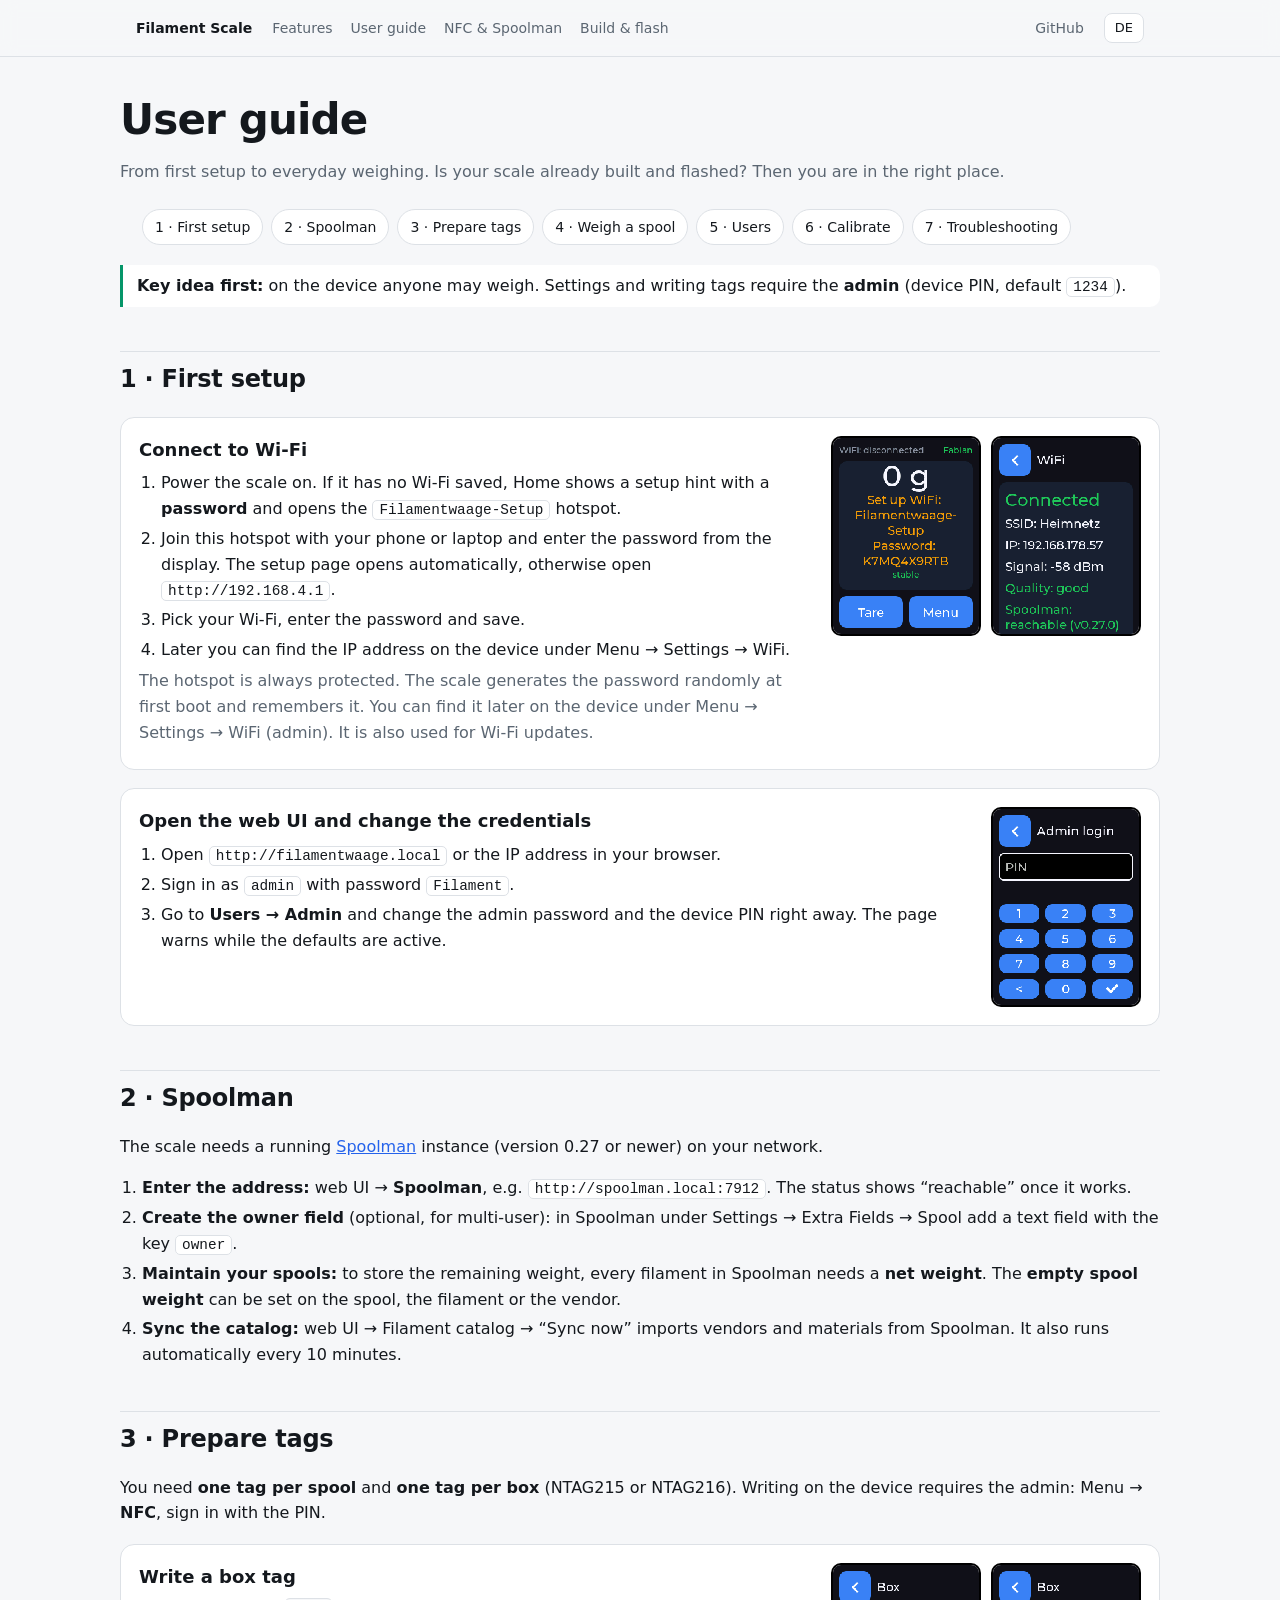
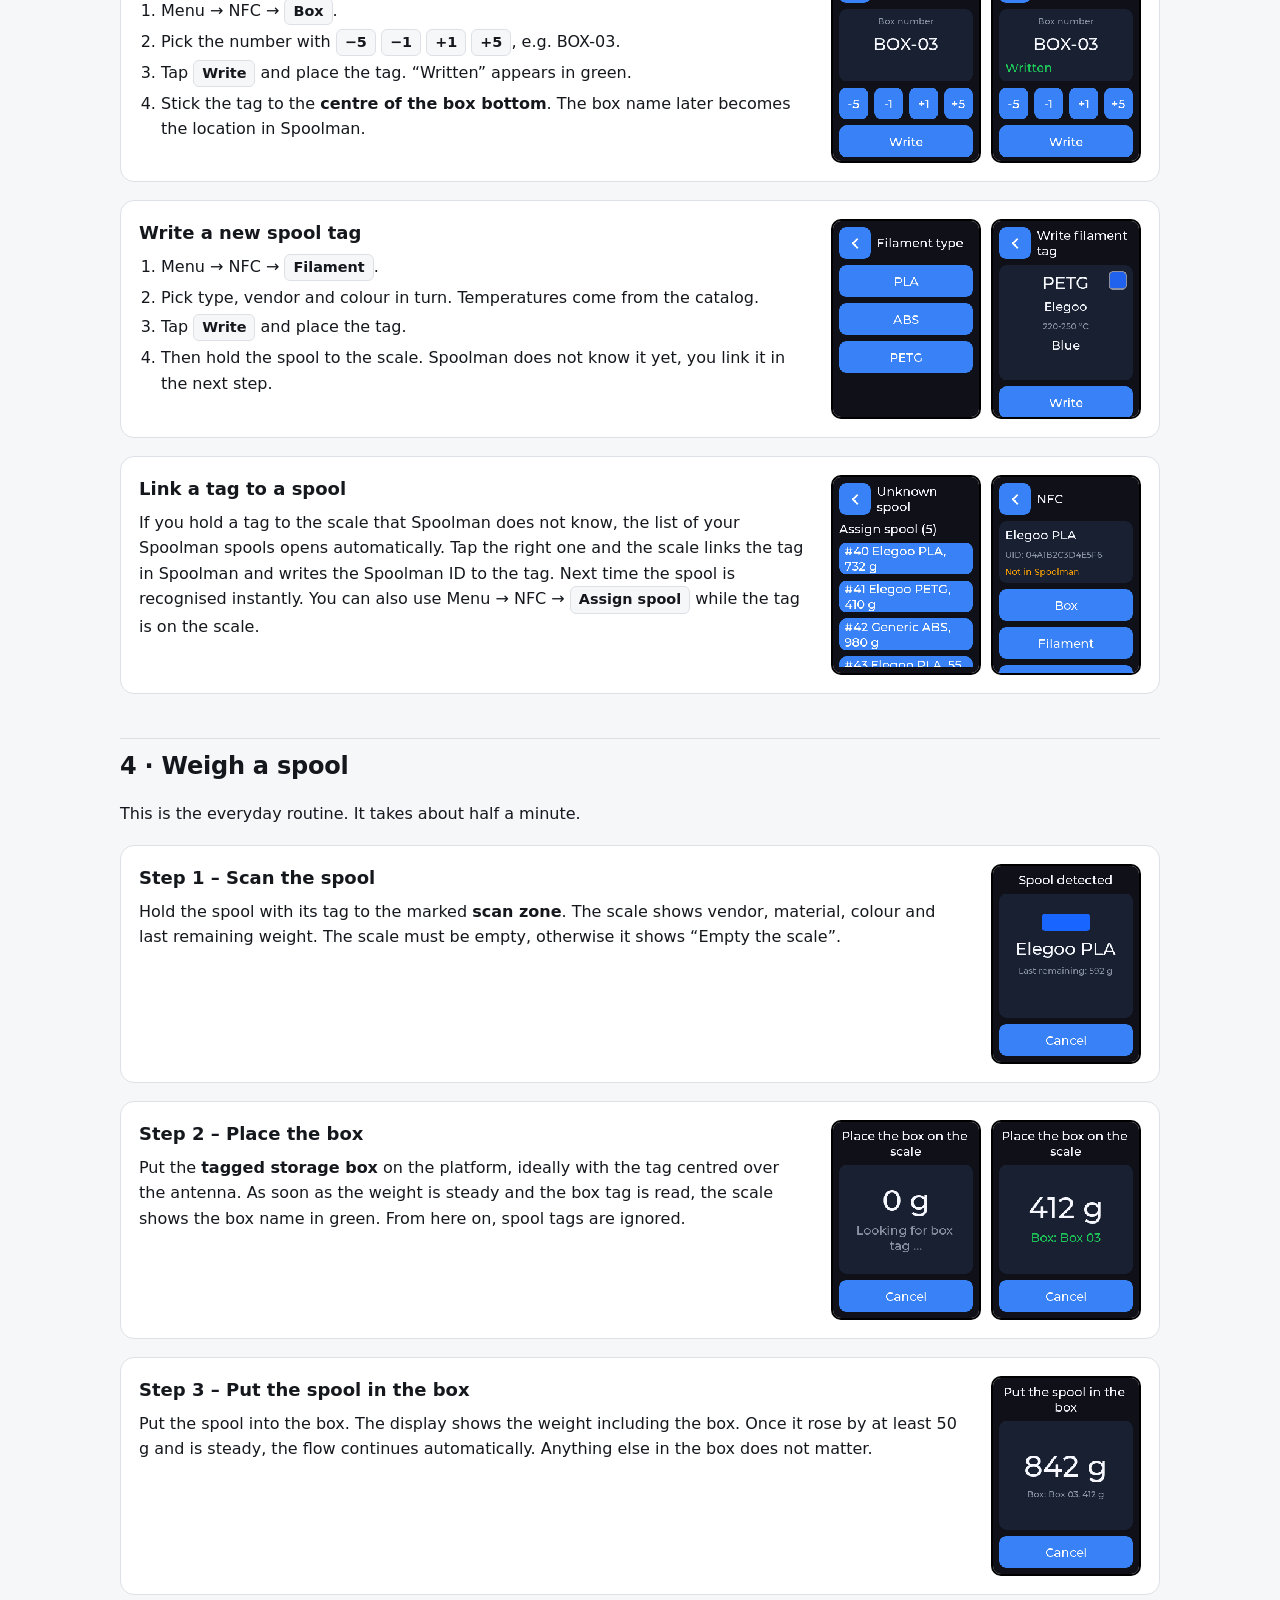
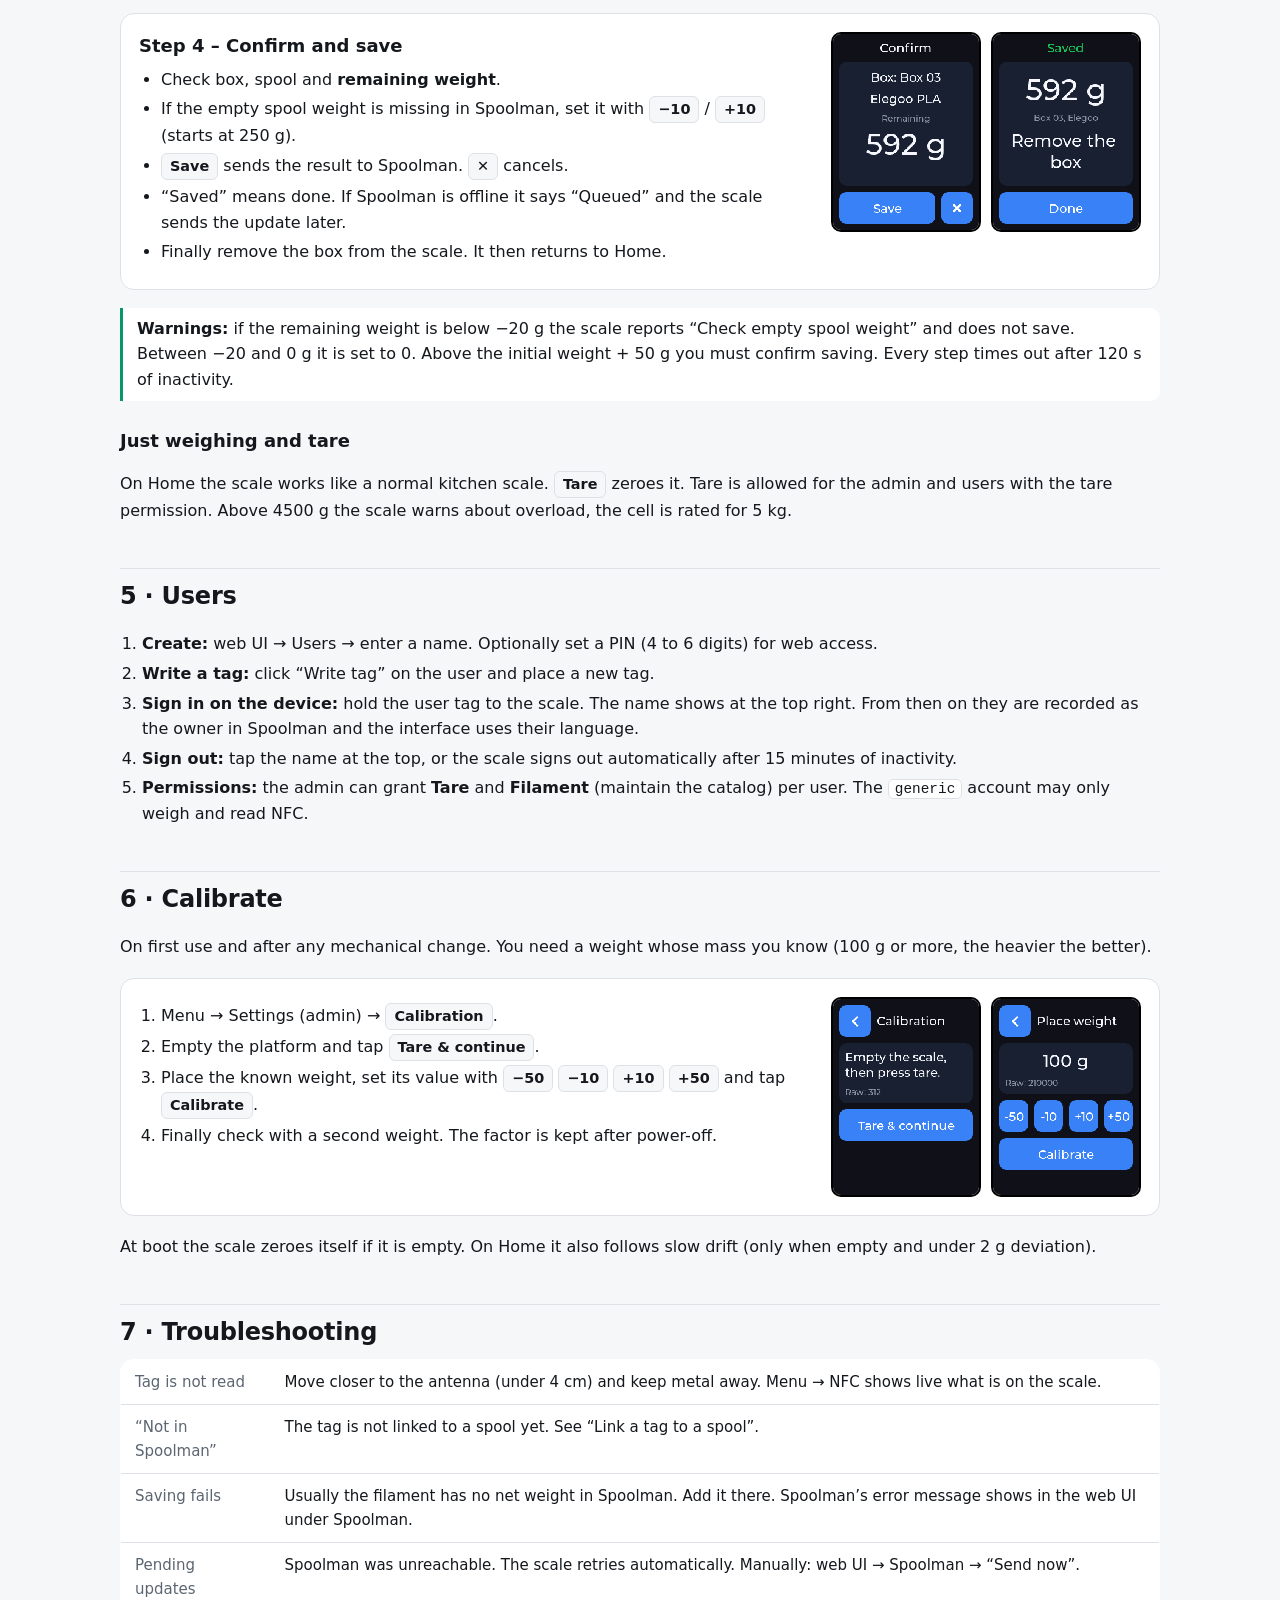
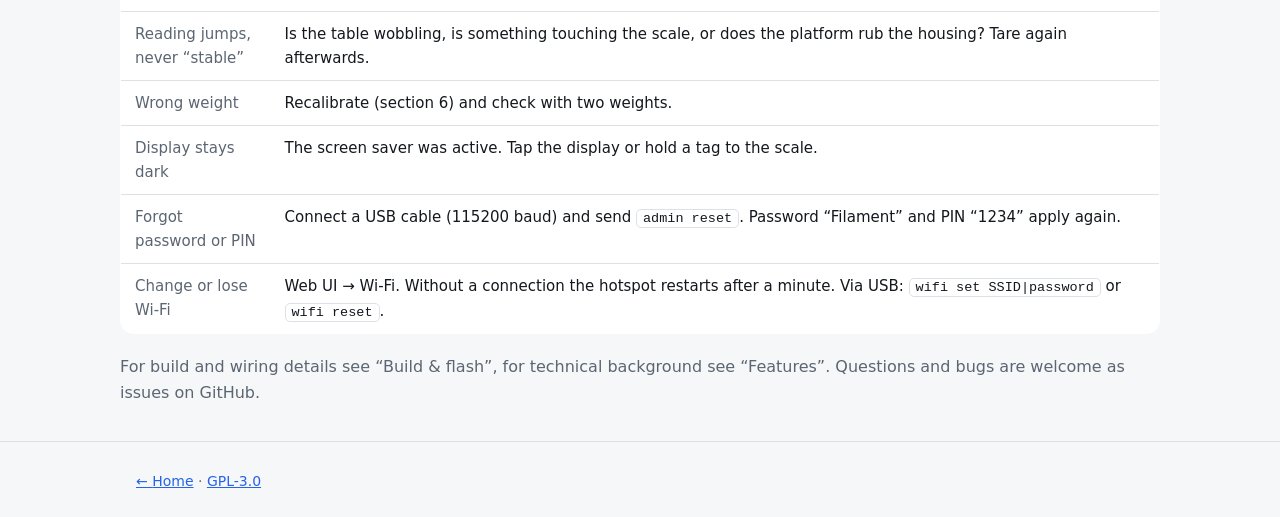
==== docs/anleitung.html @ ae7f68f1 "Web-Flasher und Geräte-Passwort - Geräte-Passwort wird beim ersten Start erzeugt (oder aus secrets.h" ====
<!doctype html>
<html lang="en">
<head>
<meta charset="utf-8">
<meta name="viewport" content="width=device-width, initial-scale=1">
<title>User Guide – Filament Scale</title>
<meta name="description" content="User guide for the Filament Scale: first setup, preparing tags, weighing a spool, users, calibration and troubleshooting.">
<link rel="stylesheet" href="style.css">
</head>
<body>
<nav><div class="wrap">
  <b><a href="index.html" style="color:inherit">Filament Scale</a></b>
  <div class="links">
    <a href="funktionen.html"><span data-l="de">Funktionen</span><span data-l="en">Features</span></a>
    <a href="anleitung.html"><span data-l="de">Anleitung</span><span data-l="en">User guide</span></a>
    <a href="nfc-spoolman.html">NFC &amp; Spoolman</a>
    <a href="bauen.html"><span data-l="de">Bauen &amp; Flashen</span><span data-l="en">Build &amp; flash</span></a>
  </div>
  <span class="sp"></span>
  <a href="https://github.com/Drache055/filament-scale" class="gh">GitHub</a>
  <button class="lang" id="lang" aria-label="Sprache / Language">DE</button>
</div></nav>

<main class="wrap page">
<h1><span data-l="de">Benutzeranleitung</span><span data-l="en">User guide</span></h1>
<p class="muted"><span data-l="de">Von der ersten Einrichtung bis zur täglichen Wägung. Die Waage ist schon gebaut und geflasht? Dann bist du hier richtig.</span><span data-l="en">From first setup to everyday weighing. Is your scale already built and flashed? Then you are in the right place.</span></p>
<ul class="toc">
  <li><a href="#setup"><span data-l="de">1 · Erste Einrichtung</span><span data-l="en">1 · First setup</span></a></li>
  <li><a href="#spoolman"><span data-l="de">2 · Spoolman</span><span data-l="en">2 · Spoolman</span></a></li>
  <li><a href="#tags"><span data-l="de">3 · Tags vorbereiten</span><span data-l="en">3 · Prepare tags</span></a></li>
  <li><a href="#weigh"><span data-l="de">4 · Spule wiegen</span><span data-l="en">4 · Weigh a spool</span></a></li>
  <li><a href="#users"><span data-l="de">5 · Benutzer</span><span data-l="en">5 · Users</span></a></li>
  <li><a href="#calibrate"><span data-l="de">6 · Kalibrieren</span><span data-l="en">6 · Calibrate</span></a></li>
  <li><a href="#help"><span data-l="de">7 · Hilfe</span><span data-l="en">7 · Troubleshooting</span></a></li>
</ul>

<p class="note"><span data-l="de"><b>Das Wichtigste vorweg:</b> Die Waage kennt zwei Rollen am Gerät. Wiegen darf jeder. Einstellungen und das Schreiben von Tags verlangen den <b>Admin</b> (Geräte-PIN, Standard <code>1234</code>).</span><span data-l="en"><b>Key idea first:</b> on the device anyone may weigh. Settings and writing tags require the <b>admin</b> (device PIN, default <code>1234</code>).</span></p>

<h2 id="setup"><span data-l="de">1 · Erste Einrichtung</span><span data-l="en">1 · First setup</span></h2>

<div class="gstep">
  <div>
    <h3><span data-l="de">WLAN verbinden</span><span data-l="en">Connect to Wi-Fi</span></h3>
    <ol>
      <li><span data-l="de">Schalte die Waage ein. Hat sie noch kein WLAN gespeichert, zeigt Home „WLAN einrichten“ mit einem <b>Passwort</b> und öffnet den Hotspot <code>Filamentwaage-Setup</code>.</span><span data-l="en">Power the scale on. If it has no Wi-Fi saved, Home shows a setup hint with a <b>password</b> and opens the <code>Filamentwaage-Setup</code> hotspot.</span></li>
      <li><span data-l="de">Verbinde dein Handy oder deinen Laptop mit diesem Hotspot und gib das Passwort vom Display ein. Die Einrichtungsseite öffnet sich automatisch, sonst rufe <code>http://192.168.4.1</code> auf.</span><span data-l="en">Join this hotspot with your phone or laptop and enter the password from the display. The setup page opens automatically, otherwise open <code>http://192.168.4.1</code>.</span></li>
      <li><span data-l="de">Wähle dein WLAN, gib das Passwort ein und speichere.</span><span data-l="en">Pick your Wi-Fi, enter the password and save.</span></li>
      <li><span data-l="de">Die IP-Adresse findest du später am Gerät unter Menü → Einstellungen → WiFi.</span><span data-l="en">Later you can find the IP address on the device under Menu → Settings → WiFi.</span></li>
    </ol>
    <p class="muted"><span data-l="de">Der Hotspot ist immer geschützt. Das Passwort erzeugt die Waage beim ersten Start zufällig und merkt es sich. Du findest es später am Gerät unter Menü → Einstellungen → WiFi (Admin). Es dient auch für WLAN-Updates.</span><span data-l="en">The hotspot is always protected. The scale generates the password randomly at first boot and remembers it. You can find it later on the device under Menu → Settings → WiFi (admin). It is also used for Wi-Fi updates.</span></p>
  </div>
  <div class="gimgs"><img src="img/68_home_hotspot.png" alt="Home screen with hotspot name and password"><img src="img/12_wlan.png" alt="WiFi status screen"></div>
</div>

<div class="gstep">
  <div>
    <h3><span data-l="de">Weboberfläche öffnen und Zugang ändern</span><span data-l="en">Open the web UI and change the credentials</span></h3>
    <ol>
      <li><span data-l="de">Öffne <code>http://filamentwaage.local</code> oder die IP-Adresse im Browser.</span><span data-l="en">Open <code>http://filamentwaage.local</code> or the IP address in your browser.</span></li>
      <li><span data-l="de">Melde dich an mit Name <code>admin</code> und Passwort <code>Filament</code>.</span><span data-l="en">Sign in as <code>admin</code> with password <code>Filament</code>.</span></li>
      <li><span data-l="de">Gehe zu <b>Benutzer → Admin</b> und ändere sofort das Admin-Passwort und die Geräte-PIN. Die Seite warnt, solange die Standardwerte aktiv sind.</span><span data-l="en">Go to <b>Users → Admin</b> and change the admin password and the device PIN right away. The page warns while the defaults are active.</span></li>
    </ol>
  </div>
  <div class="gimgs"><img src="img/09_admin_anmeldung.png" alt="Admin PIN pad"></div>
</div>

<h2 id="spoolman">2 · Spoolman</h2>
<p><span data-l="de">Die Waage braucht eine laufende <a href="https://github.com/Donkie/Spoolman">Spoolman</a>-Instanz (ab Version 0.27) in deinem Netzwerk.</span><span data-l="en">The scale needs a running <a href="https://github.com/Donkie/Spoolman">Spoolman</a> instance (version 0.27 or newer) on your network.</span></p>
<ol>
  <li><span data-l="de"><b>Adresse eintragen:</b> Weboberfläche → <b>Spoolman</b>, z. B. <code>http://spoolman.local:7912</code>. Der Status zeigt „erreichbar“, sobald es klappt.</span><span data-l="en"><b>Enter the address:</b> web UI → <b>Spoolman</b>, e.g. <code>http://spoolman.local:7912</code>. The status shows “reachable” once it works.</span></li>
  <li><span data-l="de"><b>Besitzer-Feld anlegen</b> (optional, für Mehrbenutzerbetrieb): In Spoolman unter Einstellungen → Extra Fields → Spool ein Textfeld mit dem Schlüssel <code>owner</code> anlegen.</span><span data-l="en"><b>Create the owner field</b> (optional, for multi-user): in Spoolman under Settings → Extra Fields → Spool add a text field with the key <code>owner</code>.</span></li>
  <li><span data-l="de"><b>Spulen pflegen:</b> Damit das Restgewicht gespeichert werden kann, braucht jedes Filament in Spoolman ein <b>Füllgewicht</b> (net weight). Das <b>Leerspulengewicht</b> kann an der Spule, am Filament oder am Hersteller stehen.</span><span data-l="en"><b>Maintain your spools:</b> to store the remaining weight, every filament in Spoolman needs a <b>net weight</b>. The <b>empty spool weight</b> can be set on the spool, the filament or the vendor.</span></li>
  <li><span data-l="de"><b>Katalog abgleichen:</b> Weboberfläche → Filament-Katalog → „Jetzt abgleichen“ übernimmt Hersteller und Materialien aus Spoolman. Das geschieht auch alle 10 Minuten automatisch.</span><span data-l="en"><b>Sync the catalog:</b> web UI → Filament catalog → “Sync now” imports vendors and materials from Spoolman. It also runs automatically every 10 minutes.</span></li>
</ol>

<h2 id="tags"><span data-l="de">3 · Tags vorbereiten</span><span data-l="en">3 · Prepare tags</span></h2>
<p><span data-l="de">Du brauchst <b>einen Tag pro Spule</b> und <b>einen Tag pro Box</b> (NTAG215 oder NTAG216). Schreiben geht am Gerät nur als Admin: Menü → <b>NFC</b>, Anmeldung mit PIN.</span><span data-l="en">You need <b>one tag per spool</b> and <b>one tag per box</b> (NTAG215 or NTAG216). Writing on the device requires the admin: Menu → <b>NFC</b>, sign in with the PIN.</span></p>

<div class="gstep">
  <div>
    <h3><span data-l="de">Box-Tag schreiben</span><span data-l="en">Write a box tag</span></h3>
    <ol>
      <li><span data-l="de">Menü → NFC → <span class="kbd">Box</span>.</span><span data-l="en">Menu → NFC → <span class="kbd">Box</span>.</span></li>
      <li><span data-l="de">Mit <span class="kbd">−5</span> <span class="kbd">−1</span> <span class="kbd">+1</span> <span class="kbd">+5</span> die Nummer wählen, z. B. BOX-03.</span><span data-l="en">Pick the number with <span class="kbd">−5</span> <span class="kbd">−1</span> <span class="kbd">+1</span> <span class="kbd">+5</span>, e.g. BOX-03.</span></li>
      <li><span data-l="de"><span class="kbd">Write</span> tippen und den Tag auflegen. „Written“ erscheint in Grün.</span><span data-l="en">Tap <span class="kbd">Write</span> and place the tag. “Written” appears in green.</span></li>
      <li><span data-l="de">Klebe den Tag <b>mittig auf den Boxboden</b>. Der Box-Name wird später zum Lagerort in Spoolman.</span><span data-l="en">Stick the tag to the <b>centre of the box bottom</b>. The box name later becomes the location in Spoolman.</span></li>
    </ol>
  </div>
  <div class="gimgs"><img src="img/22_box_tag_schreiben.png" alt="Write box tag"><img src="img/23_box_tag_ok.png" alt="Box tag written"></div>
</div>

<div class="gstep">
  <div>
    <h3><span data-l="de">Neuen Spulen-Tag schreiben</span><span data-l="en">Write a new spool tag</span></h3>
    <ol>
      <li><span data-l="de">Menü → NFC → <span class="kbd">Filament</span>.</span><span data-l="en">Menu → NFC → <span class="kbd">Filament</span>.</span></li>
      <li><span data-l="de">Nacheinander Typ, Hersteller und Farbe wählen. Temperaturen kommen aus dem Katalog.</span><span data-l="en">Pick type, vendor and colour in turn. Temperatures come from the catalog.</span></li>
      <li><span data-l="de"><span class="kbd">Write</span> tippen und den Tag auflegen.</span><span data-l="en">Tap <span class="kbd">Write</span> and place the tag.</span></li>
      <li><span data-l="de">Lege die Spule danach auf die Waage. Sie ist Spoolman noch unbekannt und wird im nächsten Schritt zugeordnet.</span><span data-l="en">Then hold the spool to the scale. Spoolman does not know it yet, you link it in the next step.</span></li>
    </ol>
  </div>
  <div class="gimgs"><img src="img/24_filament_typ.png" alt="Filament type list"><img src="img/27_filament_schreiben.png" alt="Write filament tag"></div>
</div>

<div class="gstep">
  <div>
    <h3><span data-l="de">Tag einer Spule zuordnen</span><span data-l="en">Link a tag to a spool</span></h3>
    <p><span data-l="de">Hältst du einen Tag an die Waage, den Spoolman nicht kennt, öffnet sich automatisch die Liste deiner Spoolman-Spulen. Tippe die richtige an, und die Waage verknüpft den Tag in Spoolman und schreibt die Spoolman-ID auf den Tag. Beim nächsten Mal wird die Spule sofort erkannt. Das geht auch über Menü → NFC → <span class="kbd">Assign spool</span>, solange der Tag aufliegt.</span><span data-l="en">If you hold a tag to the scale that Spoolman does not know, the list of your Spoolman spools opens automatically. Tap the right one and the scale links the tag in Spoolman and writes the Spoolman ID to the tag. Next time the spool is recognised instantly. You can also use Menu → NFC → <span class="kbd">Assign spool</span> while the tag is on the scale.</span></p>
  </div>
  <div class="gimgs"><img src="img/28_spule_zuordnen.png" alt="Assign spool list"><img src="img/21_nfc_spule_unbekannt.png" alt="Unknown spool in NFC screen"></div>
</div>

<h2 id="weigh"><span data-l="de">4 · Spule wiegen</span><span data-l="en">4 · Weigh a spool</span></h2>
<p><span data-l="de">So sieht der Alltag aus. Dauert etwa eine halbe Minute.</span><span data-l="en">This is the everyday routine. It takes about half a minute.</span></p>

<div class="gstep">
  <div>
    <h3><span data-l="de">Schritt 1 – Spule scannen</span><span data-l="en">Step 1 – Scan the spool</span></h3>
    <p><span data-l="de">Halte die Spule mit dem Tag an die markierte <b>Scan-Zone</b> der Waage. Die Waage zeigt Hersteller, Material, Farbe und das letzte Restgewicht. Die Waage muss dabei leer sein, sonst erscheint „Empty the scale“.</span><span data-l="en">Hold the spool with its tag to the marked <b>scan zone</b>. The scale shows vendor, material, colour and last remaining weight. The scale must be empty, otherwise it shows “Empty the scale”.</span></p>
  </div>
  <div class="gimgs"><img src="img/38_ablauf_1_spule_erkannt.png" alt="Spool detected"></div>
</div>

<div class="gstep">
  <div>
    <h3><span data-l="de">Schritt 2 – Box auflegen</span><span data-l="en">Step 2 – Place the box</span></h3>
    <p><span data-l="de">Stelle die <b>Lagerbox mit Tag</b> auf die Wiegeplatte, am besten so, dass der Tag mittig über der Antenne liegt. Sobald das Gewicht ruhig ist und der Box-Tag gelesen wurde, zeigt die Waage den Box-Namen in Grün. Ab hier werden Spulen-Tags ignoriert.</span><span data-l="en">Put the <b>tagged storage box</b> on the platform, ideally with the tag centred over the antenna. As soon as the weight is steady and the box tag is read, the scale shows the box name in green. From here on, spool tags are ignored.</span></p>
  </div>
  <div class="gimgs"><img src="img/39_ablauf_2_box_auflegen_leer.png" alt="Place the box"><img src="img/40_ablauf_3_box_erkannt.png" alt="Box detected"></div>
</div>

<div class="gstep">
  <div>
    <h3><span data-l="de">Schritt 3 – Spule in die Box stellen</span><span data-l="en">Step 3 – Put the spool in the box</span></h3>
    <p><span data-l="de">Stelle die Spule in die Box. Die Anzeige zeigt das Gewicht inklusive Box. Sobald es um mindestens 50 g gestiegen und ruhig ist, geht es automatisch weiter. Was sonst in der Box liegt, spielt keine Rolle.</span><span data-l="en">Put the spool into the box. The display shows the weight including the box. Once it rose by at least 50 g and is steady, the flow continues automatically. Anything else in the box does not matter.</span></p>
  </div>
  <div class="gimgs"><img src="img/42_ablauf_5_spule_einstellen_842g.png" alt="Put the spool in the box"></div>
</div>

<div class="gstep">
  <div>
    <h3><span data-l="de">Schritt 4 – Bestätigen und speichern</span><span data-l="en">Step 4 – Confirm and save</span></h3>
    <ul>
      <li><span data-l="de">Prüfe Box, Spule und <b>Restgewicht</b>.</span><span data-l="en">Check box, spool and <b>remaining weight</b>.</span></li>
      <li><span data-l="de">Fehlt das Leerspulengewicht in Spoolman, stellst du es mit <span class="kbd">−10</span> / <span class="kbd">+10</span> ein (Start 250 g).</span><span data-l="en">If the empty spool weight is missing in Spoolman, set it with <span class="kbd">−10</span> / <span class="kbd">+10</span> (starts at 250 g).</span></li>
      <li><span data-l="de"><span class="kbd">Save</span> sendet das Ergebnis an Spoolman. <span class="kbd">✕</span> bricht ab.</span><span data-l="en"><span class="kbd">Save</span> sends the result to Spoolman. <span class="kbd">✕</span> cancels.</span></li>
      <li><span data-l="de">Bei „Saved“ ist alles erledigt. Ist Spoolman offline, steht „Queued“ da und die Waage schickt das Update später nach.</span><span data-l="en">“Saved” means done. If Spoolman is offline it says “Queued” and the scale sends the update later.</span></li>
      <li><span data-l="de">Nimm zum Schluss die Box von der Waage. Dann geht sie zurück zu Home.</span><span data-l="en">Finally remove the box from the scale. It then returns to Home.</span></li>
    </ul>
  </div>
  <div class="gimgs"><img src="img/43_ablauf_6_bestaetigen.png" alt="Confirm screen"><img src="img/45_ablauf_8_gespeichert.png" alt="Saved screen"></div>
</div>

<p class="note"><span data-l="de"><b>Warnungen:</b> Ist das Restgewicht unter −20 g, meldet die Waage „Check empty spool weight“ und speichert nicht. Liegt es zwischen −20 und 0 g, wird auf 0 gesetzt. Ist es über dem Anfangsgewicht + 50 g, musst du das Speichern bestätigen. Jeder Schritt bricht nach 120 s ohne Aktion ab.</span><span data-l="en"><b>Warnings:</b> if the remaining weight is below −20 g the scale reports “Check empty spool weight” and does not save. Between −20 and 0 g it is set to 0. Above the initial weight + 50 g you must confirm saving. Every step times out after 120 s of inactivity.</span></p>

<h3><span data-l="de">Nur wiegen und Tara</span><span data-l="en">Just weighing and tare</span></h3>
<p><span data-l="de">Auf Home ist die Waage eine normale Küchenwaage. <span class="kbd">Tara</span> nullt sie. Tara dürfen der Admin und Benutzer mit Tara-Recht. Über 4500 g warnt die Waage vor Überlast, die Zelle verträgt 5 kg.</span><span data-l="en">On Home the scale works like a normal kitchen scale. <span class="kbd">Tare</span> zeroes it. Tare is allowed for the admin and users with the tare permission. Above 4500 g the scale warns about overload, the cell is rated for 5 kg.</span></p>

<h2 id="users"><span data-l="de">5 · Benutzer</span><span data-l="en">5 · Users</span></h2>
<ol>
  <li><span data-l="de"><b>Anlegen:</b> Weboberfläche → Benutzer → Name eintragen. Optional eine PIN (4 bis 6 Ziffern) für den Webzugang setzen.</span><span data-l="en"><b>Create:</b> web UI → Users → enter a name. Optionally set a PIN (4 to 6 digits) for web access.</span></li>
  <li><span data-l="de"><b>Tag schreiben:</b> Beim Benutzer auf „Tag schreiben“ klicken und einen neuen Tag auflegen.</span><span data-l="en"><b>Write a tag:</b> click “Write tag” on the user and place a new tag.</span></li>
  <li><span data-l="de"><b>Anmelden am Gerät:</b> Benutzer-Tag an die Waage halten. Der Name steht oben rechts. Danach wird er bei jeder Wägung als Besitzer in Spoolman eingetragen und die Oberfläche kommt in seiner Sprache.</span><span data-l="en"><b>Sign in on the device:</b> hold the user tag to the scale. The name shows at the top right. From then on they are recorded as the owner in Spoolman and the interface uses their language.</span></li>
  <li><span data-l="de"><b>Abmelden:</b> auf den Namen oben tippen, oder die Waage meldet nach 15 Minuten ohne Aktion automatisch ab.</span><span data-l="en"><b>Sign out:</b> tap the name at the top, or the scale signs out automatically after 15 minutes of inactivity.</span></li>
  <li><span data-l="de"><b>Rechte:</b> Der Admin kann pro Benutzer <b>Tara</b> und <b>Filament</b> (Katalog pflegen) freigeben. Das Konto <code>generic</code> darf nur wiegen und NFC lesen.</span><span data-l="en"><b>Permissions:</b> the admin can grant <b>Tare</b> and <b>Filament</b> (maintain the catalog) per user. The <code>generic</code> account may only weigh and read NFC.</span></li>
</ol>

<h2 id="calibrate"><span data-l="de">6 · Kalibrieren</span><span data-l="en">6 · Calibrate</span></h2>
<p><span data-l="de">Beim ersten Einsatz und nach jeder mechanischen Änderung. Du brauchst ein Gewicht, dessen Masse du kennst (100 g oder mehr, je schwerer, desto besser).</span><span data-l="en">On first use and after any mechanical change. You need a weight whose mass you know (100 g or more, the heavier the better).</span></p>
<div class="gstep">
  <div>
    <ol>
      <li><span data-l="de">Menü → Einstellungen (Admin) → <span class="kbd">Calibration</span>.</span><span data-l="en">Menu → Settings (admin) → <span class="kbd">Calibration</span>.</span></li>
      <li><span data-l="de">Wiegeplatte leeren und <span class="kbd">Tare &amp; continue</span> tippen.</span><span data-l="en">Empty the platform and tap <span class="kbd">Tare &amp; continue</span>.</span></li>
      <li><span data-l="de">Das bekannte Gewicht auflegen, den Wert mit <span class="kbd">−50</span> <span class="kbd">−10</span> <span class="kbd">+10</span> <span class="kbd">+50</span> einstellen und <span class="kbd">Calibrate</span> tippen.</span><span data-l="en">Place the known weight, set its value with <span class="kbd">−50</span> <span class="kbd">−10</span> <span class="kbd">+10</span> <span class="kbd">+50</span> and tap <span class="kbd">Calibrate</span>.</span></li>
      <li><span data-l="de">Prüfe zum Schluss mit einem zweiten Gewicht. Der Faktor bleibt auch nach dem Ausschalten gespeichert.</span><span data-l="en">Finally check with a second weight. The factor is kept after power-off.</span></li>
    </ol>
  </div>
  <div class="gimgs"><img src="img/17_kalibrierung_1_leer.png" alt="Calibration step 1"><img src="img/18_kalibrierung_2_gewicht.png" alt="Calibration step 2"></div>
</div>
<p><span data-l="de">Beim Start nullt sich die Waage automatisch, wenn sie leer ist. Auf Home folgt sie außerdem langsamer Drift (nur bei leerer Waage und unter 2 g Abweichung).</span><span data-l="en">At boot the scale zeroes itself if it is empty. On Home it also follows slow drift (only when empty and under 2 g deviation).</span></p>

<h2 id="help"><span data-l="de">7 · Hilfe bei Problemen</span><span data-l="en">7 · Troubleshooting</span></h2>
<table>
  <tr><th><span data-l="de">Tag wird nicht gelesen</span><span data-l="en">Tag is not read</span></th><td><span data-l="de">Näher an die Antenne (unter 4 cm), Metall in der Nähe vermeiden. In Menü → NFC siehst du live, was aufliegt.</span><span data-l="en">Move closer to the antenna (under 4 cm) and keep metal away. Menu → NFC shows live what is on the scale.</span></td></tr>
  <tr><th><span data-l="de">„Nicht in Spoolman“</span><span data-l="en">“Not in Spoolman”</span></th><td><span data-l="de">Der Tag ist noch keiner Spule zugeordnet. Siehe „Tag einer Spule zuordnen“.</span><span data-l="en">The tag is not linked to a spool yet. See “Link a tag to a spool”.</span></td></tr>
  <tr><th><span data-l="de">Speichern schlägt fehl</span><span data-l="en">Saving fails</span></th><td><span data-l="de">Meist hat das Filament in Spoolman kein Füllgewicht. Trage es dort ein. Die Fehlermeldung von Spoolman erscheint in der Weboberfläche unter Spoolman.</span><span data-l="en">Usually the filament has no net weight in Spoolman. Add it there. Spoolman’s error message shows in the web UI under Spoolman.</span></td></tr>
  <tr><th><span data-l="de">Ausstehende Updates</span><span data-l="en">Pending updates</span></th><td><span data-l="de">Spoolman war nicht erreichbar. Die Waage sendet automatisch nach. Manuell: Weboberfläche → Spoolman → „Jetzt senden“.</span><span data-l="en">Spoolman was unreachable. The scale retries automatically. Manually: web UI → Spoolman → “Send now”.</span></td></tr>
  <tr><th><span data-l="de">Wert springt, nie „stable“</span><span data-l="en">Reading jumps, never “stable”</span></th><td><span data-l="de">Wackelt der Tisch, steht etwas an der Waage an, oder berührt die Wiegeplatte das Gehäuse? Danach neu tarieren.</span><span data-l="en">Is the table wobbling, is something touching the scale, or does the platform rub the housing? Tare again afterwards.</span></td></tr>
  <tr><th><span data-l="de">Gewicht stimmt nicht</span><span data-l="en">Wrong weight</span></th><td><span data-l="de">Neu kalibrieren (Abschnitt 6) und mit zwei Gewichten prüfen.</span><span data-l="en">Recalibrate (section 6) and check with two weights.</span></td></tr>
  <tr><th><span data-l="de">Display bleibt dunkel</span><span data-l="en">Display stays dark</span></th><td><span data-l="de">Der Bildschirmschoner war aktiv. Tippe aufs Display oder halte einen Tag an die Waage.</span><span data-l="en">The screen saver was active. Tap the display or hold a tag to the scale.</span></td></tr>
  <tr><th><span data-l="de">Passwort oder PIN vergessen</span><span data-l="en">Forgot password or PIN</span></th><td><span data-l="de">Per USB-Kabel verbinden (115200 Baud) und <code>admin reset</code> senden. Danach gelten wieder „Filament“ und „1234“.</span><span data-l="en">Connect a USB cable (115200 baud) and send <code>admin reset</code>. Password “Filament” and PIN “1234” apply again.</span></td></tr>
  <tr><th><span data-l="de">WLAN ändern oder verloren</span><span data-l="en">Change or lose Wi-Fi</span></th><td><span data-l="de">Weboberfläche → WLAN. Ohne Verbindung startet nach einer Minute wieder der Hotspot. Per USB: <code>wifi set SSID|Passwort</code> oder <code>wifi reset</code>.</span><span data-l="en">Web UI → Wi-Fi. Without a connection the hotspot restarts after a minute. Via USB: <code>wifi set SSID|password</code> or <code>wifi reset</code>.</span></td></tr>
</table>
<p class="muted" style="margin-top:20px"><span data-l="de">Mehr Details zu Aufbau und Verdrahtung stehen unter „Bauen &amp; Flashen“, die technischen Hintergründe unter „Funktionen“. Fragen und Fehler gern als Issue auf GitHub.</span><span data-l="en">For build and wiring details see “Build &amp; flash”, for technical background see “Features”. Questions and bugs are welcome as issues on GitHub.</span></p>
</main>

<footer><div class="wrap">
  <a href="index.html">← <span data-l="de">Startseite</span><span data-l="en">Home</span></a> ·
  <a href="https://github.com/Drache055/filament-scale/blob/main/LICENSE">GPL-3.0</a>
</div></footer>
<script src="app.js"></script>
</body>
</html>
---- docs/style.css ----
:root{
  --bg:#0f1216;--panel:#171b21;--line:#262c35;--text:#e8ecf1;--muted:#9aa5b1;
  --accent:#4f8ef7;--accent2:#34d399;--radius:14px;
}
@media (prefers-color-scheme:light){
  :root{--bg:#f6f7f9;--panel:#fff;--line:#dde1e6;--text:#14181d;--muted:#5b6672;--accent:#2563eb;--accent2:#059669}
}
*{box-sizing:border-box}
html{scroll-behavior:smooth}
body{margin:0;background:var(--bg);color:var(--text);font:16px/1.6 system-ui,-apple-system,"Segoe UI",Roboto,sans-serif}
a{color:var(--accent)}
.wrap{max-width:1040px;margin:0 auto;padding:0 16px}
nav{position:sticky;top:0;z-index:10;background:color-mix(in srgb,var(--bg) 88%,transparent);backdrop-filter:blur(8px);border-bottom:1px solid var(--line)}
nav .wrap{display:flex;align-items:center;gap:20px;height:56px}
nav b{font-size:17px}
nav a{color:var(--muted);text-decoration:none;font-size:14px}
nav a:hover{color:var(--text)}
nav .sp{flex:1}
nav .links{display:flex;gap:18px}
@media(max-width:640px){nav .links{display:none}}
.lang{border:1px solid var(--line);background:var(--panel);color:var(--text);border-radius:8px;padding:4px 10px;font:inherit;font-size:13px;cursor:pointer}
.btn{display:inline-block;padding:12px 20px;border-radius:10px;background:var(--accent);color:#fff;text-decoration:none;font-weight:600}
.btn.ghost{background:transparent;border:1px solid var(--line);color:var(--text)}
.hero{padding:56px 0 40px;display:grid;grid-template-columns:1fr 1.15fr;gap:40px;align-items:center}
@media(max-width:820px){.hero{grid-template-columns:1fr}}
h1{font-size:clamp(34px,5vw,52px);line-height:1.1;margin:0 0 16px;letter-spacing:-.02em}
.lead{color:var(--muted);font-size:18px;margin:0 0 24px}
.cta{display:flex;gap:12px;flex-wrap:wrap}
.hero img{width:100%;height:auto;border-radius:var(--radius);border:1px solid var(--line);display:block}
section{padding:48px 0}
h2{font-size:28px;margin:0 0 8px;letter-spacing:-.01em}
.sub{color:var(--muted);margin:0 0 28px}
.grid{display:grid;gap:16px;grid-template-columns:repeat(auto-fit,minmax(240px,1fr))}
.card{background:var(--panel);border:1px solid var(--line);border-radius:var(--radius);padding:20px}
.card h3{margin:0 0 6px;font-size:17px}
.card p{margin:0;color:var(--muted);font-size:15px}
.step{counter-increment:s}
.step::before{content:counter(s);display:inline-grid;place-items:center;width:30px;height:30px;border-radius:50%;background:var(--accent);color:#fff;font-weight:700;margin-bottom:10px}
.steps{counter-reset:s}
.shots{display:flex;gap:16px;overflow-x:auto;padding-bottom:12px;scroll-snap-type:x proximity}
.shots figure{margin:0;flex:0 0 auto;scroll-snap-align:start;text-align:center}
.shots img{width:240px;height:320px;image-rendering:pixelated;border-radius:10px;border:1px solid var(--line);display:block;background:#000}
.shots figcaption{font-size:13px;color:var(--muted);margin-top:6px}
.two{display:grid;grid-template-columns:1fr 1fr;gap:16px}
@media(max-width:700px){.two{grid-template-columns:1fr}}
.two img{width:100%;border-radius:var(--radius);border:1px solid var(--line);display:block}
table{width:100%;border-collapse:collapse;background:var(--panel);border:1px solid var(--line);border-radius:var(--radius);overflow:hidden}
td,th{text-align:left;padding:10px 14px;border-bottom:1px solid var(--line);font-size:15px;vertical-align:top}
th{width:150px;color:var(--muted);font-weight:500}
tr:last-child td,tr:last-child th{border-bottom:0}
pre{background:var(--panel);border:1px solid var(--line);border-radius:var(--radius);padding:16px;overflow-x:auto;font-size:14px;line-height:1.5}
code{font-family:ui-monospace,SFMono-Regular,Menlo,monospace}
.note{border-left:3px solid var(--accent2);padding:8px 14px;color:var(--muted);background:var(--panel);border-radius:0 10px 10px 0}
footer{border-top:1px solid var(--line);padding:28px 0;color:var(--muted);font-size:14px}
[data-l]{display:none}
html[lang=de] [data-l=de],html[lang=en] [data-l=en]{display:revert}

/* Unterseiten */
.page{padding:40px 0 20px}
.page h1{font-size:clamp(30px,4.5vw,42px);margin:0 0 8px}
.page h2{margin-top:44px;padding-top:8px;border-top:1px solid var(--line);font-size:24px}
.page h3{margin:26px 0 6px;font-size:18px}
.page p,.page li{color:var(--text)}
.page .muted{color:var(--muted)}
.toc{display:flex;flex-wrap:wrap;gap:8px;margin:20px 0 0;padding:0;list-style:none}
.toc a{display:block;padding:6px 12px;border:1px solid var(--line);border-radius:999px;background:var(--panel);text-decoration:none;font-size:14px;color:var(--text)}
.toc a:hover{border-color:var(--accent)}
.page ul,.page ol{padding-left:22px}
.page li{margin:4px 0}
.page code{background:var(--panel);border:1px solid var(--line);border-radius:5px;padding:1px 6px;font-size:.9em}
.page pre code{background:none;border:0;padding:0}
.page .warn{border-left-color:#f59e0b}
.formula{font-family:ui-monospace,Menlo,monospace;background:var(--panel);border:1px solid var(--line);border-radius:var(--radius);padding:14px 18px;margin:14px 0;overflow-x:auto}
.flow{display:flex;flex-wrap:wrap;gap:8px;align-items:center;margin:14px 0}
.flow span.s{background:var(--panel);border:1px solid var(--line);border-radius:10px;padding:8px 12px;font-size:14px}
.flow span.a{color:var(--muted)}

/* Marketing-Startseite */
.mhero{position:relative;overflow:hidden;padding:64px 0 56px;background:radial-gradient(900px 420px at 80% -10%,color-mix(in srgb,var(--accent) 28%,transparent),transparent 70%),radial-gradient(700px 360px at -10% 110%,color-mix(in srgb,var(--accent2) 18%,transparent),transparent 70%)}
.mhero-in{display:grid;grid-template-columns:1.05fr 1fr;gap:44px;align-items:center}
@media(max-width:860px){.mhero-in{grid-template-columns:1fr}.mhero{padding-top:40px}}
.mhero h1{font-size:clamp(32px,5vw,54px);line-height:1.08;margin:16px 0;letter-spacing:-.025em}
.mhero h1 em{font-style:normal;background:linear-gradient(90deg,var(--accent),var(--accent2));-webkit-background-clip:text;background-clip:text;color:transparent}
.pill{display:inline-flex;align-items:center;gap:8px;padding:5px 12px;border:1px solid var(--line);border-radius:999px;background:var(--panel);font-size:13px;color:var(--muted)}
.pill i{width:8px;height:8px;border-radius:50%;background:var(--accent2);box-shadow:0 0 0 4px color-mix(in srgb,var(--accent2) 25%,transparent)}
.btn.big{padding:14px 26px;font-size:17px;border-radius:12px;box-shadow:0 8px 24px -10px var(--accent)}
.btn.ghost{box-shadow:none}
.ticks{list-style:none;display:flex;gap:18px;flex-wrap:wrap;padding:0;margin:22px 0 0;color:var(--muted);font-size:14px}
.ticks li::before{content:"✓ ";color:var(--accent2);font-weight:700}
.hero-art img{width:100%;height:auto;border-radius:20px;border:1px solid var(--line);box-shadow:0 30px 80px -30px rgba(0,0,0,.6);display:block;transform:perspective(1400px) rotateY(-4deg)}
@media(max-width:860px){.hero-art img{transform:none}}
.band{border-block:1px solid var(--line);background:var(--panel)}
.stats{display:grid;grid-template-columns:repeat(3,1fr);gap:16px;padding-block:26px}
@media(max-width:700px){.stats{grid-template-columns:1fr}}
.stats div{text-align:center}
.stats b{display:block;font-size:clamp(28px,4vw,40px);letter-spacing:-.02em;background:linear-gradient(90deg,var(--accent),var(--accent2));-webkit-background-clip:text;background-clip:text;color:transparent}
.stats span{color:var(--muted);font-size:14px}
.center{text-align:center}
.xl{font-size:clamp(26px,4vw,38px);letter-spacing:-.02em;line-height:1.15;margin:0 0 10px}
.sub.wide{max-width:680px;margin-inline:auto}
.kicker{display:inline-block;font-size:12px;font-weight:700;letter-spacing:.1em;text-transform:uppercase;color:var(--accent2);margin-bottom:6px}
.row{display:grid;grid-template-columns:1fr 1fr;gap:48px;align-items:center;padding:56px 0}
.row.rev .row-text{order:2}
@media(max-width:820px){.row{grid-template-columns:1fr;gap:24px;padding:36px 0}.row.rev .row-text{order:0}}
.row h2{font-size:clamp(24px,3.4vw,32px);margin:0 0 12px;letter-spacing:-.02em;line-height:1.2}
.row p{color:var(--muted)}
.row .formula{color:var(--text);font-size:15px}
.check{list-style:none;padding:0;margin:14px 0}
.check li{padding-left:26px;position:relative;margin:8px 0}
.check li::before{content:"✓";position:absolute;left:0;color:var(--accent2);font-weight:700}
.phones{display:flex;gap:16px;justify-content:center;padding:28px;border-radius:24px;border:1px solid var(--line);background:radial-gradient(circle at 50% 0,color-mix(in srgb,var(--accent) 16%,var(--panel)),var(--panel))}
.phones img{width:min(44%,230px);height:auto;aspect-ratio:3/4;image-rendering:pixelated;border-radius:14px;border:3px solid #000;box-shadow:0 18px 40px -16px rgba(0,0,0,.6)}

.vs{display:grid;grid-template-columns:1fr 1fr;gap:16px;margin-top:24px}
@media(max-width:700px){.vs{grid-template-columns:1fr}}
.vs-col{border:1px solid var(--line);border-radius:var(--radius);padding:22px;background:var(--panel)}
.vs-col h3{margin:0 0 10px}
.vs-col ul{list-style:none;padding:0;margin:0}
.vs-col li{padding:6px 0 6px 26px;position:relative;border-top:1px solid var(--line)}
.vs-col li:first-child{border-top:0}
.vs-col.bad li::before{content:"✕";position:absolute;left:0;color:#ef4444;font-weight:700}
.vs-col.good{border-color:color-mix(in srgb,var(--accent2) 55%,var(--line))}
.vs-col.good li::before{content:"✓";position:absolute;left:0;color:var(--accent2);font-weight:700}
.faq{max-width:760px;margin:24px auto 0}
.faq details{border:1px solid var(--line);border-radius:12px;background:var(--panel);margin:10px 0;padding:0 18px}
.faq summary{cursor:pointer;padding:14px 0;font-weight:600;list-style:none;display:flex;justify-content:space-between;gap:12px}
.faq summary::after{content:"+";color:var(--accent);font-size:20px;line-height:1}
.faq details[open] summary::after{content:"−"}
.faq details p{margin:0 0 16px;color:var(--muted)}
.final{text-align:center;margin:30px 0 20px;padding:56px 20px;border-radius:24px;border:1px solid var(--line);background:radial-gradient(600px 260px at 50% 0,color-mix(in srgb,var(--accent) 24%,var(--panel)),var(--panel))}

/* Benutzeranleitung */
.gstep{display:grid;grid-template-columns:1fr auto;gap:22px;align-items:start;margin:18px 0;padding:18px;border:1px solid var(--line);border-radius:var(--radius);background:var(--panel)}
@media(max-width:640px){.gstep{grid-template-columns:1fr}}
.gstep h3{margin:0 0 6px}
.gstep p,.gstep ol,.gstep ul{margin:6px 0}
.gimgs{display:flex;gap:10px}
.gimgs img{width:150px;height:200px;image-rendering:pixelated;border-radius:10px;border:2px solid #000;display:block}
.kbd{display:inline-block;padding:1px 8px;border-radius:6px;border:1px solid var(--line);background:var(--bg);font-size:.9em;font-weight:600}

.two.tall img{aspect-ratio:1920/1760;object-fit:cover;object-position:center}

.demo-video{display:block;width:100%;max-width:960px;margin:24px auto 0;border-radius:18px;border:1px solid var(--line);background:#000;box-shadow:0 30px 80px -30px rgba(0,0,0,.6)}

/* Web-Flasher */
.flashbox{margin:18px 0;padding:22px;border:1px solid var(--line);border-radius:var(--radius);background:var(--panel);text-align:center}
button.btn{border:0;cursor:pointer;font-family:inherit}
esp-web-install-button{--esp-tools-button-color:var(--accent)}
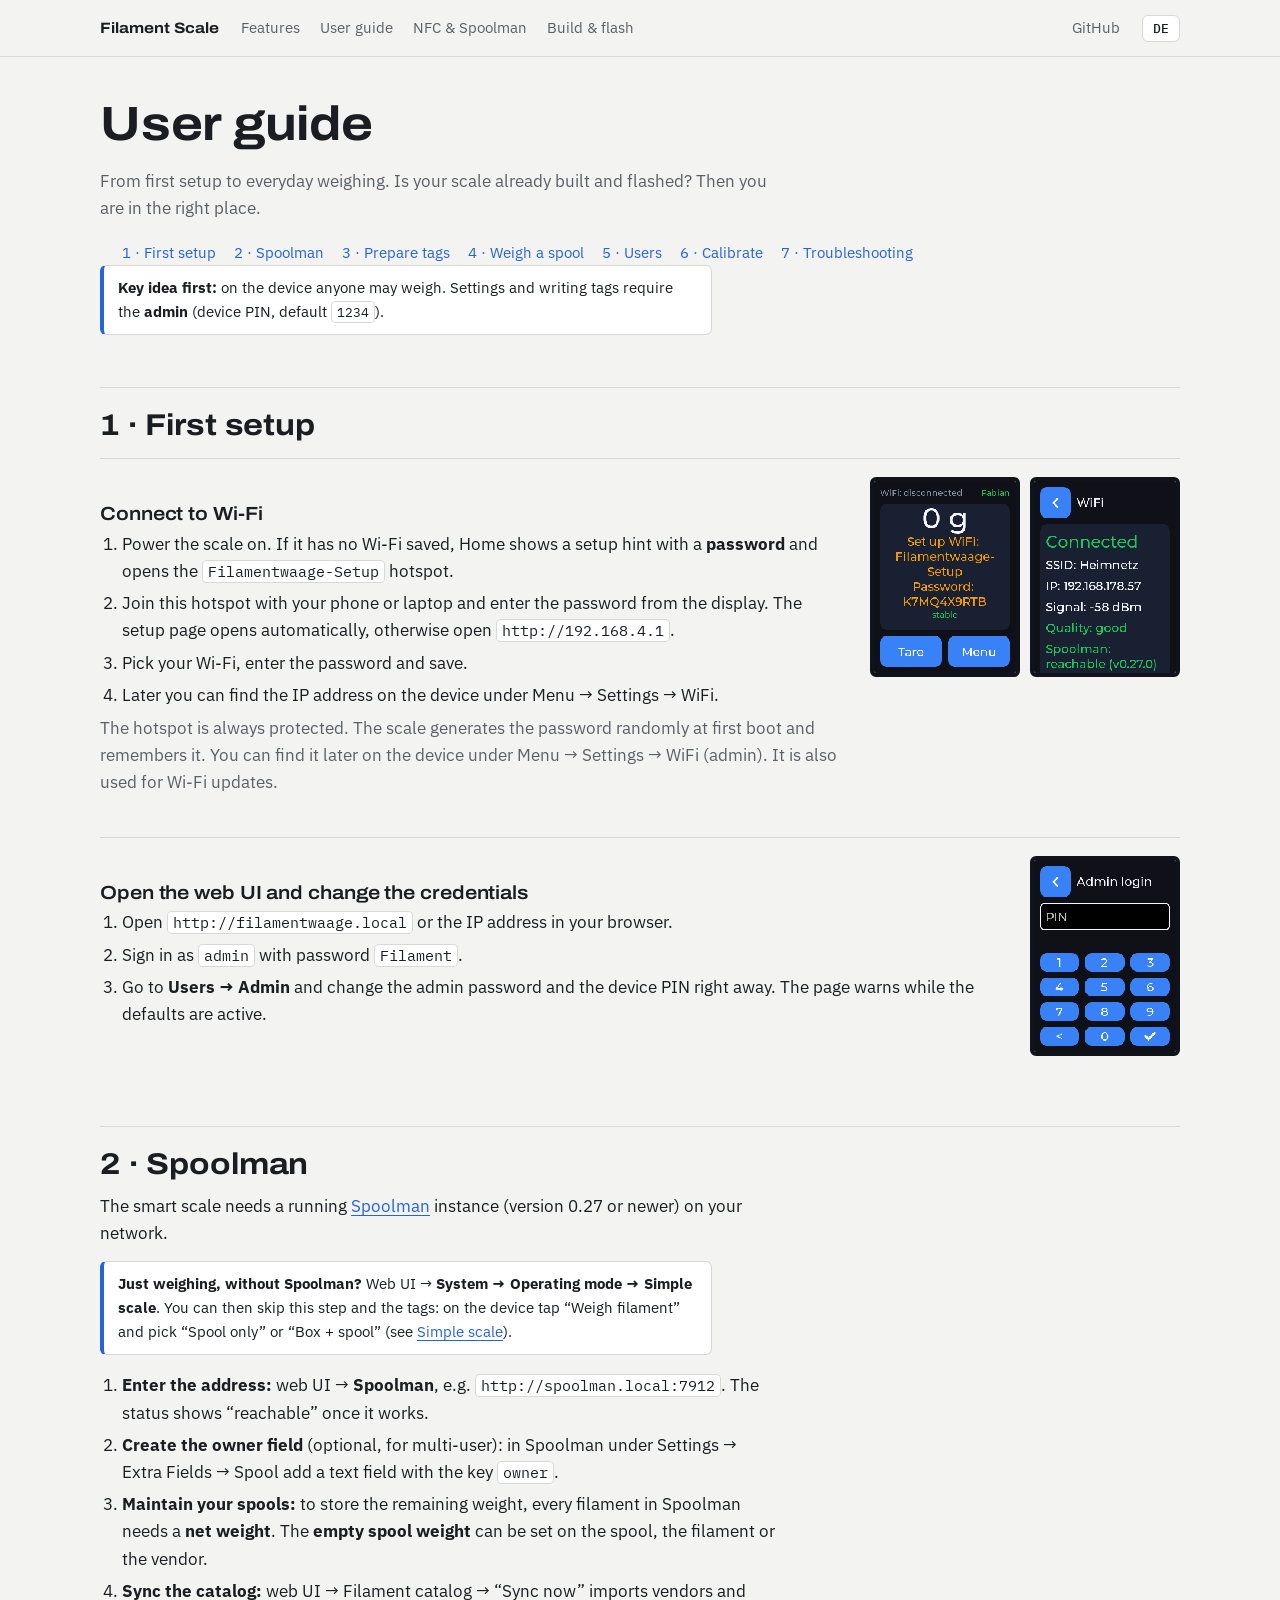
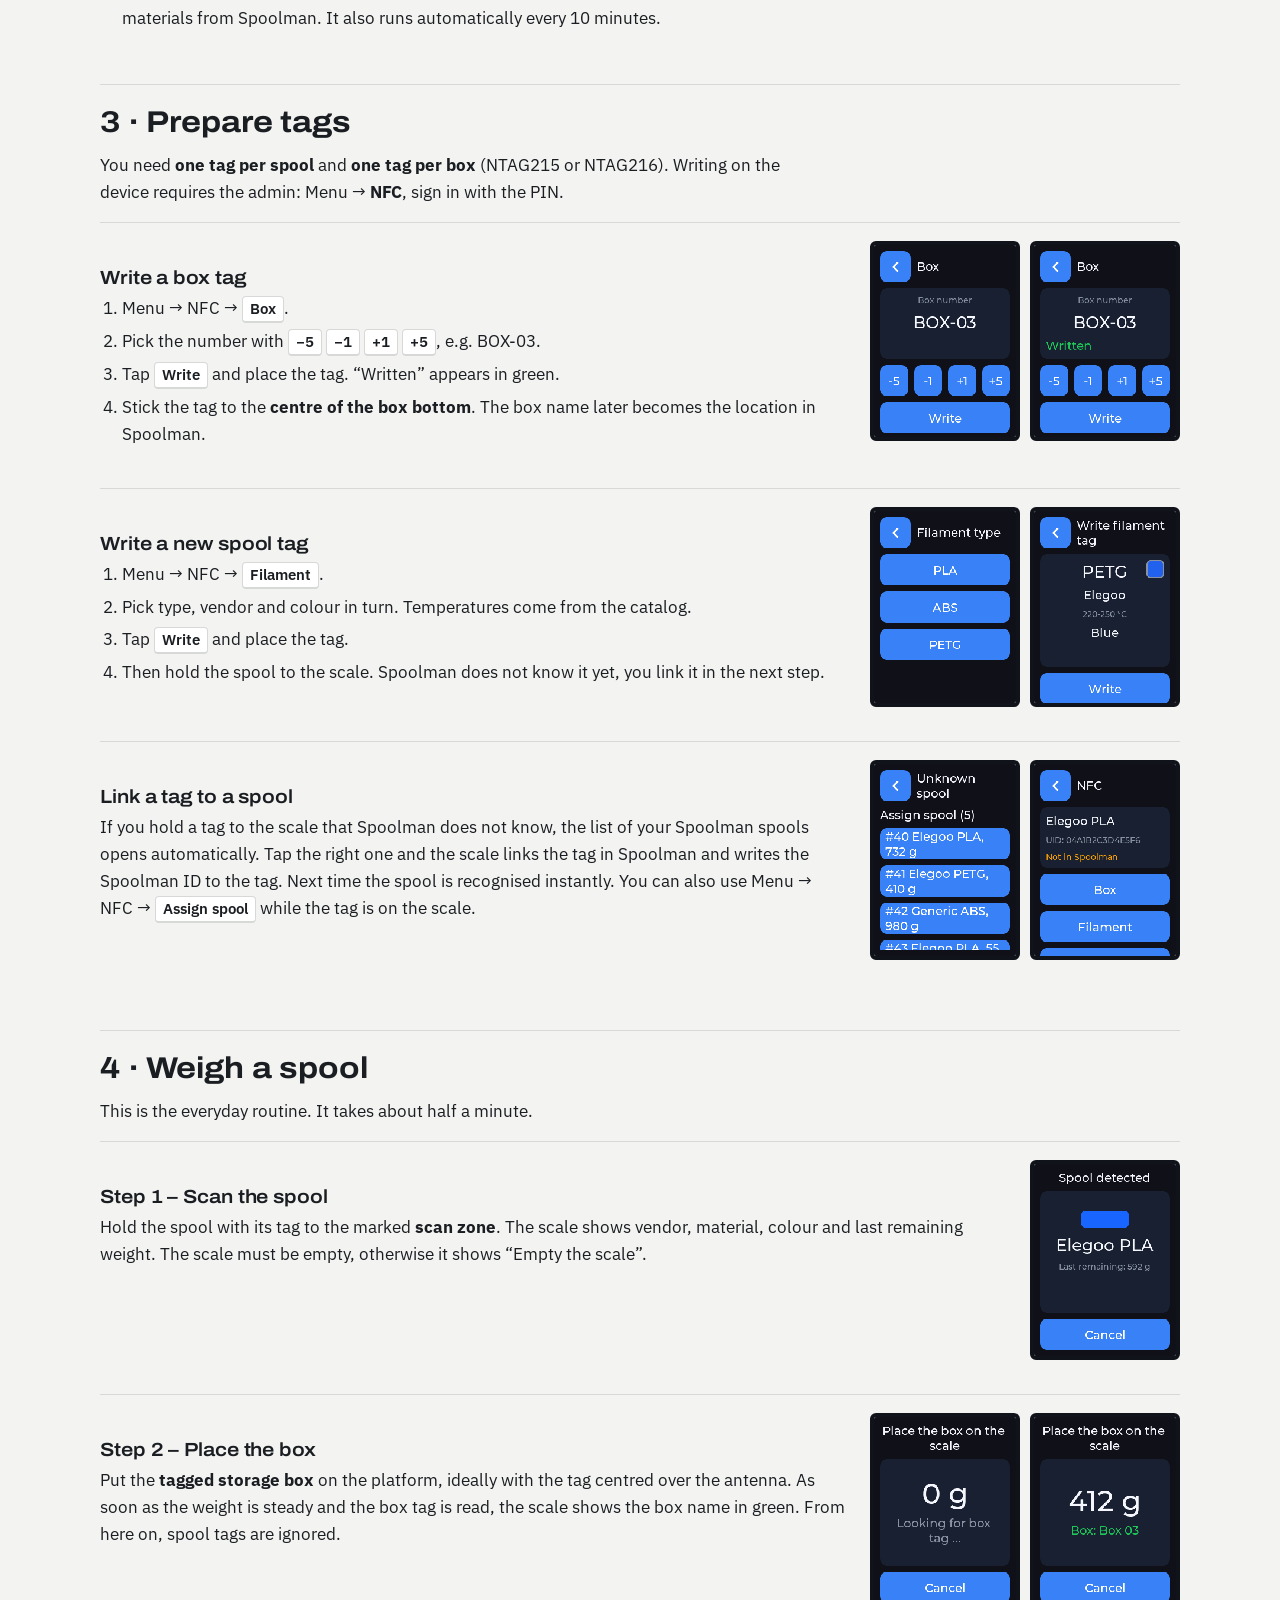
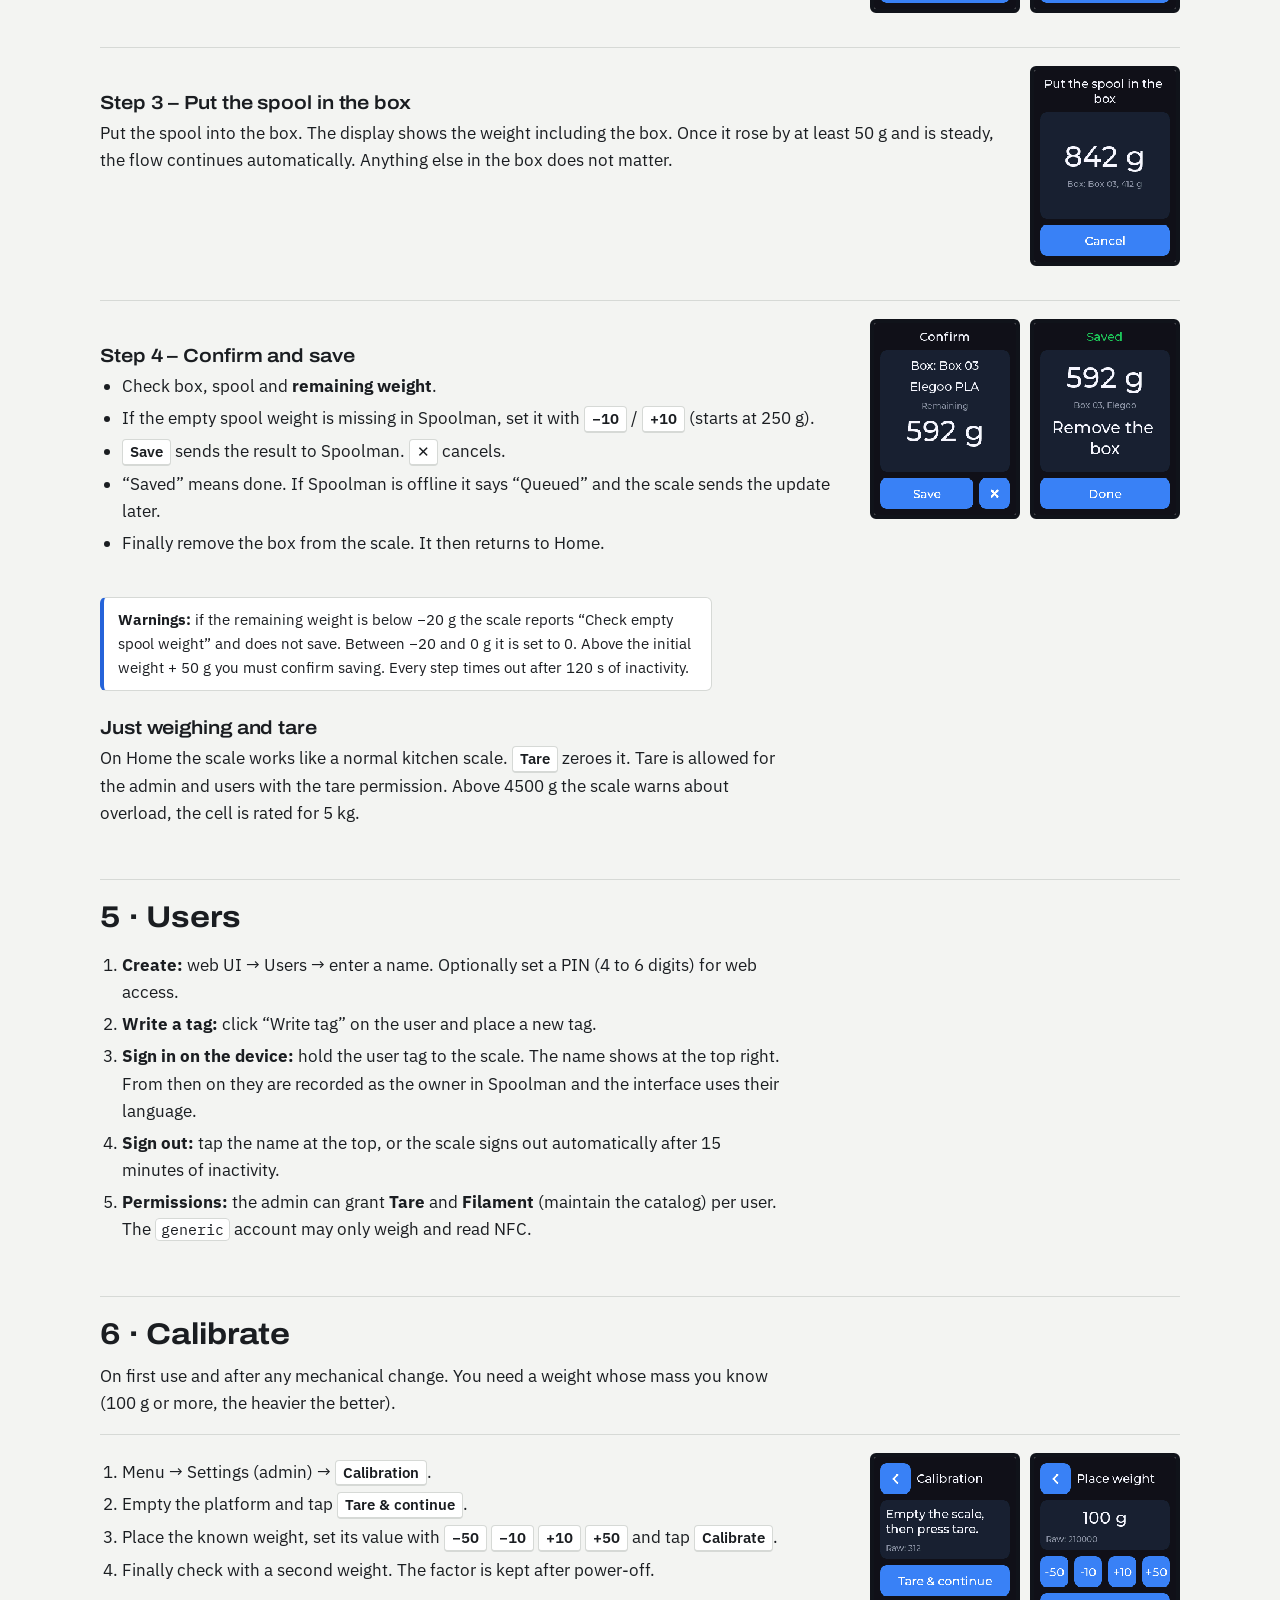
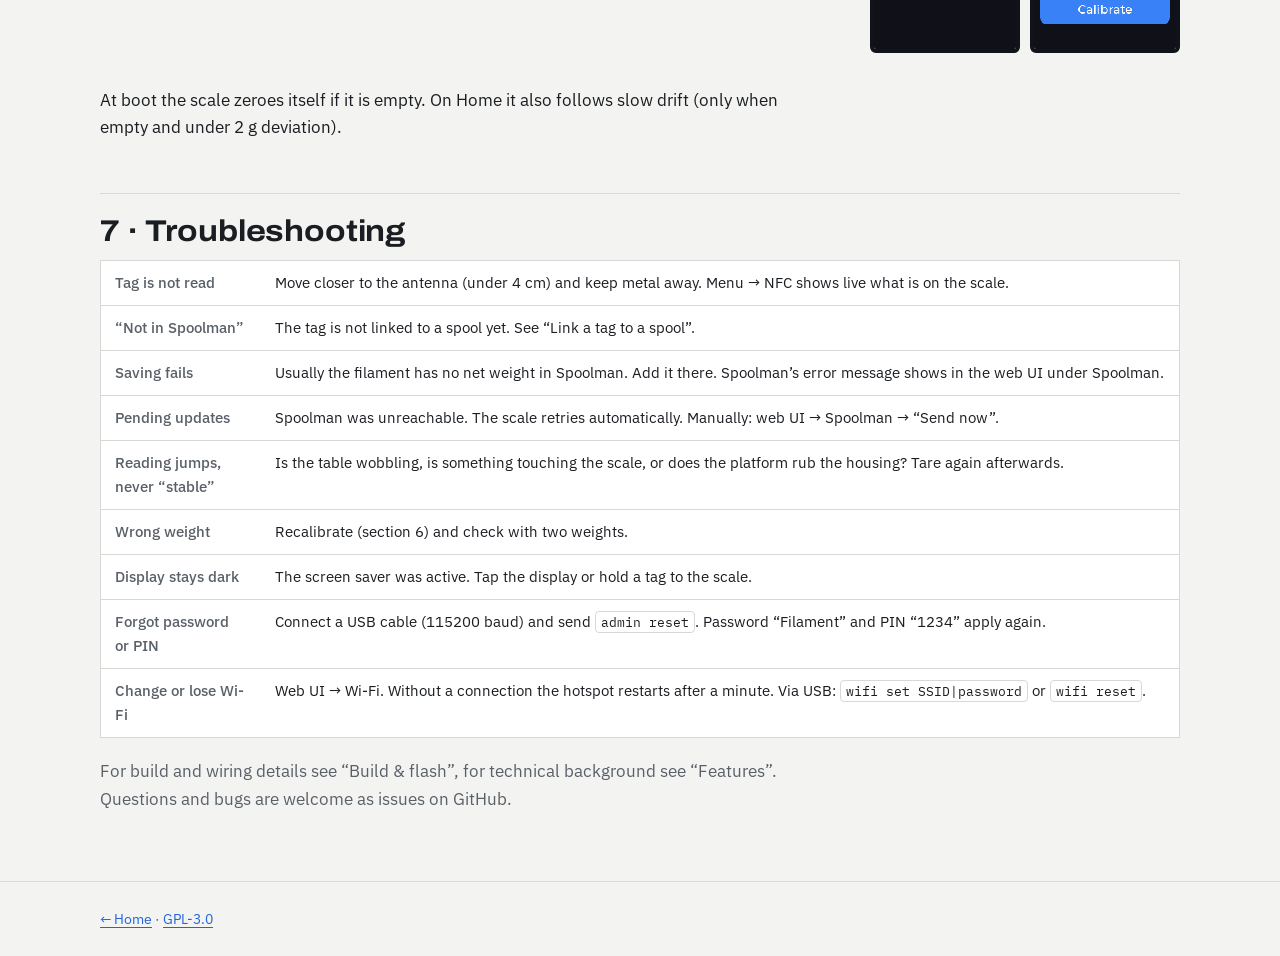
==== commit 59f661eb: "Add simple scale mode and weigh-only role - Device-wide operating mode (smart/simple), admin-only on" ====
--- a/docs/anleitung.html
+++ b/docs/anleitung.html
@@ -65,7 +65,8 @@
 </div>
 
 <h2 id="spoolman">2 · Spoolman</h2>
-<p><span data-l="de">Die Waage braucht eine laufende <a href="https://github.com/Donkie/Spoolman">Spoolman</a>-Instanz (ab Version 0.27) in deinem Netzwerk.</span><span data-l="en">The scale needs a running <a href="https://github.com/Donkie/Spoolman">Spoolman</a> instance (version 0.27 or newer) on your network.</span></p>
+<p><span data-l="de">Die smarte Waage braucht eine laufende <a href="https://github.com/Donkie/Spoolman">Spoolman</a>-Instanz (ab Version 0.27) in deinem Netzwerk.</span><span data-l="en">The smart scale needs a running <a href="https://github.com/Donkie/Spoolman">Spoolman</a> instance (version 0.27 or newer) on your network.</span></p>
+<p class="note"><span data-l="de"><b>Nur wiegen, ohne Spoolman?</b> Weboberfläche → <b>System → Betriebsart → Einfache Waage</b>. Dann entfallen dieser Schritt und die Tags: Am Gerät tippst du auf „Filament wiegen“ und wählst „Nur Spule“ oder „Box + Spule“ (siehe <a href="funktionen.html#einfach">Einfache Waage</a>).</span><span data-l="en"><b>Just weighing, without Spoolman?</b> Web UI → <b>System → Operating mode → Simple scale</b>. You can then skip this step and the tags: on the device tap “Weigh filament” and pick “Spool only” or “Box + spool” (see <a href="funktionen.html#einfach">Simple scale</a>).</span></p>
 <ol>
   <li><span data-l="de"><b>Adresse eintragen:</b> Weboberfläche → <b>Spoolman</b>, z. B. <code>http://spoolman.local:7912</code>. Der Status zeigt „erreichbar“, sobald es klappt.</span><span data-l="en"><b>Enter the address:</b> web UI → <b>Spoolman</b>, e.g. <code>http://spoolman.local:7912</code>. The status shows “reachable” once it works.</span></li>
   <li><span data-l="de"><b>Besitzer-Feld anlegen</b> (optional, für Mehrbenutzerbetrieb): In Spoolman unter Einstellungen → Extra Fields → Spool ein Textfeld mit dem Schlüssel <code>owner</code> anlegen.</span><span data-l="en"><b>Create the owner field</b> (optional, for multi-user): in Spoolman under Settings → Extra Fields → Spool add a text field with the key <code>owner</code>.</span></li>
--- a/docs/style.css
+++ b/docs/style.css
@@ -1,148 +1,185 @@
+/* Filament Scale – Projektseite
+   Layout: linksbündige Doku-Seite, eine Textspalte (~68ch), Bilder und Tabellen dürfen breiter sein.
+   Farben: helles Werkstatt-Grau, Akzent = Blau des Geräte-Themes (data/theme.json). */
+@import url("https://fonts.googleapis.com/css2?family=Archivo:wdth,wght@112,600;112,700&family=IBM+Plex+Sans:ital,wght@0,400;0,500;0,600;1,400&family=IBM+Plex+Mono:wght@400;500&display=swap");
+
 :root{
-  --bg:#0f1216;--panel:#171b21;--line:#262c35;--text:#e8ecf1;--muted:#9aa5b1;
-  --accent:#4f8ef7;--accent2:#34d399;--radius:14px;
+  --bg:#f3f4f2;
+  --surface:#ffffff;
+  --ink:#1a1d21;
+  --muted:#5a6068;
+  --line:#d6d9d6;
+  --accent:#2563d9;
+  --accent-ink:#ffffff;
+  --warn:#b45309;
+  --screen:#10131a;
+  --f-display:"Archivo","Helvetica Neue",Arial,sans-serif;
+  --f-body:"IBM Plex Sans",system-ui,-apple-system,"Segoe UI",sans-serif;
+  --f-mono:"IBM Plex Mono",ui-monospace,Menlo,Consolas,monospace;
+  --text:68ch;
+  --wide:1120px;
+  --r:6px;
 }
-@media (prefers-color-scheme:light){
-  :root{--bg:#f6f7f9;--panel:#fff;--line:#dde1e6;--text:#14181d;--muted:#5b6672;--accent:#2563eb;--accent2:#059669}
+@media (prefers-color-scheme:dark){
+  :root{
+    --bg:#14171b;--surface:#1b1f24;--ink:#e7e9ec;--muted:#9aa1aa;--line:#2c3239;
+    --accent:#6c9ff5;--accent-ink:#0e1420;--warn:#f0a43c;
+    color-scheme:dark;
+  }
 }
+
 *{box-sizing:border-box}
-html{scroll-behavior:smooth}
-body{margin:0;background:var(--bg);color:var(--text);font:16px/1.6 system-ui,-apple-system,"Segoe UI",Roboto,sans-serif}
-a{color:var(--accent)}
-.wrap{max-width:1040px;margin:0 auto;padding:0 16px}
-nav{position:sticky;top:0;z-index:10;background:color-mix(in srgb,var(--bg) 88%,transparent);backdrop-filter:blur(8px);border-bottom:1px solid var(--line)}
-nav .wrap{display:flex;align-items:center;gap:20px;height:56px}
-nav b{font-size:17px}
-nav a{color:var(--muted);text-decoration:none;font-size:14px}
-nav a:hover{color:var(--text)}
+html{scroll-behavior:smooth;-webkit-text-size-adjust:100%}
+@media (prefers-reduced-motion:reduce){html{scroll-behavior:auto}}
+body{margin:0;background:var(--bg);color:var(--ink);font:17px/1.6 var(--f-body)}
+img,video{max-width:100%}
+a{color:var(--accent);text-underline-offset:.18em;text-decoration-thickness:1px}
+a:hover{text-decoration-thickness:2px}
+:focus-visible{outline:2px solid var(--accent);outline-offset:2px}
+h1,h2,h3{font-family:var(--f-display);font-stretch:112%;font-weight:700;line-height:1.15;text-wrap:balance;letter-spacing:-.005em}
+h1{font-size:clamp(32px,4.6vw,48px);margin:0 0 16px}
+h2{font-size:clamp(23px,2.8vw,30px);margin:0 0 12px}
+h3{font-size:19px;font-weight:600;margin:0 0 6px}
+p{margin:0 0 14px}
+code,pre,kbd{font-family:var(--f-mono)}
+.num{font-family:var(--f-mono);font-variant-numeric:tabular-nums}
+
+.wrap{max-width:var(--wide);margin:0 auto;padding-left:max(20px,env(safe-area-inset-left,0px));padding-right:max(20px,env(safe-area-inset-right,0px))}
+
+/* Navigation */
+nav{position:sticky;top:0;z-index:10;background:var(--bg);border-bottom:1px solid var(--line)}
+nav .wrap{display:flex;align-items:center;gap:22px;min-height:56px}
+nav b{font-family:var(--f-display);font-stretch:112%;font-size:17px}
+nav b a{text-decoration:none}
+nav a{color:var(--muted);text-decoration:none;font-size:15px}
+nav a:hover{color:var(--ink)}
+nav a[aria-current]{color:var(--ink);font-weight:600}
+nav .links{display:flex;gap:20px}
 nav .sp{flex:1}
-nav .links{display:flex;gap:18px}
-@media(max-width:640px){nav .links{display:none}}
-.lang{border:1px solid var(--line);background:var(--panel);color:var(--text);border-radius:8px;padding:4px 10px;font:inherit;font-size:13px;cursor:pointer}
-.btn{display:inline-block;padding:12px 20px;border-radius:10px;background:var(--accent);color:#fff;text-decoration:none;font-weight:600}
-.btn.ghost{background:transparent;border:1px solid var(--line);color:var(--text)}
-.hero{padding:56px 0 40px;display:grid;grid-template-columns:1fr 1.15fr;gap:40px;align-items:center}
-@media(max-width:820px){.hero{grid-template-columns:1fr}}
-h1{font-size:clamp(34px,5vw,52px);line-height:1.1;margin:0 0 16px;letter-spacing:-.02em}
-.lead{color:var(--muted);font-size:18px;margin:0 0 24px}
-.cta{display:flex;gap:12px;flex-wrap:wrap}
-.hero img{width:100%;height:auto;border-radius:var(--radius);border:1px solid var(--line);display:block}
-section{padding:48px 0}
-h2{font-size:28px;margin:0 0 8px;letter-spacing:-.01em}
-.sub{color:var(--muted);margin:0 0 28px}
-.grid{display:grid;gap:16px;grid-template-columns:repeat(auto-fit,minmax(240px,1fr))}
-.card{background:var(--panel);border:1px solid var(--line);border-radius:var(--radius);padding:20px}
-.card h3{margin:0 0 6px;font-size:17px}
+@media (max-width:760px){nav .links{display:none}}
+.lang{border:1px solid var(--line);background:var(--surface);color:var(--ink);border-radius:var(--r);padding:4px 10px;font:500 13px var(--f-mono);cursor:pointer}
+
+/* Buttons */
+.btn{display:inline-block;padding:11px 18px;border-radius:var(--r);background:var(--accent);color:var(--accent-ink);text-decoration:none;font-weight:600;font-size:16px;border:1px solid var(--accent)}
+.btn:hover{filter:brightness(1.08)}
+.btn.ghost{background:transparent;color:var(--ink);border-color:var(--line)}
+.btn.big{padding:13px 22px}
+button.btn{cursor:pointer;font-family:inherit}
+.cta{display:flex;gap:10px;flex-wrap:wrap}
+
+/* Allgemeine Bausteine (auch Unterseiten) */
+section{padding-block:44px}
+.muted{color:var(--muted)}
+.sub{color:var(--muted)}
+.grid{display:grid;gap:14px;grid-template-columns:repeat(auto-fit,minmax(230px,1fr))}
+.card{background:var(--surface);border:1px solid var(--line);border-radius:var(--r);padding:16px 18px;min-width:0}
+.card h3{font-size:17px}
 .card p{margin:0;color:var(--muted);font-size:15px}
-.step{counter-increment:s}
-.step::before{content:counter(s);display:inline-grid;place-items:center;width:30px;height:30px;border-radius:50%;background:var(--accent);color:#fff;font-weight:700;margin-bottom:10px}
-.steps{counter-reset:s}
-.shots{display:flex;gap:16px;overflow-x:auto;padding-bottom:12px;scroll-snap-type:x proximity}
-.shots figure{margin:0;flex:0 0 auto;scroll-snap-align:start;text-align:center}
-.shots img{width:240px;height:320px;image-rendering:pixelated;border-radius:10px;border:1px solid var(--line);display:block;background:#000}
-.shots figcaption{font-size:13px;color:var(--muted);margin-top:6px}
-.two{display:grid;grid-template-columns:1fr 1fr;gap:16px}
-@media(max-width:700px){.two{grid-template-columns:1fr}}
-.two img{width:100%;border-radius:var(--radius);border:1px solid var(--line);display:block}
-table{width:100%;border-collapse:collapse;background:var(--panel);border:1px solid var(--line);border-radius:var(--radius);overflow:hidden}
+.two{display:grid;grid-template-columns:1fr 1fr;gap:14px}
+@media (max-width:700px){.two{grid-template-columns:1fr}}
+.two img{width:100%;height:auto;border-radius:var(--r);display:block}
+.two.tall img{aspect-ratio:16/9;object-fit:cover}
+.table-scroll{overflow-x:auto}
+table{width:100%;border-collapse:collapse;background:var(--surface);border:1px solid var(--line)}
 td,th{text-align:left;padding:10px 14px;border-bottom:1px solid var(--line);font-size:15px;vertical-align:top}
-th{width:150px;color:var(--muted);font-weight:500}
+th{width:160px;color:var(--muted);font-weight:500}
 tr:last-child td,tr:last-child th{border-bottom:0}
-pre{background:var(--panel);border:1px solid var(--line);border-radius:var(--radius);padding:16px;overflow-x:auto;font-size:14px;line-height:1.5}
-code{font-family:ui-monospace,SFMono-Regular,Menlo,monospace}
-.note{border-left:3px solid var(--accent2);padding:8px 14px;color:var(--muted);background:var(--panel);border-radius:0 10px 10px 0}
-footer{border-top:1px solid var(--line);padding:28px 0;color:var(--muted);font-size:14px}
+pre{background:var(--surface);border:1px solid var(--line);border-radius:var(--r);padding:14px 16px;overflow-x:auto;font-size:14px;line-height:1.5}
+.note{border:1px solid var(--line);border-left:4px solid var(--accent);padding:10px 14px;background:var(--surface);border-radius:var(--r);font-size:15px}
+.note.warn{border-left-color:var(--warn)}
+.formula{font-family:var(--f-mono);background:var(--surface);border:1px solid var(--line);border-radius:var(--r);padding:12px 16px;margin:14px 0;overflow-x:auto;font-size:15px}
+.flow{display:flex;flex-wrap:wrap;gap:6px 8px;align-items:center;margin:14px 0}
+.flow span.s{background:var(--surface);border:1px solid var(--line);border-radius:var(--r);padding:6px 10px;font-size:14px}
+.flow span.a{color:var(--muted)}
+.kbd{display:inline-block;padding:0 7px;border-radius:4px;border:1px solid var(--line);border-bottom-width:2px;background:var(--surface);font-size:.88em;font-weight:600}
+
+/* Display-Screenshots (240×320) */
+.shots{display:flex;gap:14px;overflow-x:auto;padding-bottom:10px;scroll-snap-type:x proximity}
+.shots figure{margin:0;flex:0 0 auto;scroll-snap-align:start}
+.shots img,.screen{width:200px;height:auto;aspect-ratio:3/4;image-rendering:pixelated;border-radius:8px;border:6px solid var(--screen);display:block;background:var(--screen)}
+.shots figcaption{font-size:13px;color:var(--muted);margin-top:6px;max-width:200px}
+
+/* Unterseiten */
+.page{padding-block:40px 24px}
+.page > *{max-width:var(--text)}
+.page > table,.page > .two,.page > .grid,.page > .shots,.page > .gstep,.page > pre,.page > .flashbox,.page > .toc{max-width:none}
+.page h2{margin-top:52px;padding-top:20px;border-top:1px solid var(--line)}
+.page h3{margin-top:26px}
+.page ul,.page ol{padding-left:22px}
+.page li{margin:5px 0}
+.page code{background:var(--surface);border:1px solid var(--line);border-radius:4px;padding:1px 5px;font-size:.88em}
+.page pre code{background:none;border:0;padding:0}
+.toc{display:flex;flex-wrap:wrap;gap:6px 18px;margin:18px 0 0;padding:0;list-style:none;font-size:15px}
+.toc li{margin:0}
+.toc a{text-decoration:none}
+.toc a:hover{text-decoration:underline}
+
+/* Benutzeranleitung */
+.gstep{display:grid;grid-template-columns:minmax(0,1fr) auto;gap:22px;align-items:start;margin:16px 0;padding:18px 0;border-top:1px solid var(--line)}
+@media (max-width:640px){.gstep{grid-template-columns:1fr}}
+.gstep p,.gstep ol,.gstep ul{margin:6px 0}
+.gimgs{display:flex;gap:10px;flex-wrap:wrap}
+.gimgs img{width:150px;height:auto;aspect-ratio:3/4;image-rendering:pixelated;border-radius:6px;border:4px solid var(--screen);display:block}
+
+/* Web-Flasher */
+.flashbox{margin:18px 0;padding:22px;border:1px solid var(--line);border-radius:var(--r);background:var(--surface)}
+.flashbox .cta{display:flex;flex-wrap:wrap;gap:12px;align-items:center;margin:0}
+.fwver select{font:inherit;padding:6px 8px;margin-left:6px;border-radius:var(--r);border:1px solid var(--line);background:var(--surface);color:var(--ink)}
+esp-web-install-button{--esp-tools-button-color:var(--accent)}
+
+/* Startseite */
+.hero{padding-block:48px 28px}
+.hero-text{max-width:var(--text)}
+.hero .lead{font-size:19px;color:var(--muted);margin-bottom:22px}
+.status{display:flex;gap:10px;align-items:baseline;margin-top:22px;font-size:14px;color:var(--muted)}
+.status b{font:500 12px var(--f-mono);text-transform:uppercase;letter-spacing:.08em;color:var(--warn);white-space:nowrap}
+.hero-img{margin:0}
+.hero-img img{display:block;width:100%;height:auto;border-radius:var(--r)}
+.hero-img figcaption{font-size:13px;color:var(--muted);margin-top:8px}
+
+.label{font:500 12px var(--f-mono);text-transform:uppercase;letter-spacing:.09em;color:var(--muted);margin:0 0 8px}
+.intro{max-width:var(--text)}
+
+.steps{list-style:none;margin:26px 0 0;padding:0;display:grid;gap:22px;grid-template-columns:repeat(4,minmax(0,1fr))}
+@media (max-width:900px){.steps{grid-template-columns:repeat(2,minmax(0,1fr))}}
+@media (max-width:480px){.steps{grid-template-columns:1fr}}
+.steps li{display:flex;flex-direction:column;gap:10px;min-width:0}
+.steps .screen{width:100%;max-width:220px}
+.steps .n{font:500 13px var(--f-mono);color:var(--accent)}
+.steps h3{margin:0}
+.steps p{margin:0;font-size:15px;color:var(--muted)}
+
+.calc{display:grid;grid-template-columns:minmax(0,1fr) minmax(0,1fr);gap:40px;align-items:start}
+@media (max-width:820px){.calc{grid-template-columns:1fr;gap:20px}}
+.calc table{font-family:var(--f-mono);font-variant-numeric:tabular-nums}
+.calc td{font-size:15px}
+.calc td:last-child{text-align:right;white-space:nowrap}
+.calc tr.sum td{font-weight:500;border-top:2px solid var(--ink);color:var(--ink)}
+.calc tr.sum td:last-child{color:var(--accent)}
+.calc .op{color:var(--muted);width:2ch;padding-right:0}
+
+.features{display:grid;grid-template-columns:repeat(2,minmax(0,1fr));gap:0 40px;margin:22px 0 0}
+@media (max-width:700px){.features{grid-template-columns:1fr}}
+.features div{padding:16px 0;border-top:1px solid var(--line);min-width:0}
+.features dt{font-weight:600;margin-bottom:4px}
+.features dd{margin:0;color:var(--muted);font-size:15px}
+
+.demo-video{display:block;width:100%;margin-top:22px;border-radius:var(--r);background:#000}
+
+.faq{max-width:var(--text);margin-top:14px}
+.faq details{border-top:1px solid var(--line)}
+.faq details:last-child{border-bottom:1px solid var(--line)}
+.faq summary{cursor:pointer;padding:14px 0;font-weight:600;list-style:none;display:flex;justify-content:space-between;gap:12px}
+.faq summary::-webkit-details-marker{display:none}
+.faq summary::after{content:"+";font-family:var(--f-mono);color:var(--muted)}
+.faq details[open] summary::after{content:"–"}
+.faq details p{margin:0 0 16px;color:var(--muted)}
+
+footer{border-top:1px solid var(--line);padding-block:26px;margin-top:30px;color:var(--muted);font-size:14px}
+
+/* Sprache */
 [data-l]{display:none}
 html[lang=de] [data-l=de],html[lang=en] [data-l=en]{display:revert}
-
-/* Unterseiten */
-.page{padding:40px 0 20px}
-.page h1{font-size:clamp(30px,4.5vw,42px);margin:0 0 8px}
-.page h2{margin-top:44px;padding-top:8px;border-top:1px solid var(--line);font-size:24px}
-.page h3{margin:26px 0 6px;font-size:18px}
-.page p,.page li{color:var(--text)}
-.page .muted{color:var(--muted)}
-.toc{display:flex;flex-wrap:wrap;gap:8px;margin:20px 0 0;padding:0;list-style:none}
-.toc a{display:block;padding:6px 12px;border:1px solid var(--line);border-radius:999px;background:var(--panel);text-decoration:none;font-size:14px;color:var(--text)}
-.toc a:hover{border-color:var(--accent)}
-.page ul,.page ol{padding-left:22px}
-.page li{margin:4px 0}
-.page code{background:var(--panel);border:1px solid var(--line);border-radius:5px;padding:1px 6px;font-size:.9em}
-.page pre code{background:none;border:0;padding:0}
-.page .warn{border-left-color:#f59e0b}
-.formula{font-family:ui-monospace,Menlo,monospace;background:var(--panel);border:1px solid var(--line);border-radius:var(--radius);padding:14px 18px;margin:14px 0;overflow-x:auto}
-.flow{display:flex;flex-wrap:wrap;gap:8px;align-items:center;margin:14px 0}
-.flow span.s{background:var(--panel);border:1px solid var(--line);border-radius:10px;padding:8px 12px;font-size:14px}
-.flow span.a{color:var(--muted)}
-
-/* Marketing-Startseite */
-.mhero{position:relative;overflow:hidden;padding:64px 0 56px;background:radial-gradient(900px 420px at 80% -10%,color-mix(in srgb,var(--accent) 28%,transparent),transparent 70%),radial-gradient(700px 360px at -10% 110%,color-mix(in srgb,var(--accent2) 18%,transparent),transparent 70%)}
-.mhero-in{display:grid;grid-template-columns:1.05fr 1fr;gap:44px;align-items:center}
-@media(max-width:860px){.mhero-in{grid-template-columns:1fr}.mhero{padding-top:40px}}
-.mhero h1{font-size:clamp(32px,5vw,54px);line-height:1.08;margin:16px 0;letter-spacing:-.025em}
-.mhero h1 em{font-style:normal;background:linear-gradient(90deg,var(--accent),var(--accent2));-webkit-background-clip:text;background-clip:text;color:transparent}
-.pill{display:inline-flex;align-items:center;gap:8px;padding:5px 12px;border:1px solid var(--line);border-radius:999px;background:var(--panel);font-size:13px;color:var(--muted)}
-.pill i{width:8px;height:8px;border-radius:50%;background:var(--accent2);box-shadow:0 0 0 4px color-mix(in srgb,var(--accent2) 25%,transparent)}
-.btn.big{padding:14px 26px;font-size:17px;border-radius:12px;box-shadow:0 8px 24px -10px var(--accent)}
-.btn.ghost{box-shadow:none}
-.ticks{list-style:none;display:flex;gap:18px;flex-wrap:wrap;padding:0;margin:22px 0 0;color:var(--muted);font-size:14px}
-.ticks li::before{content:"✓ ";color:var(--accent2);font-weight:700}
-.hero-art img{width:100%;height:auto;border-radius:20px;border:1px solid var(--line);box-shadow:0 30px 80px -30px rgba(0,0,0,.6);display:block;transform:perspective(1400px) rotateY(-4deg)}
-@media(max-width:860px){.hero-art img{transform:none}}
-.band{border-block:1px solid var(--line);background:var(--panel)}
-.stats{display:grid;grid-template-columns:repeat(3,1fr);gap:16px;padding-block:26px}
-@media(max-width:700px){.stats{grid-template-columns:1fr}}
-.stats div{text-align:center}
-.stats b{display:block;font-size:clamp(28px,4vw,40px);letter-spacing:-.02em;background:linear-gradient(90deg,var(--accent),var(--accent2));-webkit-background-clip:text;background-clip:text;color:transparent}
-.stats span{color:var(--muted);font-size:14px}
-.center{text-align:center}
-.xl{font-size:clamp(26px,4vw,38px);letter-spacing:-.02em;line-height:1.15;margin:0 0 10px}
-.sub.wide{max-width:680px;margin-inline:auto}
-.kicker{display:inline-block;font-size:12px;font-weight:700;letter-spacing:.1em;text-transform:uppercase;color:var(--accent2);margin-bottom:6px}
-.row{display:grid;grid-template-columns:1fr 1fr;gap:48px;align-items:center;padding:56px 0}
-.row.rev .row-text{order:2}
-@media(max-width:820px){.row{grid-template-columns:1fr;gap:24px;padding:36px 0}.row.rev .row-text{order:0}}
-.row h2{font-size:clamp(24px,3.4vw,32px);margin:0 0 12px;letter-spacing:-.02em;line-height:1.2}
-.row p{color:var(--muted)}
-.row .formula{color:var(--text);font-size:15px}
-.check{list-style:none;padding:0;margin:14px 0}
-.check li{padding-left:26px;position:relative;margin:8px 0}
-.check li::before{content:"✓";position:absolute;left:0;color:var(--accent2);font-weight:700}
-.phones{display:flex;gap:16px;justify-content:center;padding:28px;border-radius:24px;border:1px solid var(--line);background:radial-gradient(circle at 50% 0,color-mix(in srgb,var(--accent) 16%,var(--panel)),var(--panel))}
-.phones img{width:min(44%,230px);height:auto;aspect-ratio:3/4;image-rendering:pixelated;border-radius:14px;border:3px solid #000;box-shadow:0 18px 40px -16px rgba(0,0,0,.6)}
-
-.vs{display:grid;grid-template-columns:1fr 1fr;gap:16px;margin-top:24px}
-@media(max-width:700px){.vs{grid-template-columns:1fr}}
-.vs-col{border:1px solid var(--line);border-radius:var(--radius);padding:22px;background:var(--panel)}
-.vs-col h3{margin:0 0 10px}
-.vs-col ul{list-style:none;padding:0;margin:0}
-.vs-col li{padding:6px 0 6px 26px;position:relative;border-top:1px solid var(--line)}
-.vs-col li:first-child{border-top:0}
-.vs-col.bad li::before{content:"✕";position:absolute;left:0;color:#ef4444;font-weight:700}
-.vs-col.good{border-color:color-mix(in srgb,var(--accent2) 55%,var(--line))}
-.vs-col.good li::before{content:"✓";position:absolute;left:0;color:var(--accent2);font-weight:700}
-.faq{max-width:760px;margin:24px auto 0}
-.faq details{border:1px solid var(--line);border-radius:12px;background:var(--panel);margin:10px 0;padding:0 18px}
-.faq summary{cursor:pointer;padding:14px 0;font-weight:600;list-style:none;display:flex;justify-content:space-between;gap:12px}
-.faq summary::after{content:"+";color:var(--accent);font-size:20px;line-height:1}
-.faq details[open] summary::after{content:"−"}
-.faq details p{margin:0 0 16px;color:var(--muted)}
-.final{text-align:center;margin:30px 0 20px;padding:56px 20px;border-radius:24px;border:1px solid var(--line);background:radial-gradient(600px 260px at 50% 0,color-mix(in srgb,var(--accent) 24%,var(--panel)),var(--panel))}
-
-/* Benutzeranleitung */
-.gstep{display:grid;grid-template-columns:1fr auto;gap:22px;align-items:start;margin:18px 0;padding:18px;border:1px solid var(--line);border-radius:var(--radius);background:var(--panel)}
-@media(max-width:640px){.gstep{grid-template-columns:1fr}}
-.gstep h3{margin:0 0 6px}
-.gstep p,.gstep ol,.gstep ul{margin:6px 0}
-.gimgs{display:flex;gap:10px}
-.gimgs img{width:150px;height:200px;image-rendering:pixelated;border-radius:10px;border:2px solid #000;display:block}
-.kbd{display:inline-block;padding:1px 8px;border-radius:6px;border:1px solid var(--line);background:var(--bg);font-size:.9em;font-weight:600}
-
-.two.tall img{aspect-ratio:1920/1760;object-fit:cover;object-position:center}
-
-.demo-video{display:block;width:100%;max-width:960px;margin:24px auto 0;border-radius:18px;border:1px solid var(--line);background:#000;box-shadow:0 30px 80px -30px rgba(0,0,0,.6)}
-
-/* Web-Flasher */
-.flashbox{margin:18px 0;padding:22px;border:1px solid var(--line);border-radius:var(--radius);background:var(--panel);text-align:center}
-button.btn{border:0;cursor:pointer;font-family:inherit}
-esp-web-install-button{--esp-tools-button-color:var(--accent)}
+.wiring{margin:16px 0 20px}
+.wiring img{display:block;width:100%;height:auto;border:1px solid var(--line);border-radius:var(--r)}
+.wiring figcaption{font-size:13px;color:var(--muted);margin-top:6px}
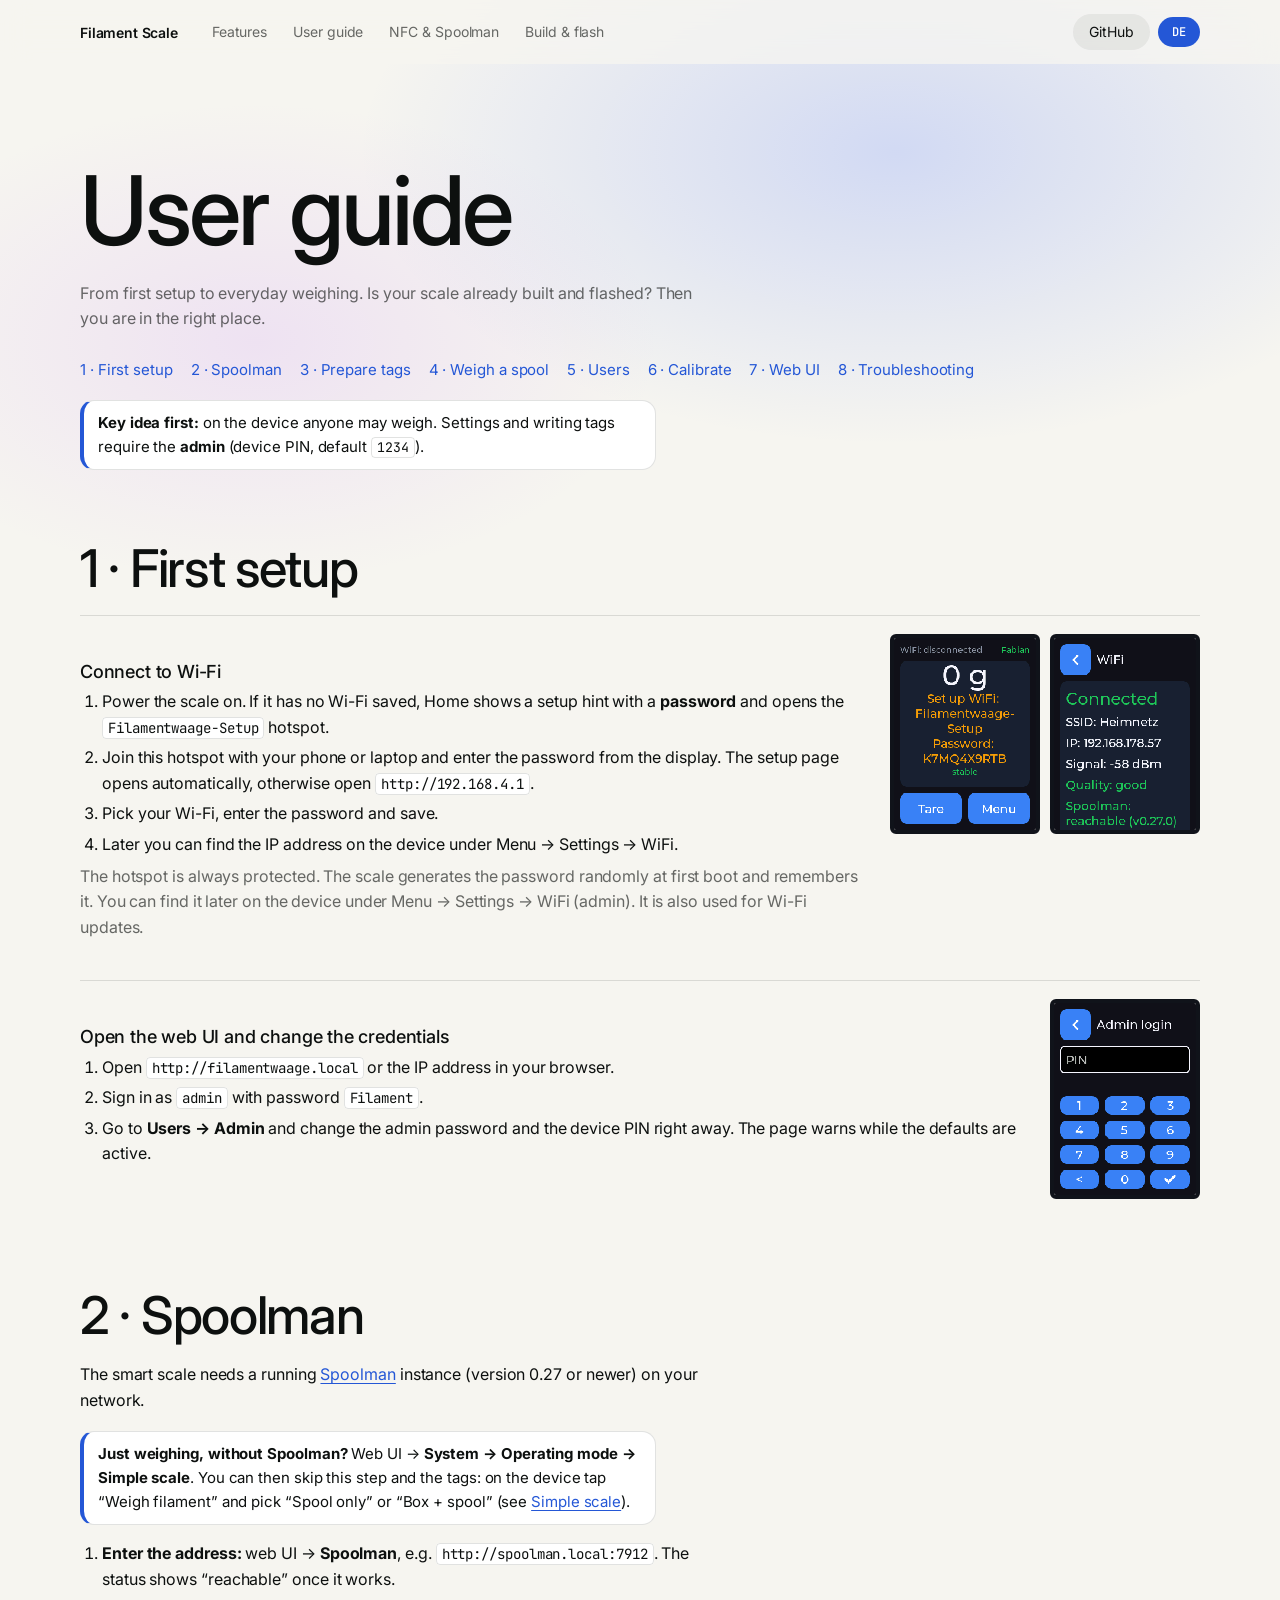
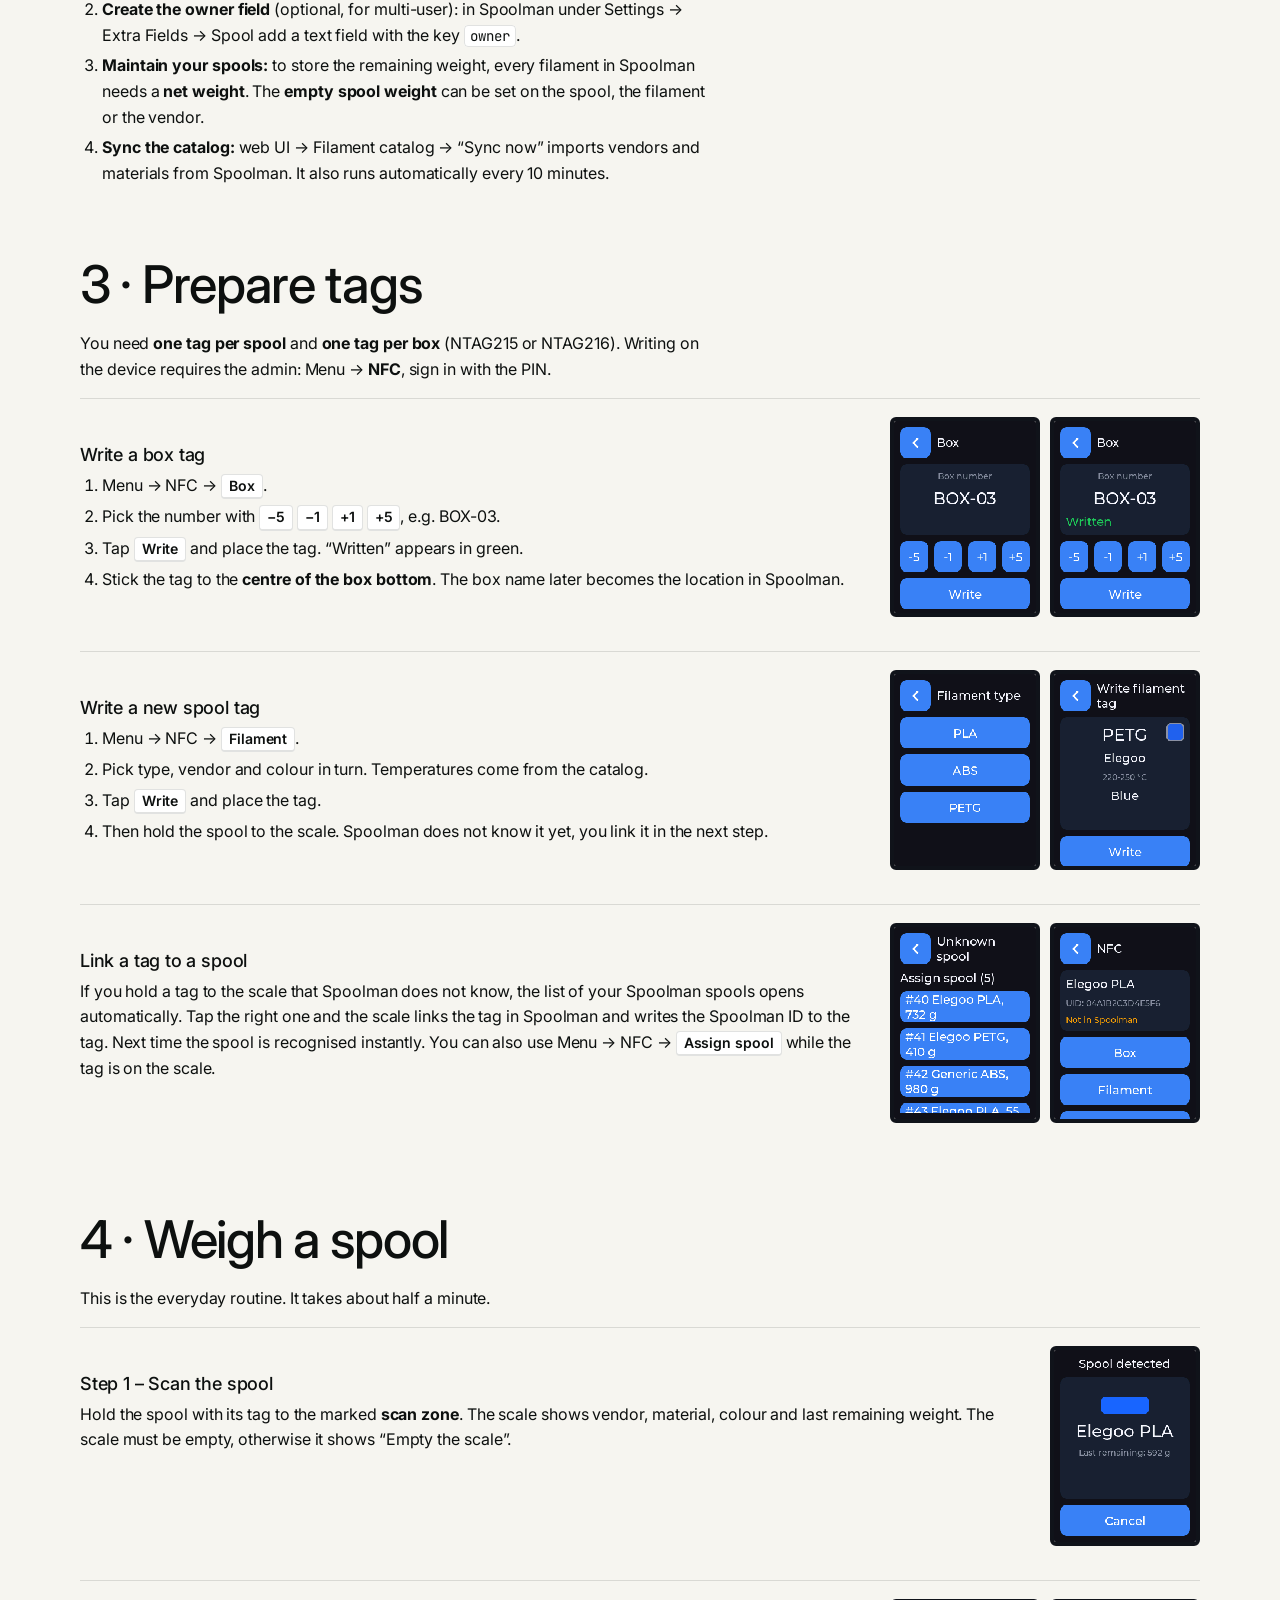
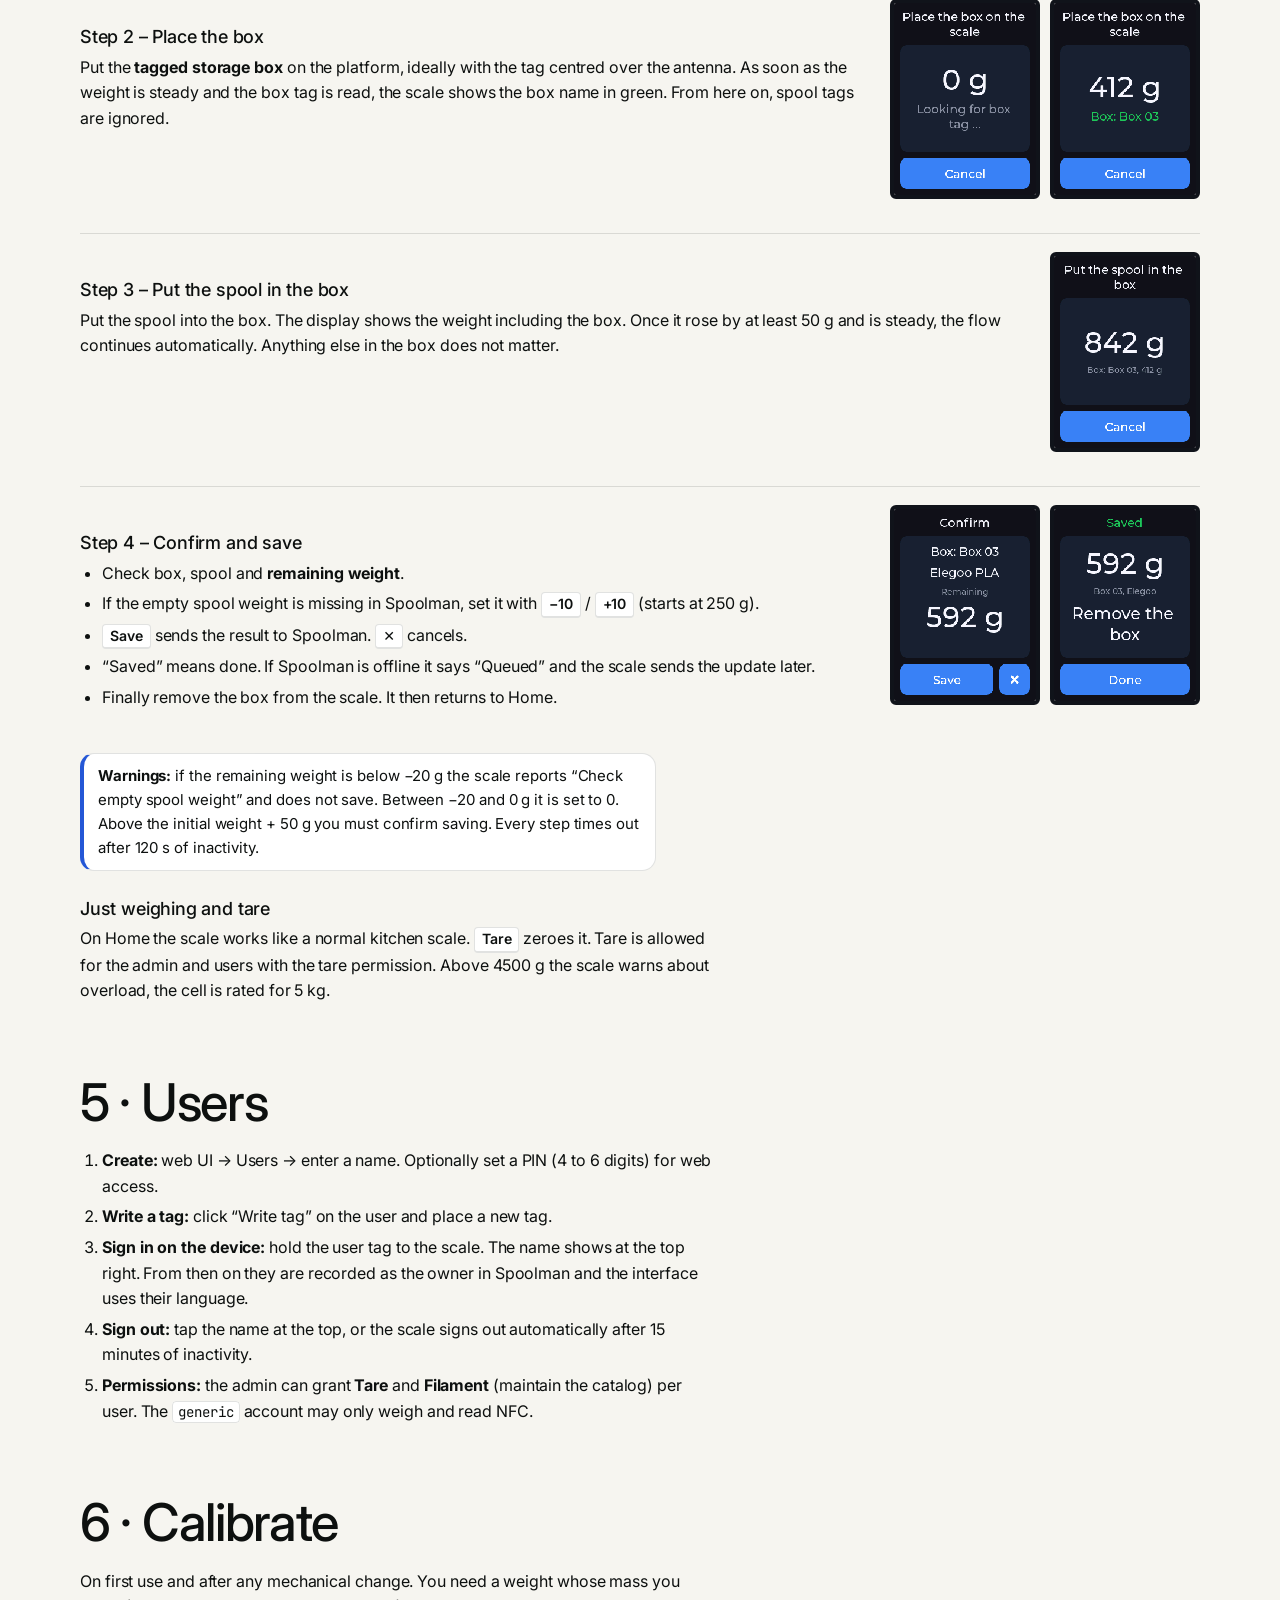
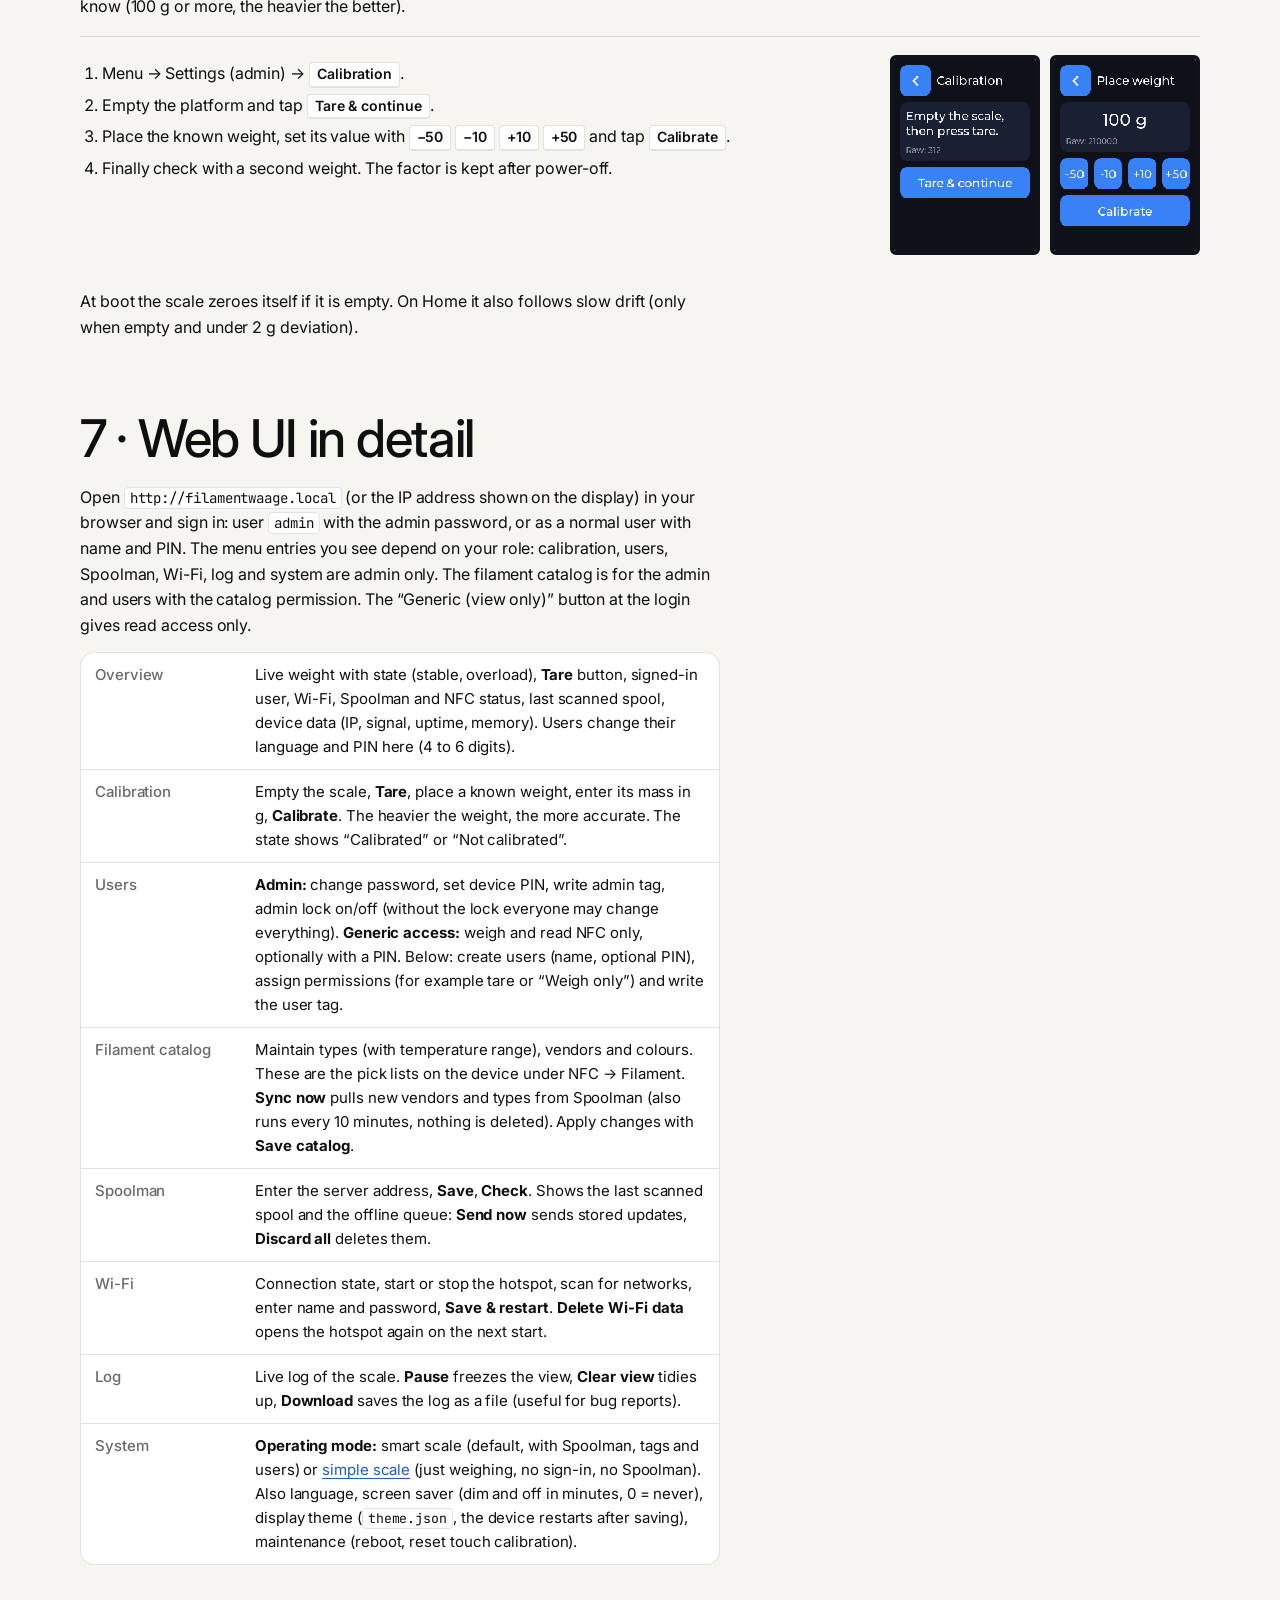
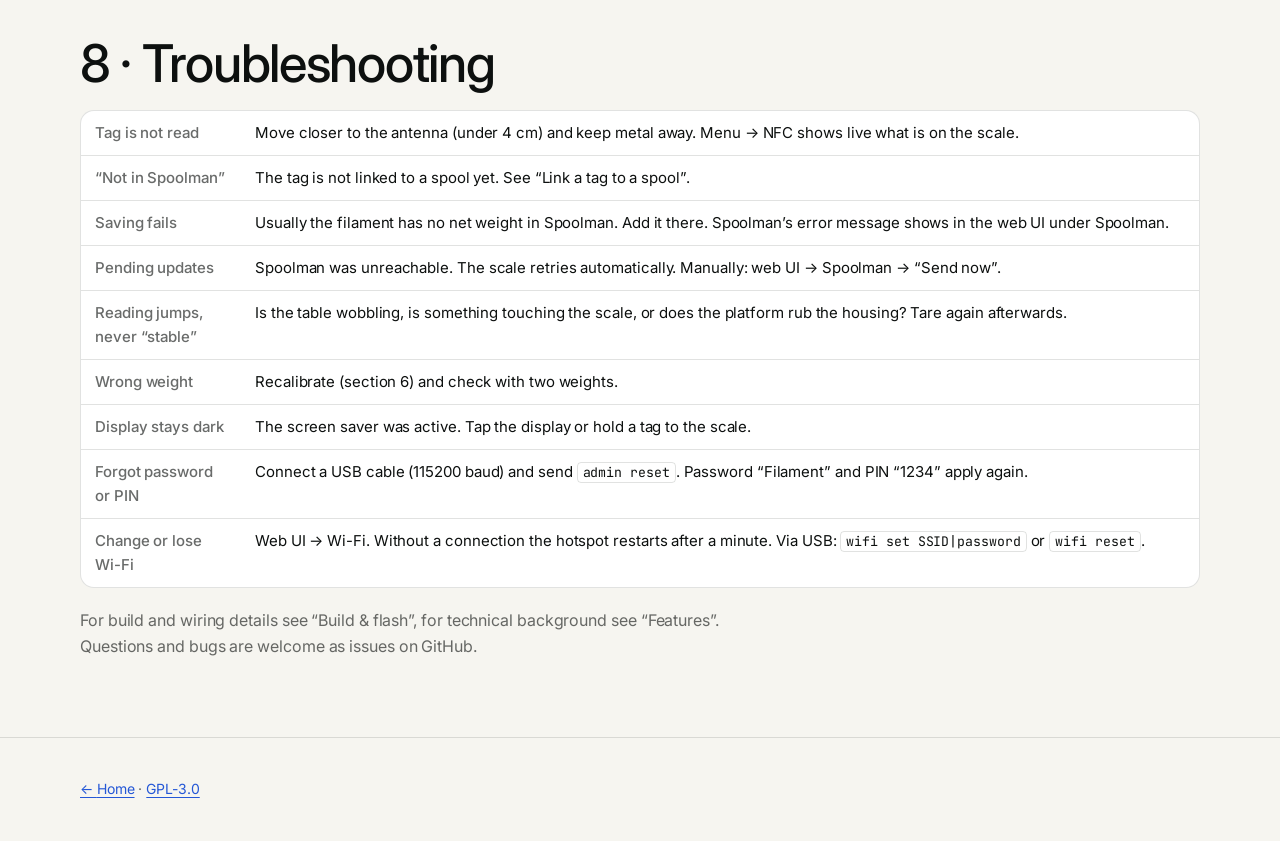
==== commit a13bf471: "Add detailed web UI guide to the user guide Describes every page of the device web interface (overvi" ====
--- a/docs/anleitung.html
+++ b/docs/anleitung.html
@@ -31,7 +31,8 @@
   <li><a href="#weigh"><span data-l="de">4 · Spule wiegen</span><span data-l="en">4 · Weigh a spool</span></a></li>
   <li><a href="#users"><span data-l="de">5 · Benutzer</span><span data-l="en">5 · Users</span></a></li>
   <li><a href="#calibrate"><span data-l="de">6 · Kalibrieren</span><span data-l="en">6 · Calibrate</span></a></li>
-  <li><a href="#help"><span data-l="de">7 · Hilfe</span><span data-l="en">7 · Troubleshooting</span></a></li>
+  <li><a href="#webui"><span data-l="de">7 · Weboberfläche</span><span data-l="en">7 · Web UI</span></a></li>
+  <li><a href="#help"><span data-l="de">8 · Hilfe</span><span data-l="en">8 · Troubleshooting</span></a></li>
 </ul>
 
 <p class="note"><span data-l="de"><b>Das Wichtigste vorweg:</b> Die Waage kennt zwei Rollen am Gerät. Wiegen darf jeder. Einstellungen und das Schreiben von Tags verlangen den <b>Admin</b> (Geräte-PIN, Standard <code>1234</code>).</span><span data-l="en"><b>Key idea first:</b> on the device anyone may weigh. Settings and writing tags require the <b>admin</b> (device PIN, default <code>1234</code>).</span></p>
@@ -181,7 +182,20 @@
 </div>
 <p><span data-l="de">Beim Start nullt sich die Waage automatisch, wenn sie leer ist. Auf Home folgt sie außerdem langsamer Drift (nur bei leerer Waage und unter 2 g Abweichung).</span><span data-l="en">At boot the scale zeroes itself if it is empty. On Home it also follows slow drift (only when empty and under 2 g deviation).</span></p>
 
-<h2 id="help"><span data-l="de">7 · Hilfe bei Problemen</span><span data-l="en">7 · Troubleshooting</span></h2>
+<h2 id="webui"><span data-l="de">7 · Weboberfläche im Detail</span><span data-l="en">7 · Web UI in detail</span></h2>
+<p><span data-l="de">Öffne <code>http://filamentwaage.local</code> (oder die IP-Adresse vom Display) im Browser und melde dich an: Benutzer <code>admin</code> mit dem Admin-Passwort, oder als normaler Benutzer mit Name und PIN. Welche Menüpunkte du siehst, hängt von deiner Rolle ab: Kalibrierung, Benutzer, Spoolman, WLAN, Log und System sieht nur der Admin. Der Filament-Katalog ist für den Admin und Benutzer mit Katalog-Recht. Der Knopf „Generic (nur ansehen)“ am Login gibt nur Lesezugriff.</span><span data-l="en">Open <code>http://filamentwaage.local</code> (or the IP address shown on the display) in your browser and sign in: user <code>admin</code> with the admin password, or as a normal user with name and PIN. The menu entries you see depend on your role: calibration, users, Spoolman, Wi-Fi, log and system are admin only. The filament catalog is for the admin and users with the catalog permission. The “Generic (view only)” button at the login gives read access only.</span></p>
+<div class="table-scroll"><table>
+  <tr><th><span data-l="de">Übersicht</span><span data-l="en">Overview</span></th><td><span data-l="de">Live-Gewicht mit Status (stabil, Überlast), Knopf <b>Tara</b>, angemeldeter Benutzer, WLAN-, Spoolman- und NFC-Status, zuletzt gescannte Spule, Gerätedaten (IP, Signal, Laufzeit, Speicher). Benutzer ändern hier ihre Sprache und PIN (4 bis 6 Ziffern).</span><span data-l="en">Live weight with state (stable, overload), <b>Tare</b> button, signed-in user, Wi-Fi, Spoolman and NFC status, last scanned spool, device data (IP, signal, uptime, memory). Users change their language and PIN here (4 to 6 digits).</span></td></tr>
+  <tr><th><span data-l="de">Kalibrierung</span><span data-l="en">Calibration</span></th><td><span data-l="de">Waage leeren, <b>Tara</b>, Gewicht mit bekannter Masse auflegen, Masse in g eintragen, <b>Kalibrieren</b>. Je schwerer das Gewicht, desto genauer. Der Status zeigt „Kalibriert“ oder „Nicht kalibriert“.</span><span data-l="en">Empty the scale, <b>Tare</b>, place a known weight, enter its mass in g, <b>Calibrate</b>. The heavier the weight, the more accurate. The state shows “Calibrated” or “Not calibrated”.</span></td></tr>
+  <tr><th><span data-l="de">Benutzer</span><span data-l="en">Users</span></th><td><span data-l="de"><b>Admin:</b> Passwort ändern, Geräte-PIN setzen, Admin-Tag schreiben, Admin-Sperre ein/aus (ohne Sperre darf jeder alles ändern). <b>Generic-Zugang:</b> nur wiegen und NFC lesen, optional mit PIN. Darunter Benutzer anlegen (Name, optional PIN), Rechte vergeben (zum Beispiel Tara oder „Nur wiegen“) und den Benutzer-Tag schreiben.</span><span data-l="en"><b>Admin:</b> change password, set device PIN, write admin tag, admin lock on/off (without the lock everyone may change everything). <b>Generic access:</b> weigh and read NFC only, optionally with a PIN. Below: create users (name, optional PIN), assign permissions (for example tare or “Weigh only”) and write the user tag.</span></td></tr>
+  <tr><th><span data-l="de">Filament-Katalog</span><span data-l="en">Filament catalog</span></th><td><span data-l="de">Typen (mit Temperaturbereich), Hersteller und Farben pflegen. Das sind die Auswahllisten am Gerät unter NFC → Filament. <b>Jetzt abgleichen</b> holt neue Hersteller und Typen aus Spoolman (läuft auch alle 10 Minuten, es wird nichts gelöscht). Änderungen erst mit <b>Katalog speichern</b> übernehmen.</span><span data-l="en">Maintain types (with temperature range), vendors and colours. These are the pick lists on the device under NFC → Filament. <b>Sync now</b> pulls new vendors and types from Spoolman (also runs every 10 minutes, nothing is deleted). Apply changes with <b>Save catalog</b>.</span></td></tr>
+  <tr><th><span data-l="de">Spoolman</span><span data-l="en">Spoolman</span></th><td><span data-l="de">Server-Adresse eintragen, <b>Speichern</b>, <b>Prüfen</b>. Zeigt die zuletzt gescannte Spule und die Offline-Warteschlange: <b>Jetzt senden</b> schickt gespeicherte Updates, <b>Alle verwerfen</b> löscht sie.</span><span data-l="en">Enter the server address, <b>Save</b>, <b>Check</b>. Shows the last scanned spool and the offline queue: <b>Send now</b> sends stored updates, <b>Discard all</b> deletes them.</span></td></tr>
+  <tr><th><span data-l="de">WLAN</span><span data-l="en">Wi-Fi</span></th><td><span data-l="de">Verbindungsstatus, Hotspot starten oder beenden, Netzwerke suchen, Name und Passwort eintragen, <b>Speichern &amp; neu starten</b>. <b>WLAN-Daten löschen</b> öffnet beim nächsten Start wieder den Hotspot.</span><span data-l="en">Connection state, start or stop the hotspot, scan for networks, enter name and password, <b>Save &amp; restart</b>. <b>Delete Wi-Fi data</b> opens the hotspot again on the next start.</span></td></tr>
+  <tr><th><span data-l="de">Log</span><span data-l="en">Log</span></th><td><span data-l="de">Live-Log der Waage. <b>Pause</b> hält die Anzeige an, <b>Anzeige leeren</b> räumt auf, <b>Herunterladen</b> speichert das Log als Datei (hilfreich für Fehlermeldungen).</span><span data-l="en">Live log of the scale. <b>Pause</b> freezes the view, <b>Clear view</b> tidies up, <b>Download</b> saves the log as a file (useful for bug reports).</span></td></tr>
+  <tr><th><span data-l="de">System</span><span data-l="en">System</span></th><td><span data-l="de"><b>Betriebsart:</b> Smarte Waage (Standard, mit Spoolman, Tags und Benutzern) oder <a href="funktionen.html#einfach">Einfache Waage</a> (nur wiegen, ohne Anmeldung und ohne Spoolman). Dazu Sprache, Bildschirmschoner (Dimmen und Aus in Minuten, 0 = nie), Theme der Anzeige (<code>theme.json</code>, Gerät startet nach dem Speichern neu), Wartung (Neustart, Touch-Kalibrierung zurücksetzen).</span><span data-l="en"><b>Operating mode:</b> smart scale (default, with Spoolman, tags and users) or <a href="funktionen.html#einfach">simple scale</a> (just weighing, no sign-in, no Spoolman). Also language, screen saver (dim and off in minutes, 0 = never), display theme (<code>theme.json</code>, the device restarts after saving), maintenance (reboot, reset touch calibration).</span></td></tr>
+</table></div>
+
+<h2 id="help"><span data-l="de">8 · Hilfe bei Problemen</span><span data-l="en">8 · Troubleshooting</span></h2>
 <table>
   <tr><th><span data-l="de">Tag wird nicht gelesen</span><span data-l="en">Tag is not read</span></th><td><span data-l="de">Näher an die Antenne (unter 4 cm), Metall in der Nähe vermeiden. In Menü → NFC siehst du live, was aufliegt.</span><span data-l="en">Move closer to the antenna (under 4 cm) and keep metal away. Menu → NFC shows live what is on the scale.</span></td></tr>
   <tr><th><span data-l="de">„Nicht in Spoolman“</span><span data-l="en">“Not in Spoolman”</span></th><td><span data-l="de">Der Tag ist noch keiner Spule zugeordnet. Siehe „Tag einer Spule zuordnen“.</span><span data-l="en">The tag is not linked to a spool yet. See “Link a tag to a spool”.</span></td></tr>
--- a/docs/style.css
+++ b/docs/style.css
@@ -1,30 +1,37 @@
 /* Filament Scale – Projektseite
-   Layout: linksbündige Doku-Seite, eine Textspalte (~68ch), Bilder und Tabellen dürfen breiter sein.
-   Farben: helles Werkstatt-Grau, Akzent = Blau des Geräte-Themes (data/theme.json). */
-@import url("https://fonts.googleapis.com/css2?family=Archivo:wdth,wght@112,600;112,700&family=IBM+Plex+Sans:ital,wght@0,400;0,500;0,600;1,400&family=IBM+Plex+Mono:wght@400;500&display=swap");
+   Designsprache angelehnt an moderne dunkle Produktseiten: fast schwarzer Grund, riesige eng gesetzte Headlines,
+   Pill-Buttons, großzügige Abstände, weiche Farbverläufe, Einblend-Animationen.
+   Akzent = Blau des Geräte-Themes (data/theme.json). */
+@import url("https://fonts.googleapis.com/css2?family=Inter:wght@400;500;600&family=JetBrains+Mono:wght@400;500&display=swap");
 
 :root{
-  --bg:#f3f4f2;
-  --surface:#ffffff;
-  --ink:#1a1d21;
-  --muted:#5a6068;
-  --line:#d6d9d6;
-  --accent:#2563d9;
-  --accent-ink:#ffffff;
-  --warn:#b45309;
-  --screen:#10131a;
-  --f-display:"Archivo","Helvetica Neue",Arial,sans-serif;
-  --f-body:"IBM Plex Sans",system-ui,-apple-system,"Segoe UI",sans-serif;
-  --f-mono:"IBM Plex Mono",ui-monospace,Menlo,Consolas,monospace;
-  --text:68ch;
-  --wide:1120px;
-  --r:6px;
+  --bg:#0d100f;
+  --surface:rgba(255,255,255,.04);
+  --surface-solid:#161a19;
+  --ink:#f6f6f6;
+  --muted:rgba(246,246,246,.62);
+  --line:rgba(255,255,255,.12);
+  --accent:#7aa7ff;
+  --accent-ink:#0b1220;
+  --pill:rgba(255,255,255,.08);
+  --warn:#f0a43c;
+  --screen:#05070b;
+  --glow1:rgba(80,120,255,.28);
+  --glow2:rgba(190,110,255,.18);
+  --f-display:"Inter","Helvetica Neue",Arial,sans-serif;
+  --f-body:"Inter",system-ui,-apple-system,"Segoe UI",sans-serif;
+  --f-mono:"JetBrains Mono",ui-monospace,Menlo,Consolas,monospace;
+  --text:64ch;
+  --wide:1160px;
+  --r:14px;
+  color-scheme:dark;
 }
-@media (prefers-color-scheme:dark){
+@media (prefers-color-scheme:light){
   :root{
-    --bg:#14171b;--surface:#1b1f24;--ink:#e7e9ec;--muted:#9aa1aa;--line:#2c3239;
-    --accent:#6c9ff5;--accent-ink:#0e1420;--warn:#f0a43c;
-    color-scheme:dark;
+    --bg:#f6f5f0;--surface:#ffffff;--surface-solid:#ffffff;--ink:#0d100f;--muted:rgba(13,16,15,.62);--line:rgba(13,16,15,.12);
+    --accent:#2457d6;--accent-ink:#ffffff;--pill:rgba(13,16,15,.06);--warn:#b45309;--screen:#10131a;
+    --glow1:rgba(80,120,255,.22);--glow2:rgba(190,110,255,.14);
+    color-scheme:light;
   }
 }
 
@@ -183,3 +190,86 @@
 .wiring{margin:16px 0 20px}
 .wiring img{display:block;width:100%;height:auto;border:1px solid var(--line);border-radius:var(--r)}
 .wiring figcaption{font-size:13px;color:var(--muted);margin-top:6px}
+
+/* ===== Designsprache: dunkle Produktseite ===== */
+body{font:16px/1.6 var(--f-body);letter-spacing:-.005em;-webkit-font-smoothing:antialiased}
+h1,h2,h3{font-family:var(--f-display);font-stretch:100%;font-weight:500;line-height:1.05}
+h1{font-size:clamp(40px,8vw,96px);letter-spacing:-.03em;margin:0 0 24px}
+h2{font-size:clamp(30px,4.6vw,52px);letter-spacing:-.025em;margin:0 0 18px}
+h3{font-size:18px;font-weight:500;letter-spacing:-.01em;line-height:1.3}
+.label{display:inline-block;font:500 12px var(--f-mono);letter-spacing:.1em;padding:5px 12px;border-radius:999px;background:var(--pill);color:var(--muted);margin:0 0 20px}
+a{text-underline-offset:.2em}
+section{padding-block:clamp(56px,9vw,112px)}
+
+/* Navigation: Pill-Leiste, durchscheinend */
+nav{position:sticky;top:0;z-index:20;border-bottom:0;background:color-mix(in srgb,var(--bg) 78%,transparent);backdrop-filter:saturate(1.4) blur(14px);-webkit-backdrop-filter:saturate(1.4) blur(14px)}
+nav .wrap{min-height:64px;gap:8px}
+nav b{font:600 16px var(--f-display);letter-spacing:-.01em;margin-right:14px}
+nav a{font-size:14px;padding:6px 12px;border-radius:999px;transition:background .2s,color .2s}
+nav b a{padding:0}
+nav a:hover{background:var(--pill)}
+nav a[aria-current]{background:var(--pill)}
+nav .links{gap:2px}
+nav a.gh{background:var(--pill);color:var(--ink);padding:7px 16px}
+nav a.gh:hover{background:var(--line)}
+.lang{border:0;background:var(--accent);color:var(--accent-ink);border-radius:999px;padding:7px 14px;font:500 12px var(--f-mono);transition:filter .2s}
+.lang:hover{filter:brightness(1.1)}
+
+/* Buttons: Pills */
+.btn{padding:12px 22px;border-radius:999px;font-weight:500;font-size:15px;border:0;transition:transform .2s,filter .2s,background .2s}
+.btn:hover{filter:brightness(1.1);transform:translateY(-1px)}
+.btn.ghost{background:var(--pill);color:var(--ink);border:0}
+.btn.ghost:hover{background:var(--line);filter:none}
+.btn.big{padding:15px 28px;font-size:16px}
+
+/* Karten, Tabellen, Code */
+.card,.flashbox,table,pre,.formula,.note,.flow span.s,.page code,.wiring img,.faq details{background:var(--surface)}
+.card,.flashbox{border-radius:20px}
+.flashbox{padding:28px}
+table{border-radius:var(--r);overflow:hidden;border-collapse:separate;border-spacing:0}
+tr:last-child td,tr:last-child th{border-bottom:0}
+.note{border-radius:var(--r)}
+.two img,.hero-img img,.wiring img,.demo-video{border-radius:20px}
+.page h2{border-top:0;padding-top:0;margin-top:72px}
+
+/* Startseite: Hero */
+.hero{position:relative;padding-block:clamp(72px,12vw,150px) clamp(36px,5vw,64px);text-align:left}
+body{position:relative}
+body::before{content:"";position:absolute;top:0;left:0;right:0;height:760px;z-index:-1;pointer-events:none;
+  background:radial-gradient(60% 55% at 70% 20%,var(--glow1),transparent 70%),radial-gradient(45% 45% at 20% 45%,var(--glow2),transparent 70%)}
+.hero-text{max-width:900px}
+.hero .lead{font-size:clamp(17px,2vw,21px);max-width:60ch;margin-bottom:34px}
+.status{border-top:1px solid var(--line);padding-top:18px;max-width:60ch}
+.hero-img{position:relative;padding:10px;border-radius:28px;background:linear-gradient(135deg,var(--glow1),var(--glow2) 60%,transparent);}
+.hero-img img{border-radius:20px}
+
+/* Ablauf: Karten in Reihe */
+.steps{gap:16px;margin-top:44px}
+.steps li{background:var(--surface);border:1px solid var(--line);border-radius:20px;padding:22px;transition:transform .3s,border-color .3s}
+.steps li:hover{transform:translateY(-4px);border-color:color-mix(in srgb,var(--accent) 50%,var(--line))}
+.steps .screen{max-width:none;order:-1}
+.steps .n{display:inline-grid;place-items:center;width:28px;height:28px;border-radius:50%;background:var(--accent);color:var(--accent-ink);font-weight:500}
+
+/* Rechnung, Funktionen, FAQ */
+.calc{gap:56px;align-items:center}
+.calc table{font-size:15px}
+.features{gap:0 56px;margin-top:40px}
+.features div{padding:24px 0}
+.features dt{font-size:18px;font-weight:500;margin-bottom:6px}
+.faq summary{padding:20px 0;font-weight:500;font-size:17px}
+.faq details{background:none;border-radius:0}
+.faq summary::after{font-size:22px}
+.demo-video{margin-top:32px;border:1px solid var(--line)}
+footer{border-top:1px solid var(--line);padding-block:40px;margin-top:40px}
+.page{padding-block:clamp(48px,8vw,96px) 24px}
+.page > h1{margin-bottom:20px}
+
+/* Einblenden beim Scrollen (nur mit JS; ohne bleibt alles sichtbar) */
+.js .rv{opacity:0;transform:translateY(28px);transition:opacity .8s cubic-bezier(.2,.7,.2,1),transform .8s cubic-bezier(.2,.7,.2,1);transition-delay:var(--d,0s)}
+.js .rv.in{opacity:1;transform:none}
+@media (prefers-reduced-motion:reduce){.js .rv{opacity:1;transform:none;transition:none}.steps li,.btn{transition:none}}
+.page .toc{padding-left:0;margin-top:26px}
+.page table + .note,.page .table-scroll + .note,.page .note{margin-top:18px}
+.page .note + .note{margin-top:12px}
+html,body{overflow-x:clip}
+@media (max-width:480px){.steps .screen{max-width:200px}}
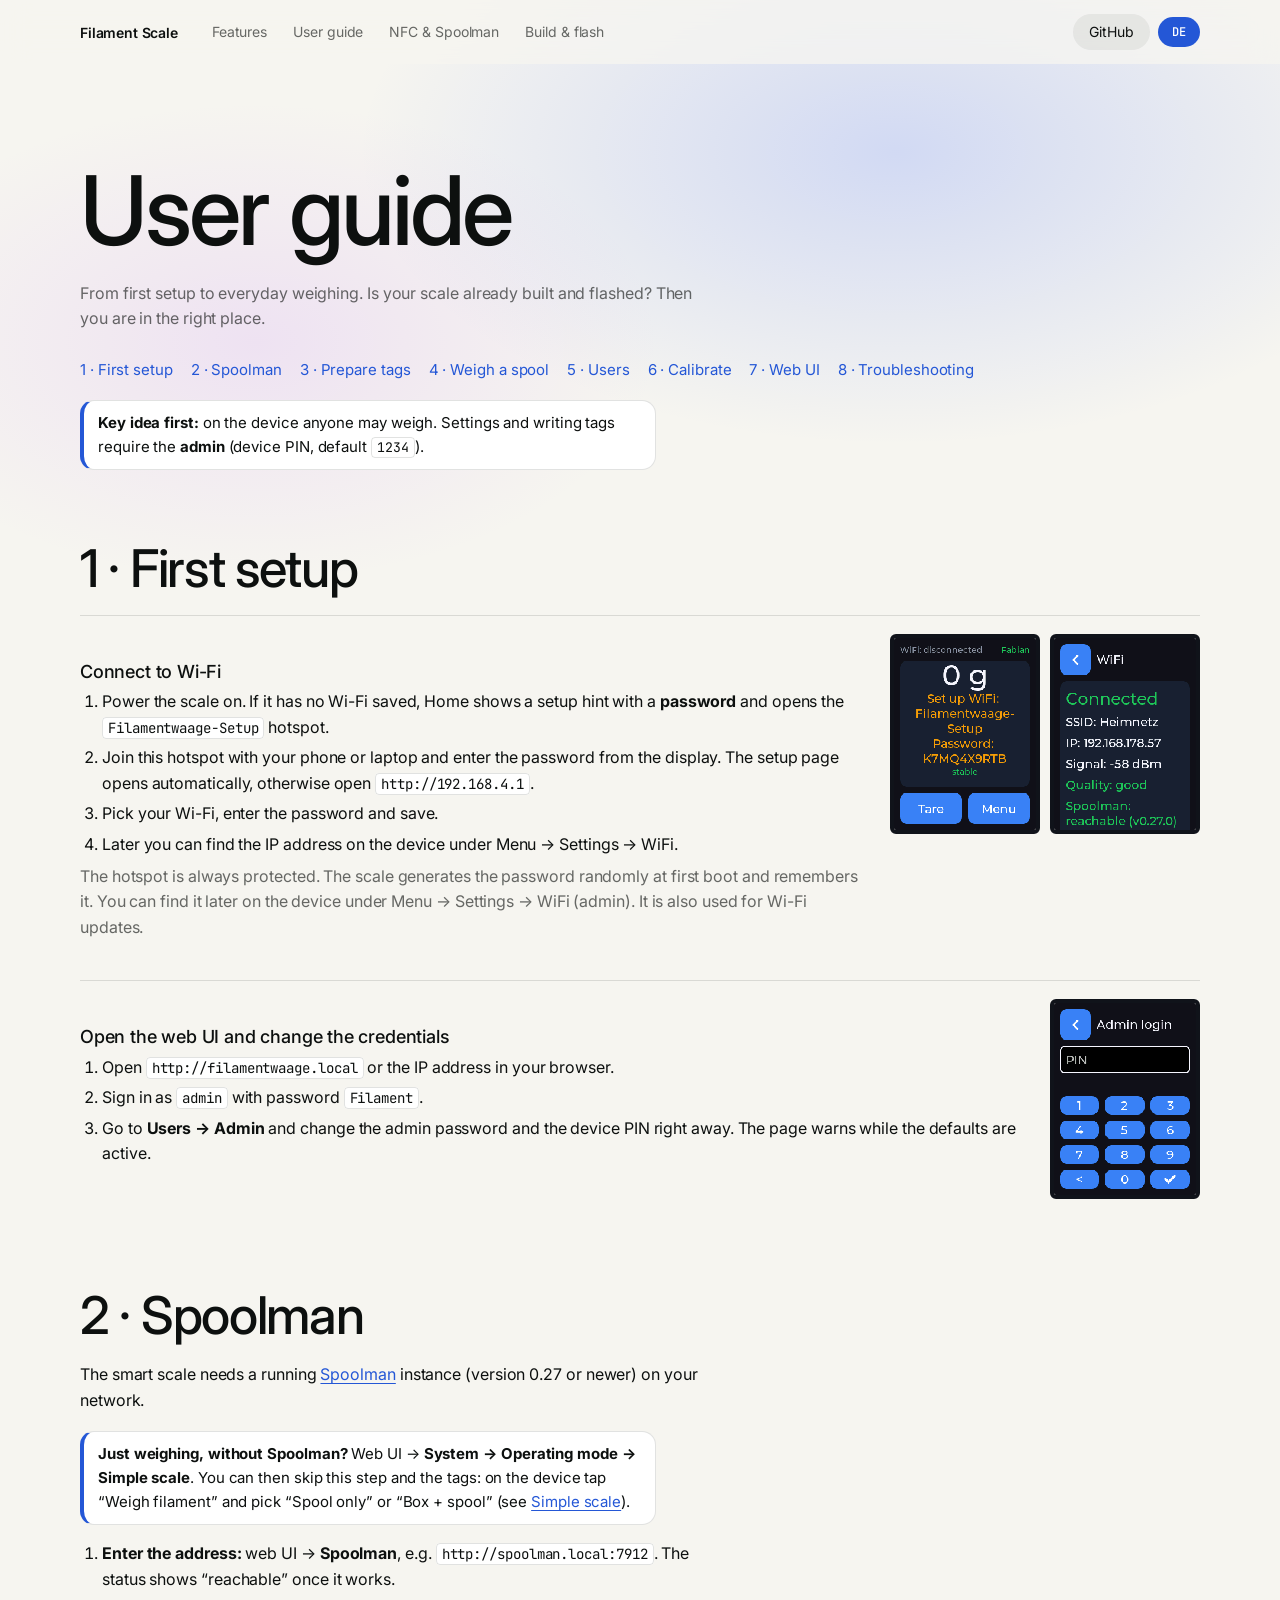
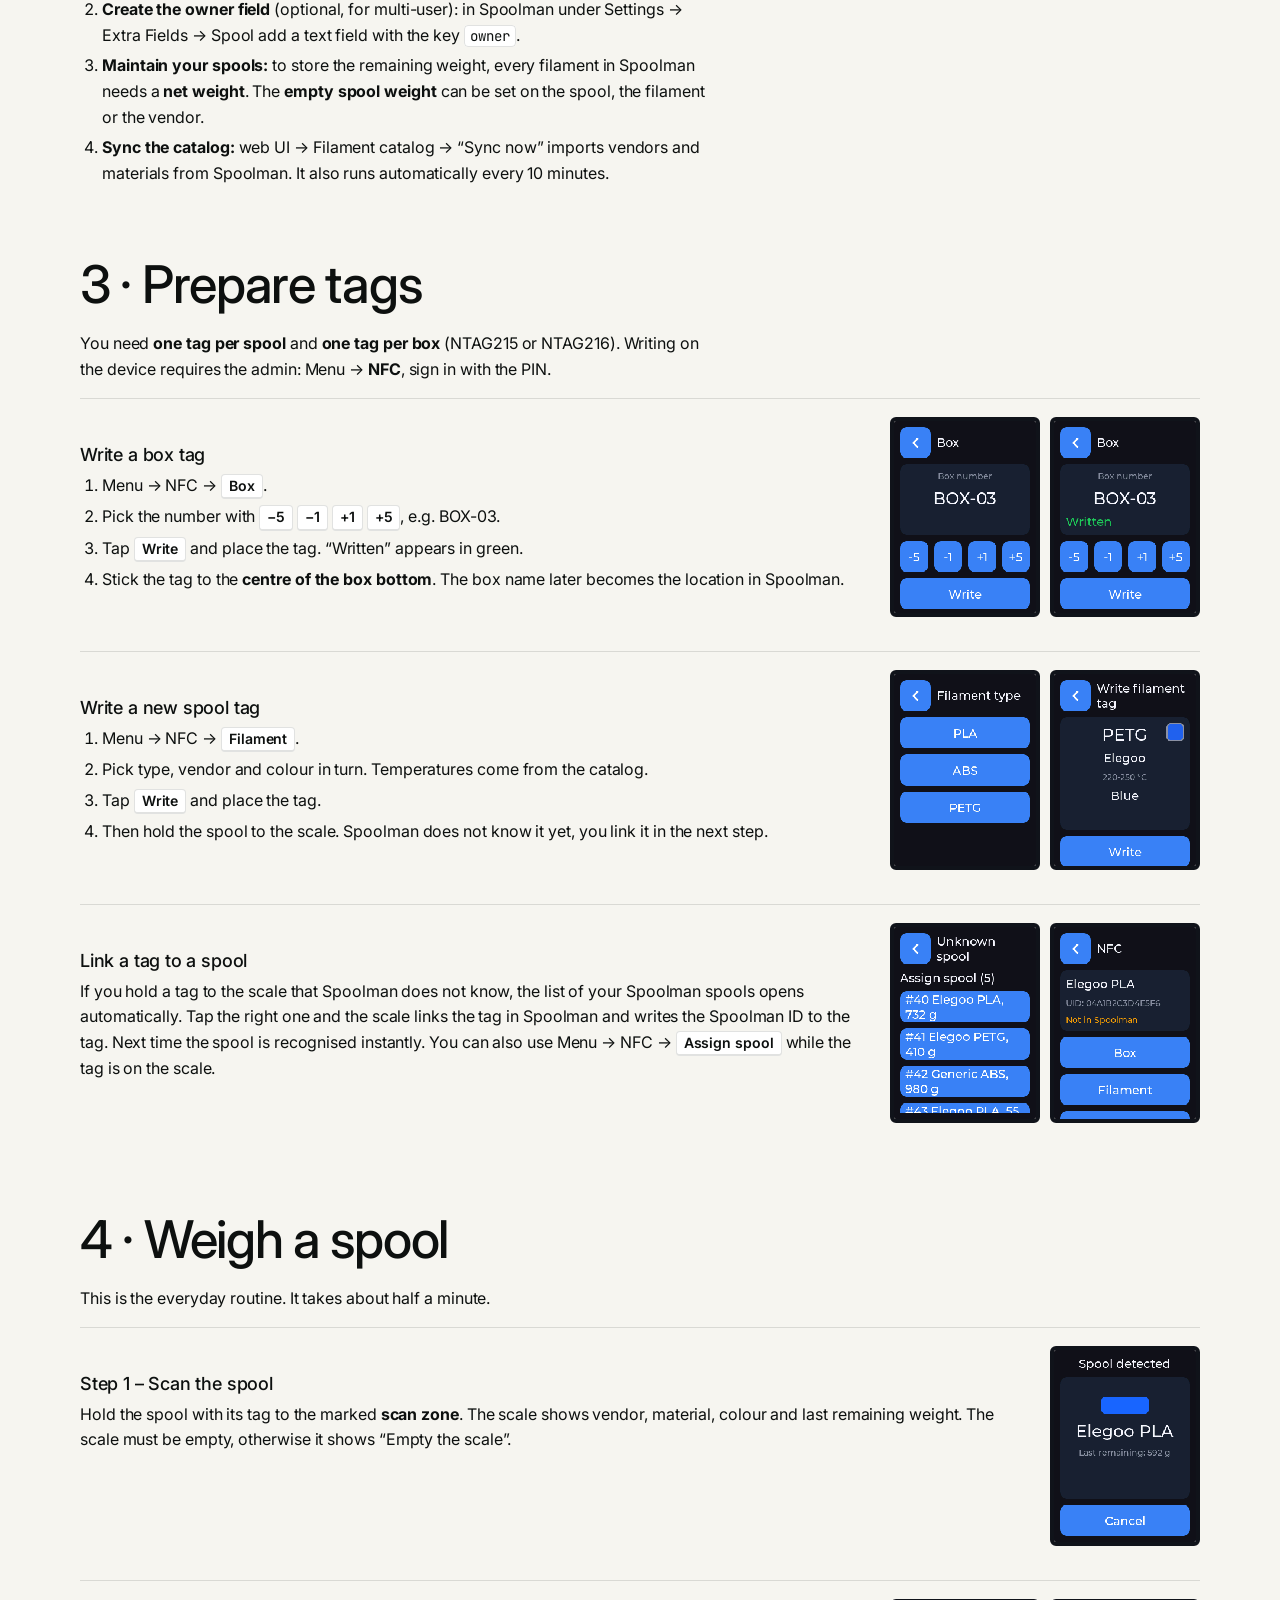
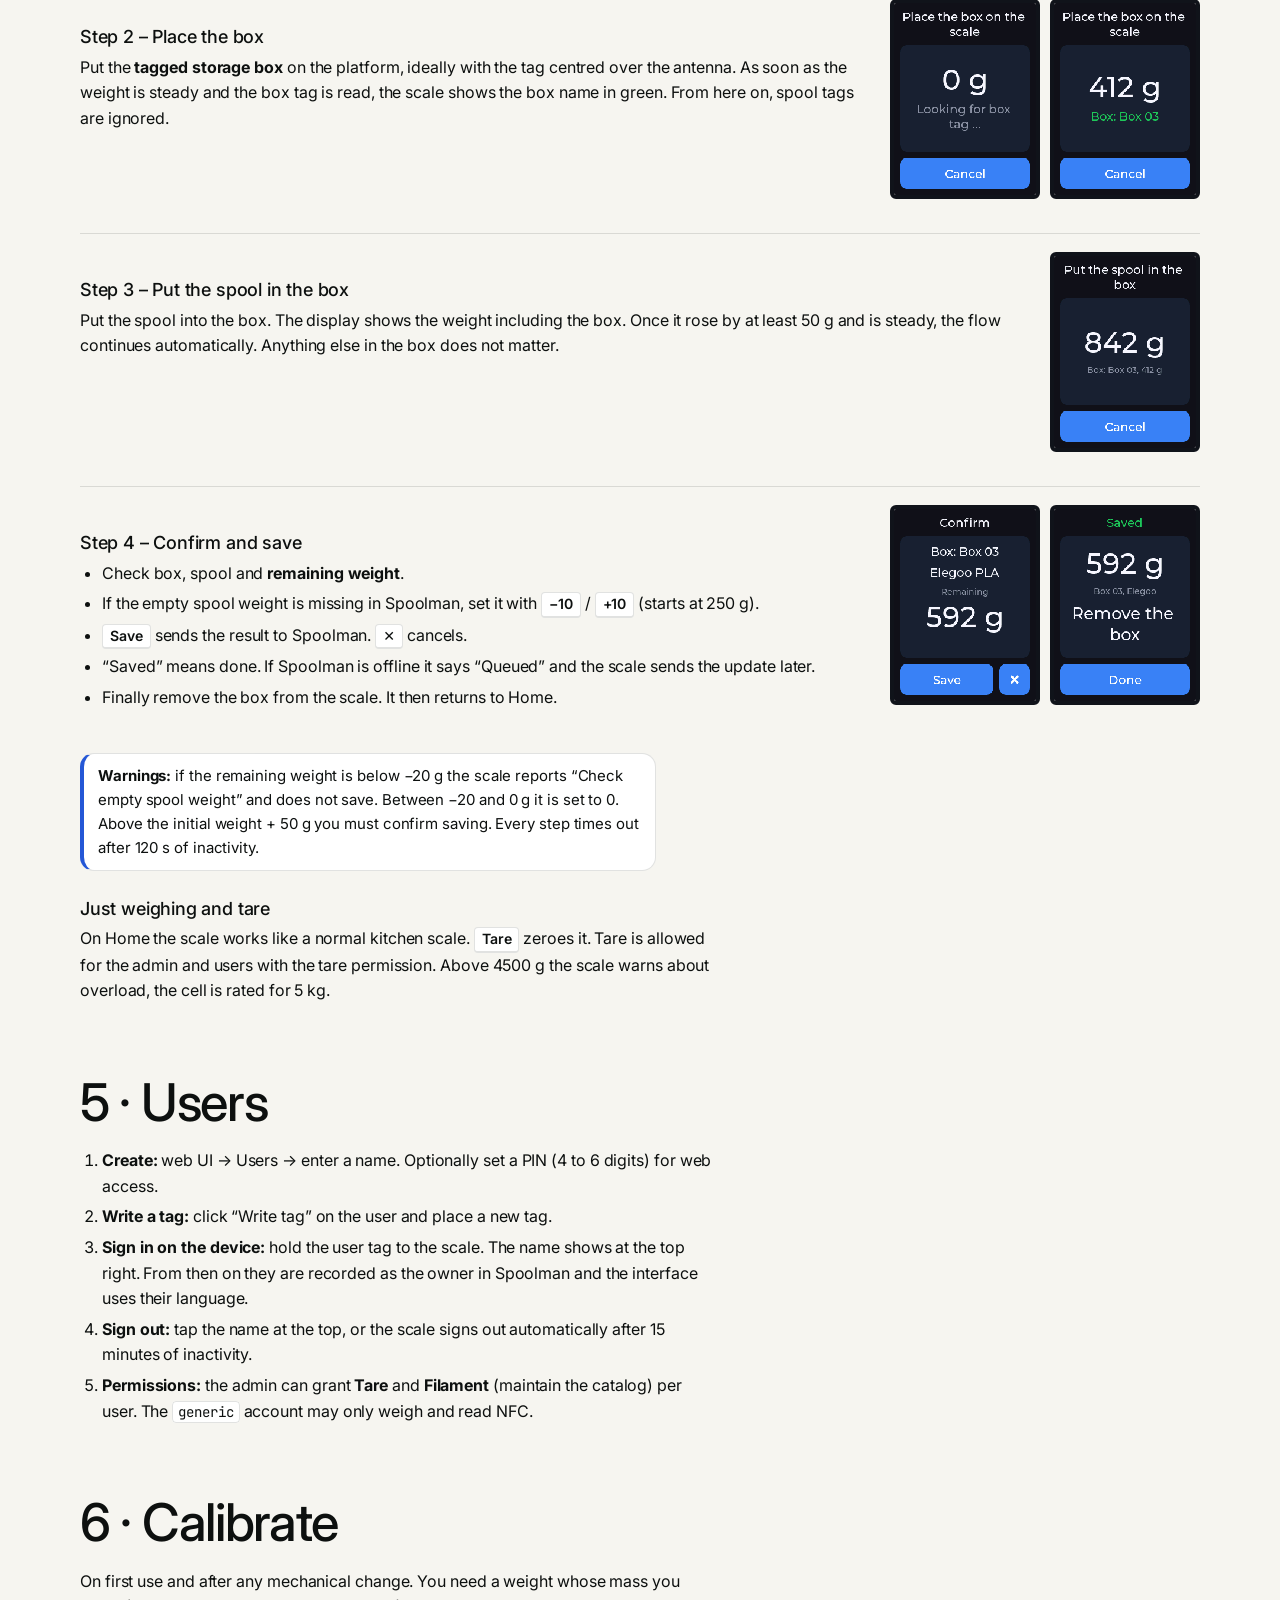
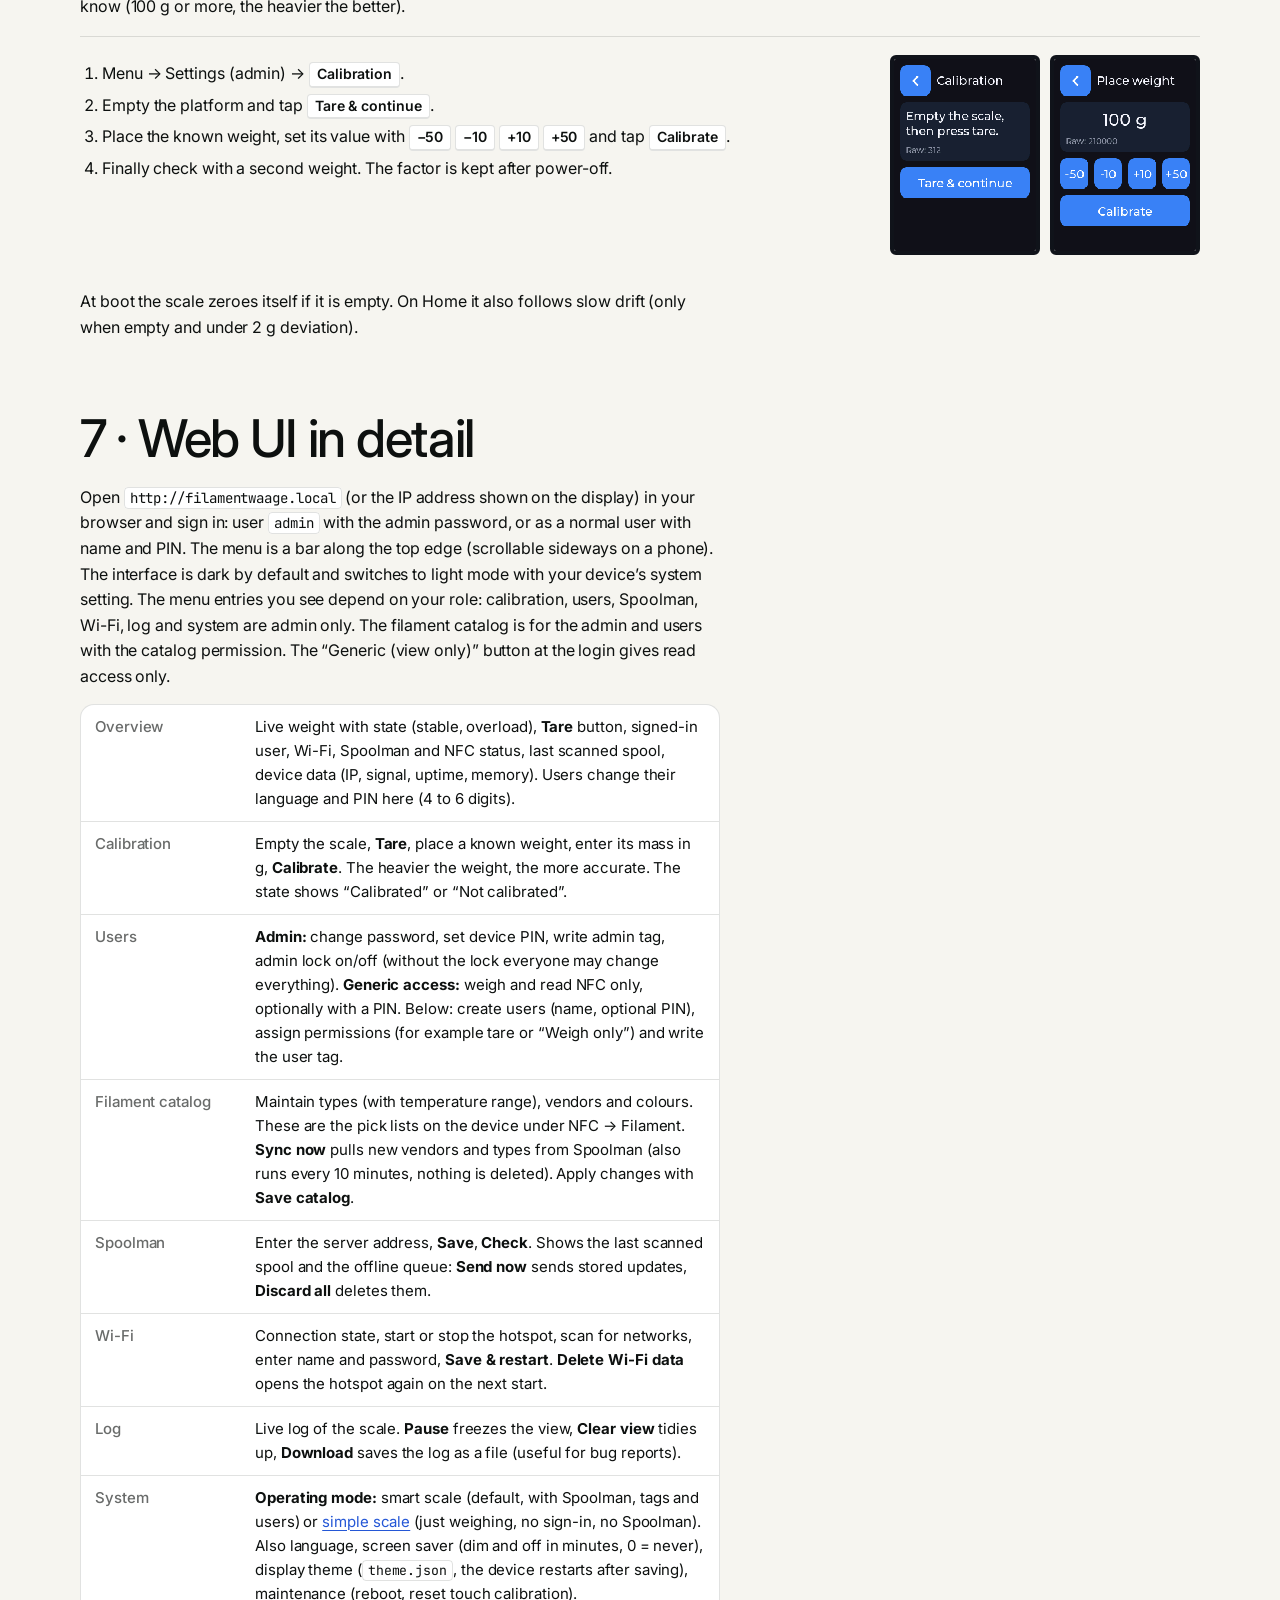
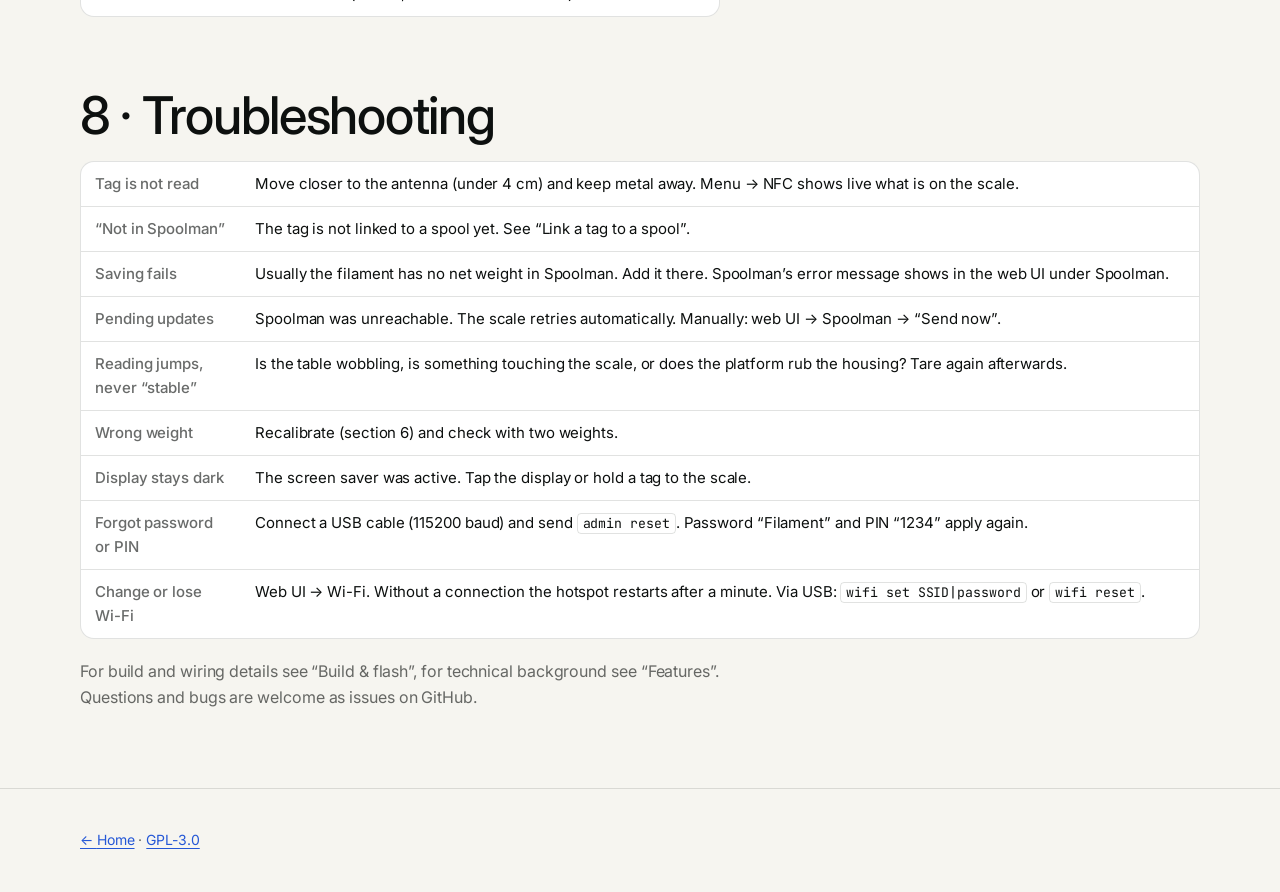
==== commit 0c73dca2: "Describe the new web UI navigation and colour scheme in the user guide Co-Authored-By: Claude Sonnet" ====
--- a/docs/anleitung.html
+++ b/docs/anleitung.html
@@ -183,7 +183,7 @@
 <p><span data-l="de">Beim Start nullt sich die Waage automatisch, wenn sie leer ist. Auf Home folgt sie außerdem langsamer Drift (nur bei leerer Waage und unter 2 g Abweichung).</span><span data-l="en">At boot the scale zeroes itself if it is empty. On Home it also follows slow drift (only when empty and under 2 g deviation).</span></p>
 
 <h2 id="webui"><span data-l="de">7 · Weboberfläche im Detail</span><span data-l="en">7 · Web UI in detail</span></h2>
-<p><span data-l="de">Öffne <code>http://filamentwaage.local</code> (oder die IP-Adresse vom Display) im Browser und melde dich an: Benutzer <code>admin</code> mit dem Admin-Passwort, oder als normaler Benutzer mit Name und PIN. Welche Menüpunkte du siehst, hängt von deiner Rolle ab: Kalibrierung, Benutzer, Spoolman, WLAN, Log und System sieht nur der Admin. Der Filament-Katalog ist für den Admin und Benutzer mit Katalog-Recht. Der Knopf „Generic (nur ansehen)“ am Login gibt nur Lesezugriff.</span><span data-l="en">Open <code>http://filamentwaage.local</code> (or the IP address shown on the display) in your browser and sign in: user <code>admin</code> with the admin password, or as a normal user with name and PIN. The menu entries you see depend on your role: calibration, users, Spoolman, Wi-Fi, log and system are admin only. The filament catalog is for the admin and users with the catalog permission. The “Generic (view only)” button at the login gives read access only.</span></p>
+<p><span data-l="de">Öffne <code>http://filamentwaage.local</code> (oder die IP-Adresse vom Display) im Browser und melde dich an: Benutzer <code>admin</code> mit dem Admin-Passwort, oder als normaler Benutzer mit Name und PIN. Das Menü liegt als Leiste am oberen Rand (auf dem Handy seitlich scrollbar). Die Oberfläche ist standardmäßig dunkel und wechselt mit der Systemeinstellung deines Geräts in den Hellmodus. Welche Menüpunkte du siehst, hängt von deiner Rolle ab: Kalibrierung, Benutzer, Spoolman, WLAN, Log und System sieht nur der Admin. Der Filament-Katalog ist für den Admin und Benutzer mit Katalog-Recht. Der Knopf „Generic (nur ansehen)“ am Login gibt nur Lesezugriff.</span><span data-l="en">Open <code>http://filamentwaage.local</code> (or the IP address shown on the display) in your browser and sign in: user <code>admin</code> with the admin password, or as a normal user with name and PIN. The menu is a bar along the top edge (scrollable sideways on a phone). The interface is dark by default and switches to light mode with your device’s system setting. The menu entries you see depend on your role: calibration, users, Spoolman, Wi-Fi, log and system are admin only. The filament catalog is for the admin and users with the catalog permission. The “Generic (view only)” button at the login gives read access only.</span></p>
 <div class="table-scroll"><table>
   <tr><th><span data-l="de">Übersicht</span><span data-l="en">Overview</span></th><td><span data-l="de">Live-Gewicht mit Status (stabil, Überlast), Knopf <b>Tara</b>, angemeldeter Benutzer, WLAN-, Spoolman- und NFC-Status, zuletzt gescannte Spule, Gerätedaten (IP, Signal, Laufzeit, Speicher). Benutzer ändern hier ihre Sprache und PIN (4 bis 6 Ziffern).</span><span data-l="en">Live weight with state (stable, overload), <b>Tare</b> button, signed-in user, Wi-Fi, Spoolman and NFC status, last scanned spool, device data (IP, signal, uptime, memory). Users change their language and PIN here (4 to 6 digits).</span></td></tr>
   <tr><th><span data-l="de">Kalibrierung</span><span data-l="en">Calibration</span></th><td><span data-l="de">Waage leeren, <b>Tara</b>, Gewicht mit bekannter Masse auflegen, Masse in g eintragen, <b>Kalibrieren</b>. Je schwerer das Gewicht, desto genauer. Der Status zeigt „Kalibriert“ oder „Nicht kalibriert“.</span><span data-l="en">Empty the scale, <b>Tare</b>, place a known weight, enter its mass in g, <b>Calibrate</b>. The heavier the weight, the more accurate. The state shows “Calibrated” or “Not calibrated”.</span></td></tr>
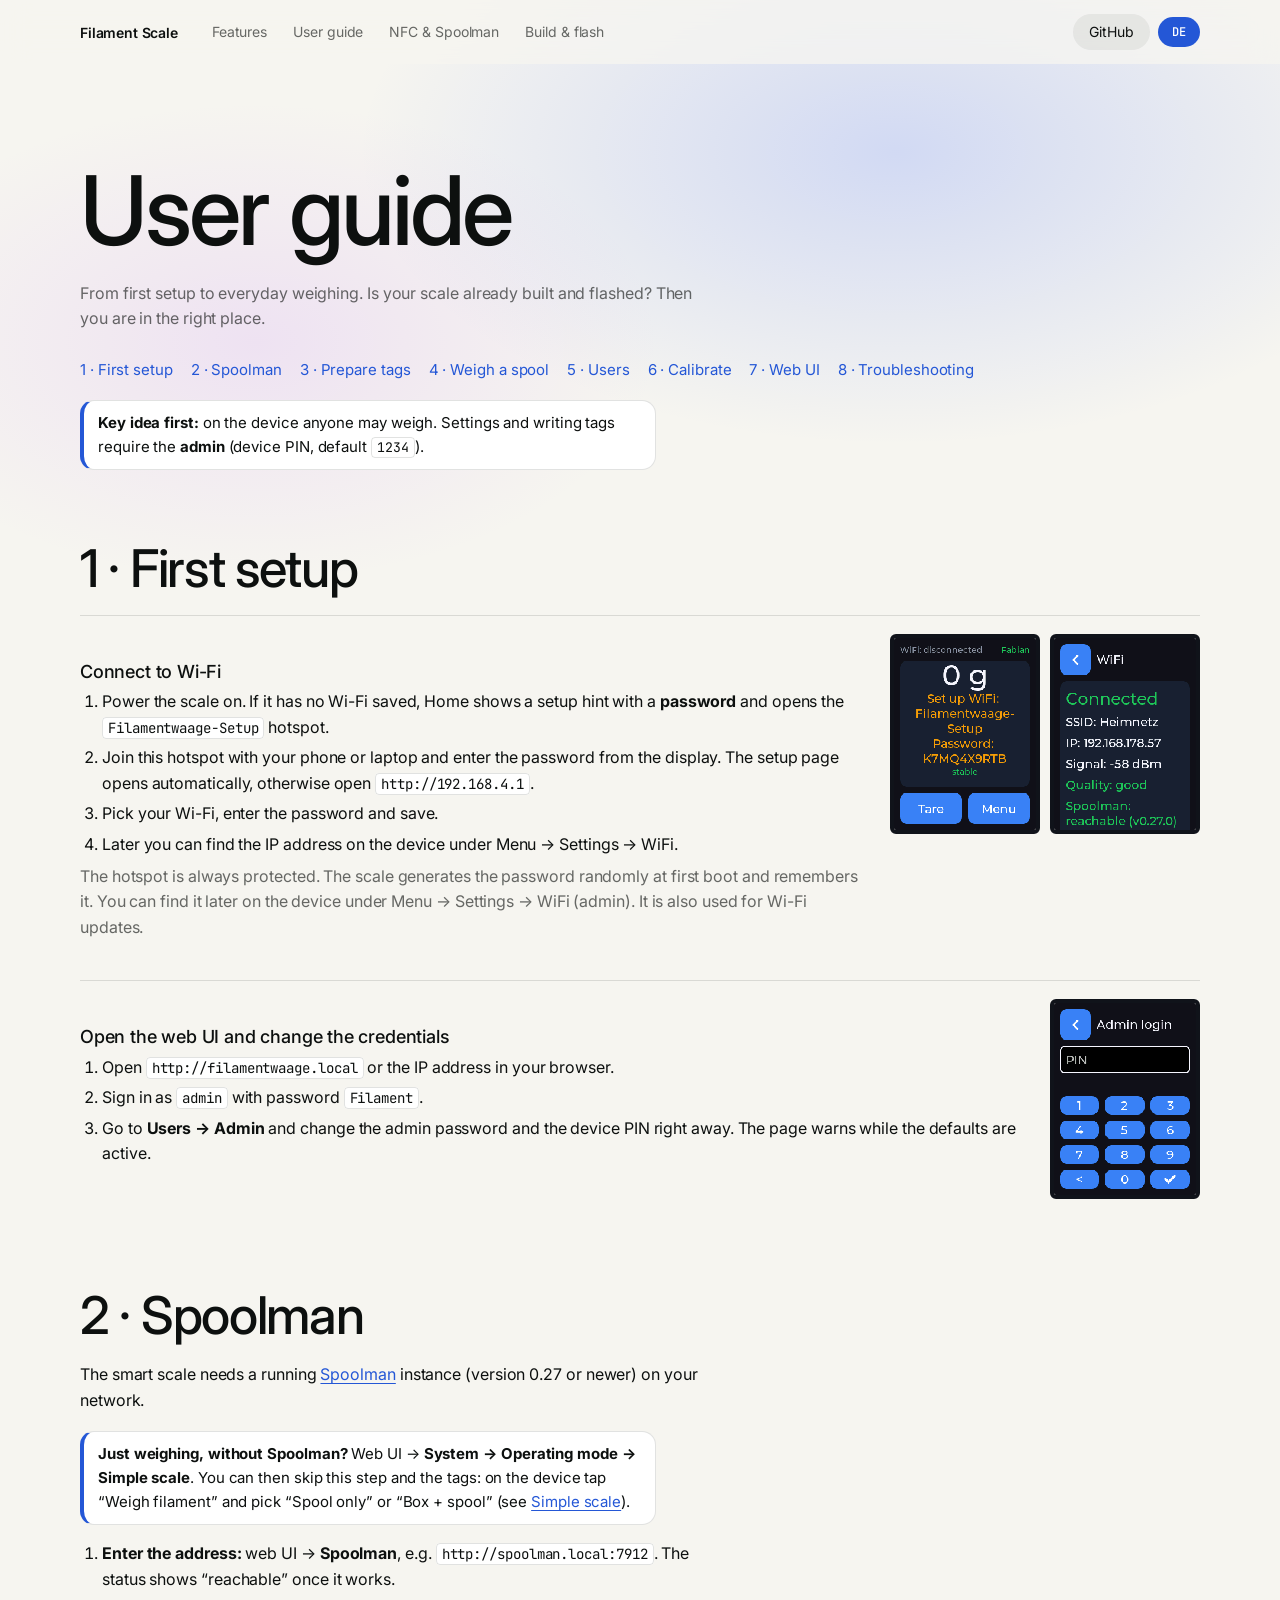
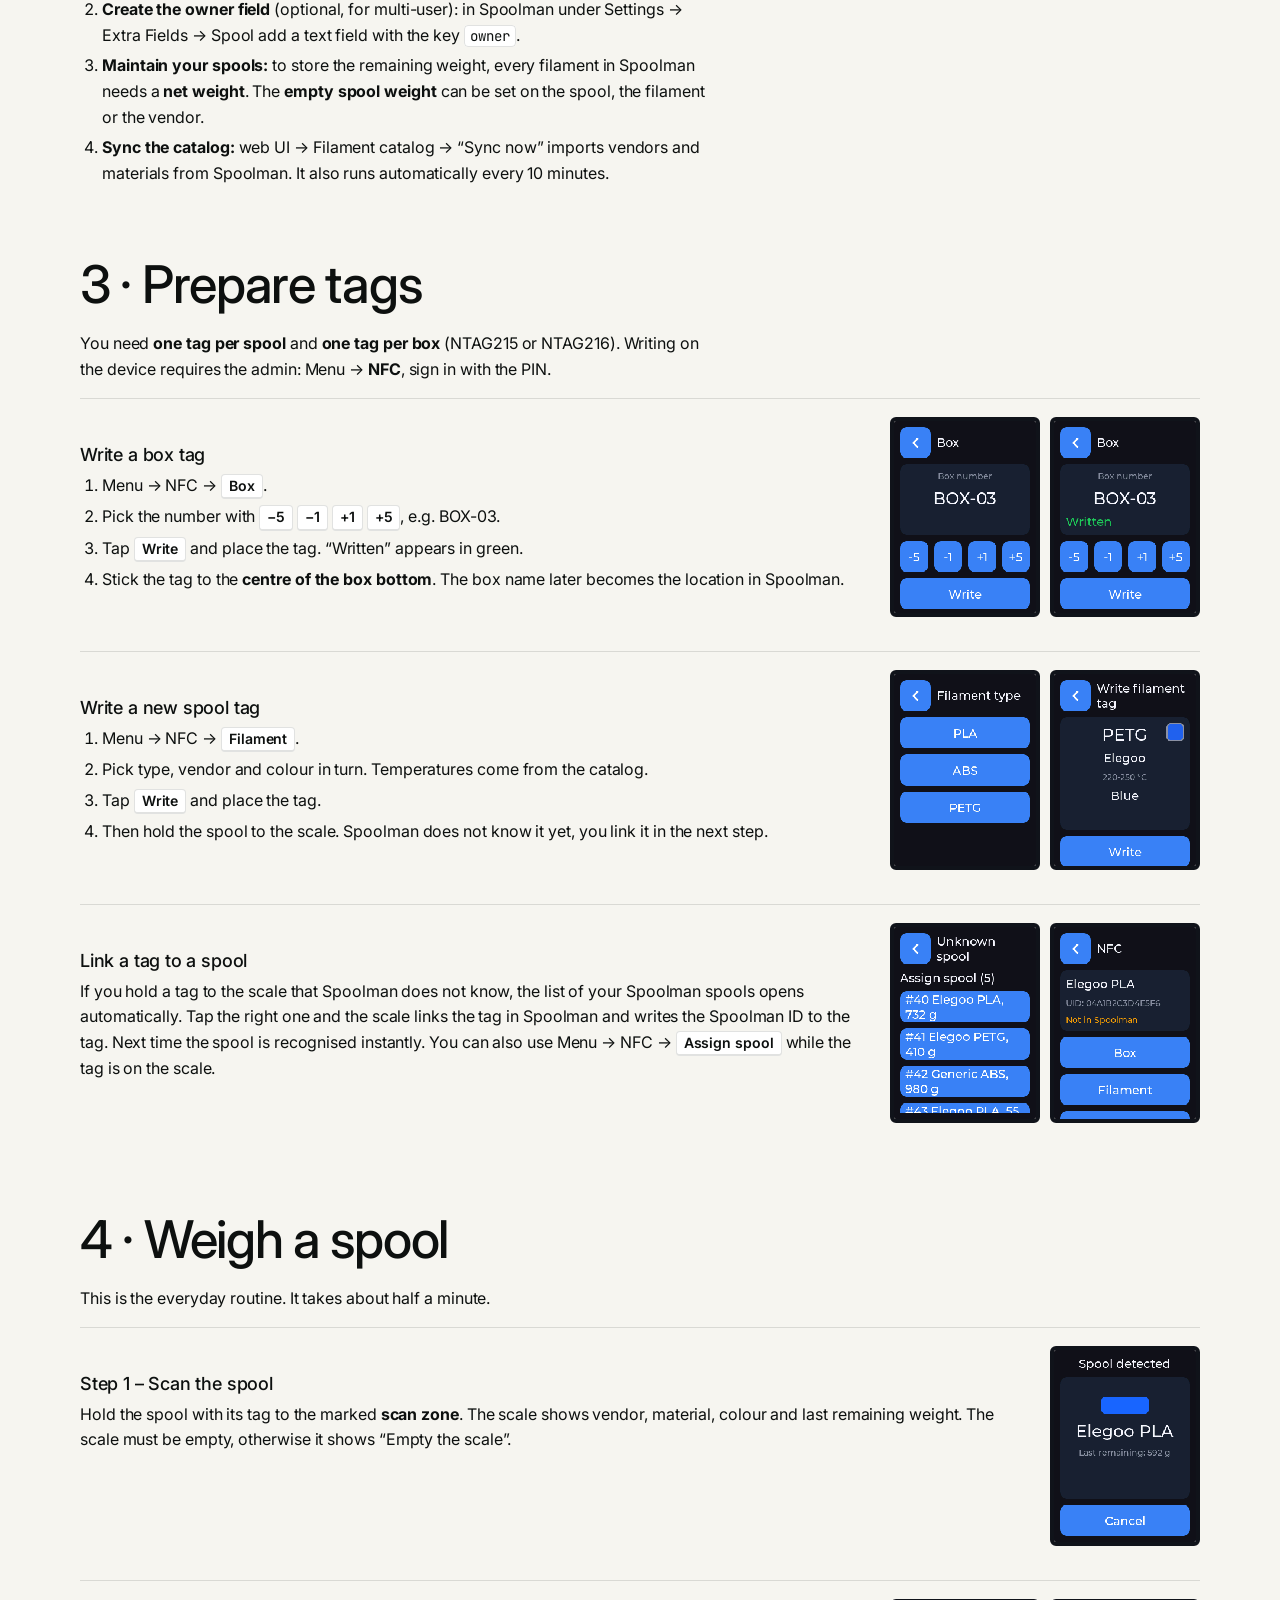
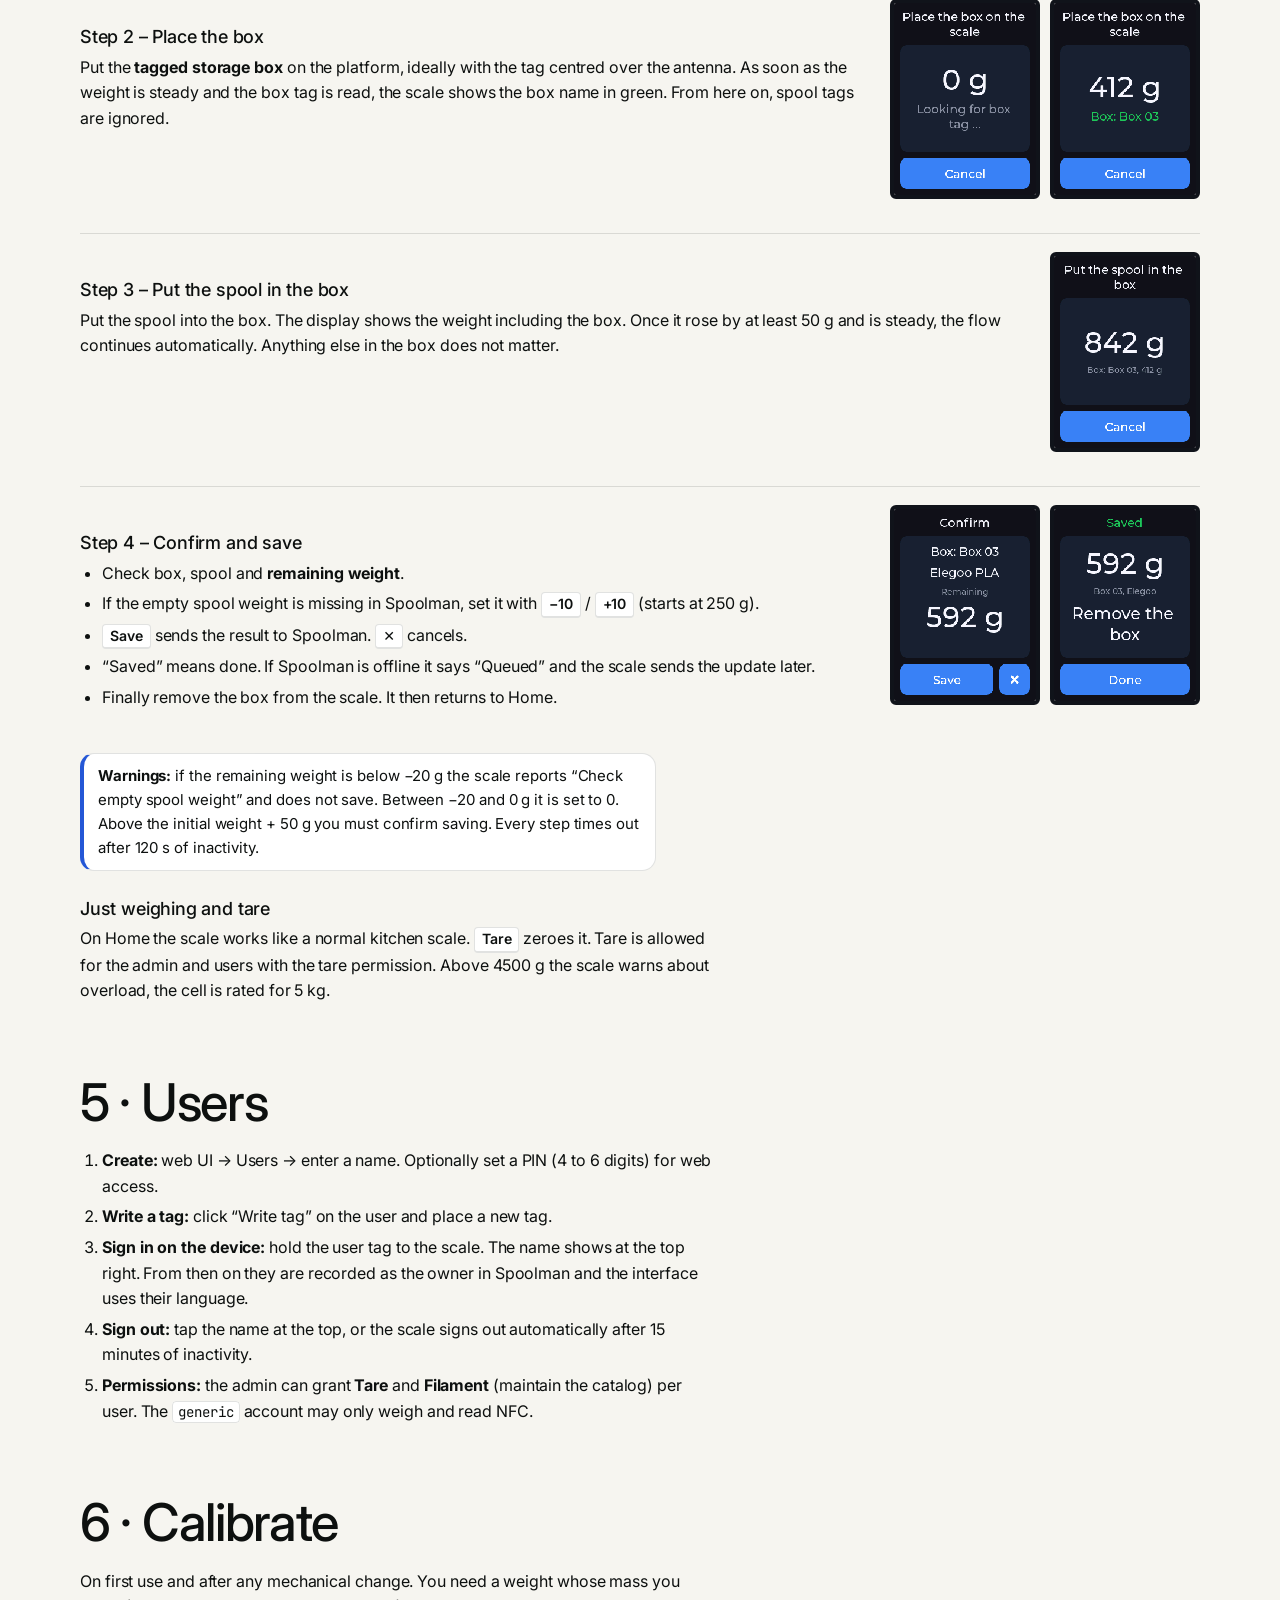
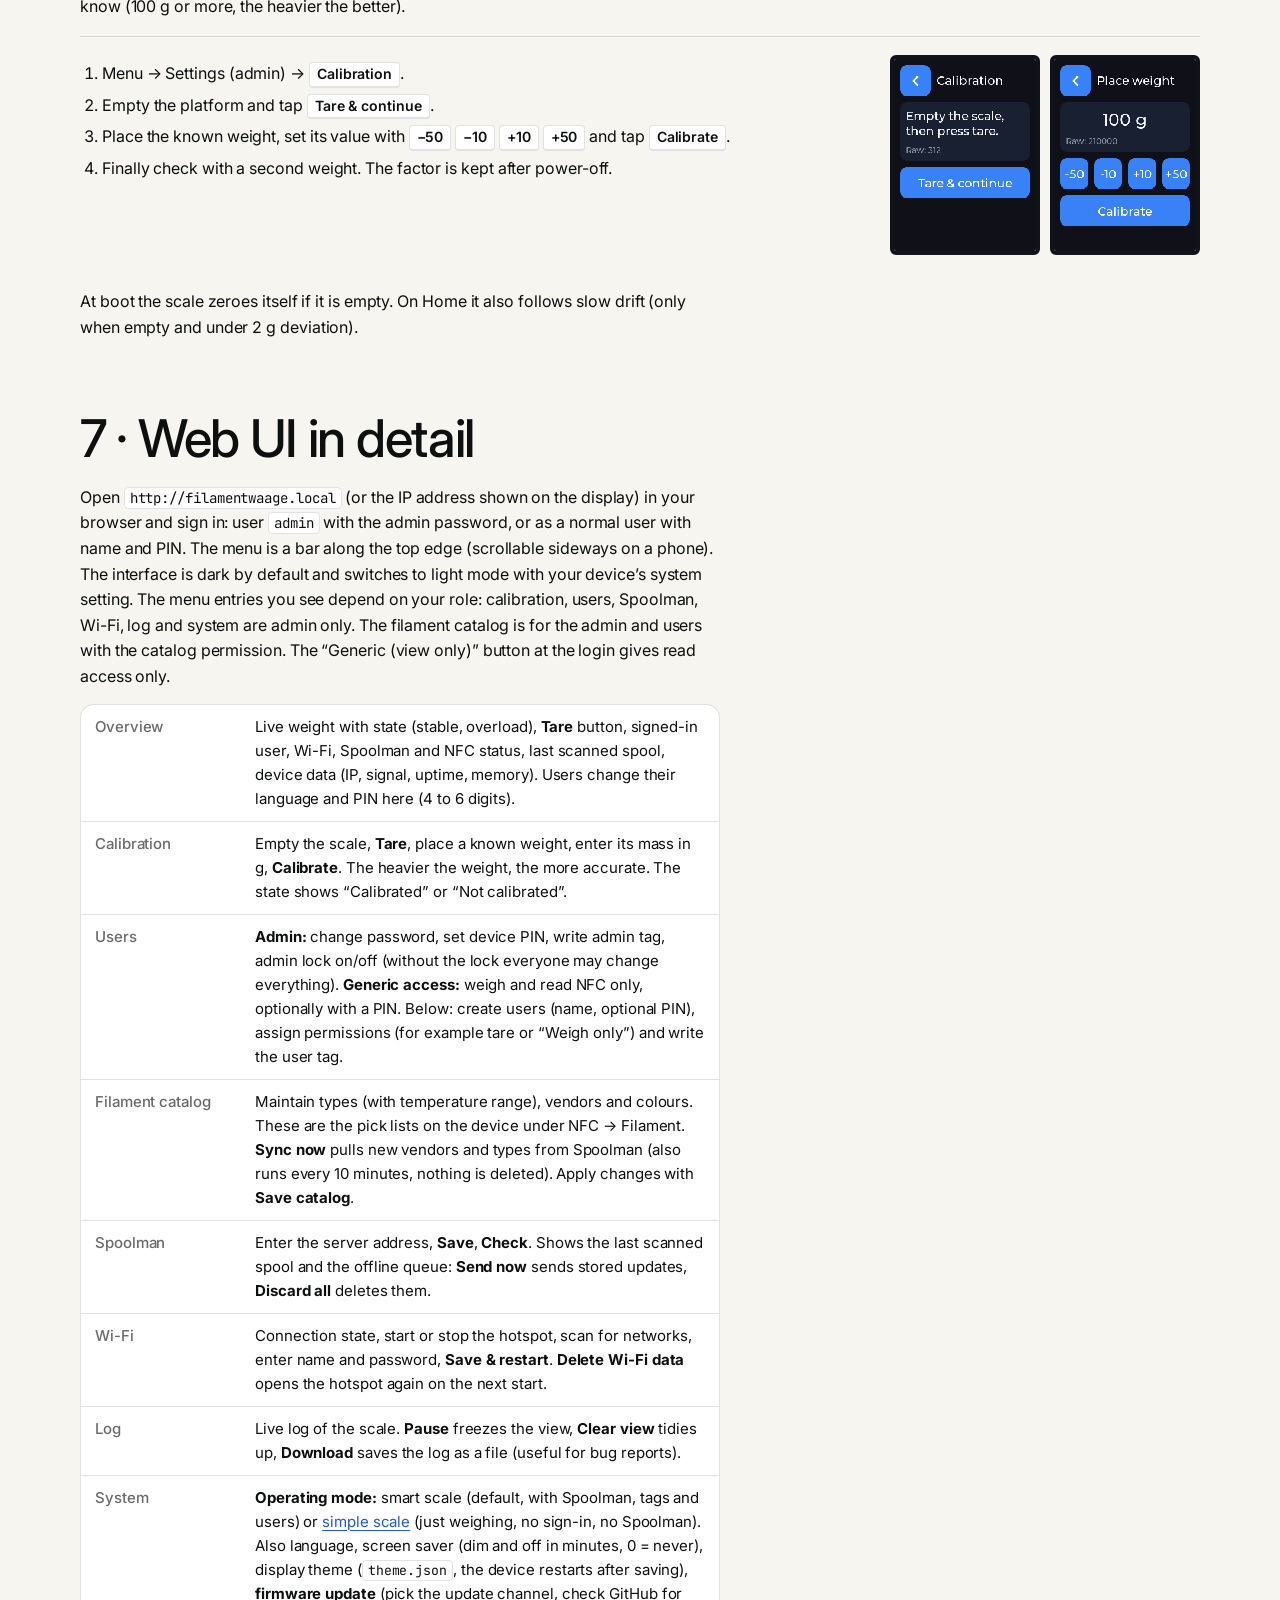
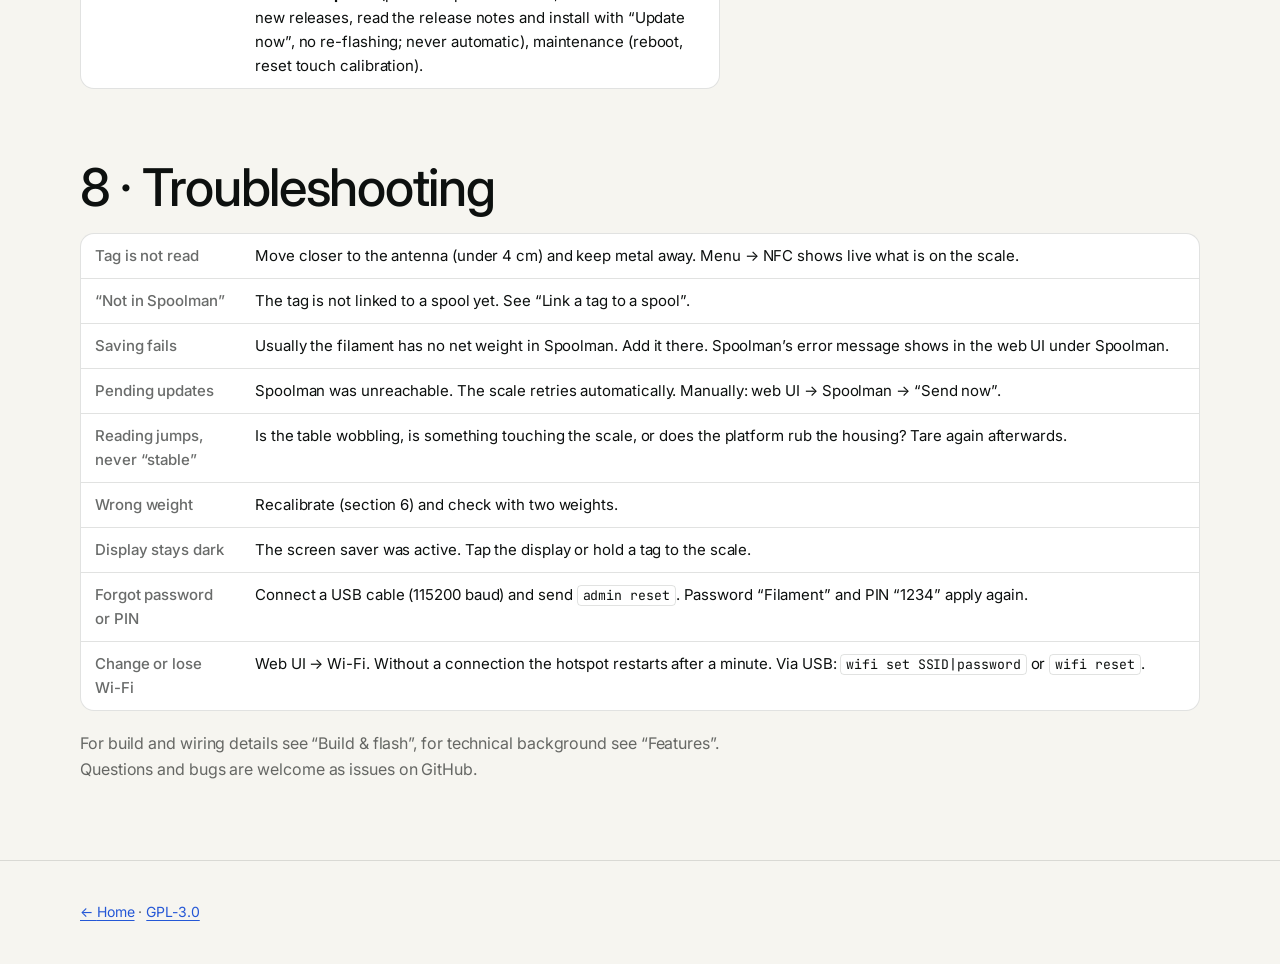
==== commit d3ac7aa7: "Describe the online firmware update on the project site and README The admin can now check GitHub fo" ====
--- a/docs/anleitung.html
+++ b/docs/anleitung.html
@@ -192,7 +192,7 @@
   <tr><th><span data-l="de">Spoolman</span><span data-l="en">Spoolman</span></th><td><span data-l="de">Server-Adresse eintragen, <b>Speichern</b>, <b>Prüfen</b>. Zeigt die zuletzt gescannte Spule und die Offline-Warteschlange: <b>Jetzt senden</b> schickt gespeicherte Updates, <b>Alle verwerfen</b> löscht sie.</span><span data-l="en">Enter the server address, <b>Save</b>, <b>Check</b>. Shows the last scanned spool and the offline queue: <b>Send now</b> sends stored updates, <b>Discard all</b> deletes them.</span></td></tr>
   <tr><th><span data-l="de">WLAN</span><span data-l="en">Wi-Fi</span></th><td><span data-l="de">Verbindungsstatus, Hotspot starten oder beenden, Netzwerke suchen, Name und Passwort eintragen, <b>Speichern &amp; neu starten</b>. <b>WLAN-Daten löschen</b> öffnet beim nächsten Start wieder den Hotspot.</span><span data-l="en">Connection state, start or stop the hotspot, scan for networks, enter name and password, <b>Save &amp; restart</b>. <b>Delete Wi-Fi data</b> opens the hotspot again on the next start.</span></td></tr>
   <tr><th><span data-l="de">Log</span><span data-l="en">Log</span></th><td><span data-l="de">Live-Log der Waage. <b>Pause</b> hält die Anzeige an, <b>Anzeige leeren</b> räumt auf, <b>Herunterladen</b> speichert das Log als Datei (hilfreich für Fehlermeldungen).</span><span data-l="en">Live log of the scale. <b>Pause</b> freezes the view, <b>Clear view</b> tidies up, <b>Download</b> saves the log as a file (useful for bug reports).</span></td></tr>
-  <tr><th><span data-l="de">System</span><span data-l="en">System</span></th><td><span data-l="de"><b>Betriebsart:</b> Smarte Waage (Standard, mit Spoolman, Tags und Benutzern) oder <a href="funktionen.html#einfach">Einfache Waage</a> (nur wiegen, ohne Anmeldung und ohne Spoolman). Dazu Sprache, Bildschirmschoner (Dimmen und Aus in Minuten, 0 = nie), Theme der Anzeige (<code>theme.json</code>, Gerät startet nach dem Speichern neu), Wartung (Neustart, Touch-Kalibrierung zurücksetzen).</span><span data-l="en"><b>Operating mode:</b> smart scale (default, with Spoolman, tags and users) or <a href="funktionen.html#einfach">simple scale</a> (just weighing, no sign-in, no Spoolman). Also language, screen saver (dim and off in minutes, 0 = never), display theme (<code>theme.json</code>, the device restarts after saving), maintenance (reboot, reset touch calibration).</span></td></tr>
+  <tr><th><span data-l="de">System</span><span data-l="en">System</span></th><td><span data-l="de"><b>Betriebsart:</b> Smarte Waage (Standard, mit Spoolman, Tags und Benutzern) oder <a href="funktionen.html#einfach">Einfache Waage</a> (nur wiegen, ohne Anmeldung und ohne Spoolman). Dazu Sprache, Bildschirmschoner (Dimmen und Aus in Minuten, 0 = nie), Theme der Anzeige (<code>theme.json</code>, Gerät startet nach dem Speichern neu), <b>Firmware-Update</b> (Update-Kanal wählen, nach neuen Releases auf GitHub suchen, Release Notes lesen und mit „Jetzt aktualisieren“ installieren, ohne neu zu flashen; nie automatisch), Wartung (Neustart, Touch-Kalibrierung zurücksetzen).</span><span data-l="en"><b>Operating mode:</b> smart scale (default, with Spoolman, tags and users) or <a href="funktionen.html#einfach">simple scale</a> (just weighing, no sign-in, no Spoolman). Also language, screen saver (dim and off in minutes, 0 = never), display theme (<code>theme.json</code>, the device restarts after saving), <b>firmware update</b> (pick the update channel, check GitHub for new releases, read the release notes and install with “Update now”, no re-flashing; never automatic), maintenance (reboot, reset touch calibration).</span></td></tr>
 </table></div>
 
 <h2 id="help"><span data-l="de">8 · Hilfe bei Problemen</span><span data-l="en">8 · Troubleshooting</span></h2>
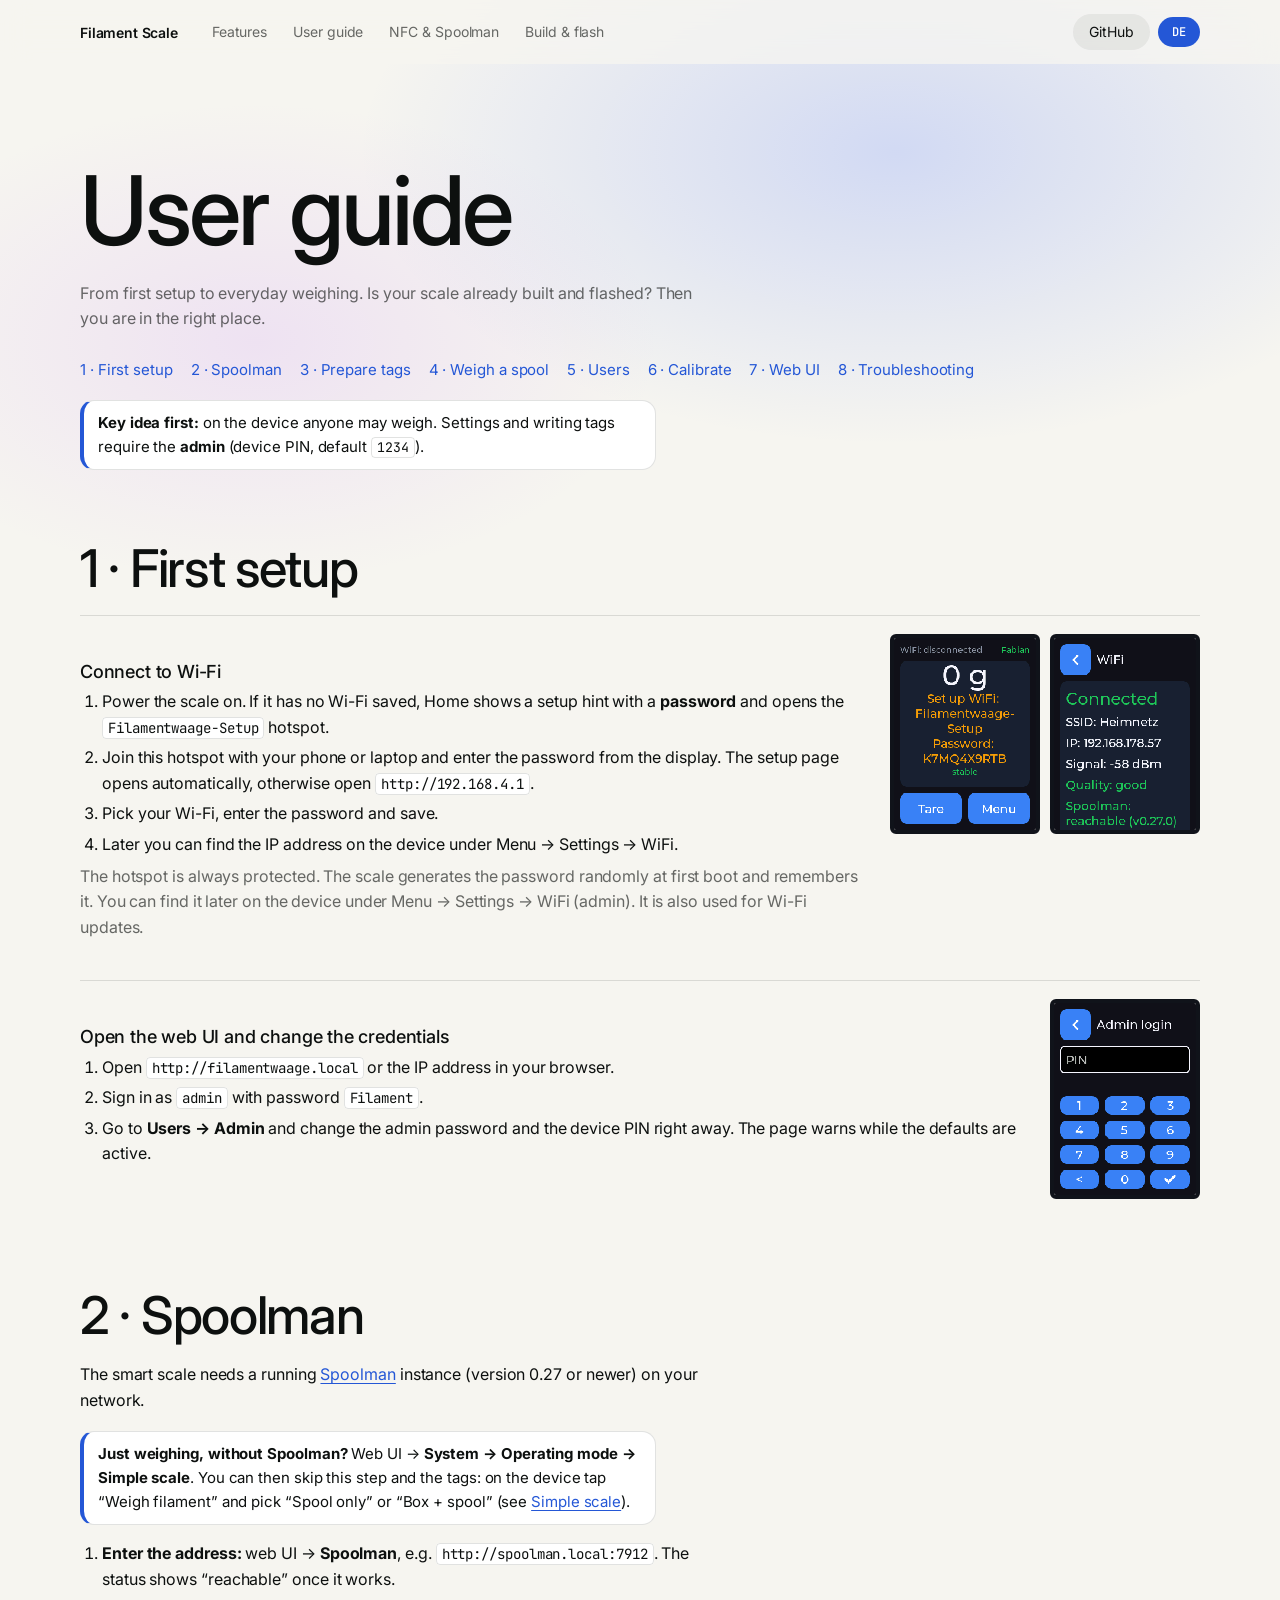
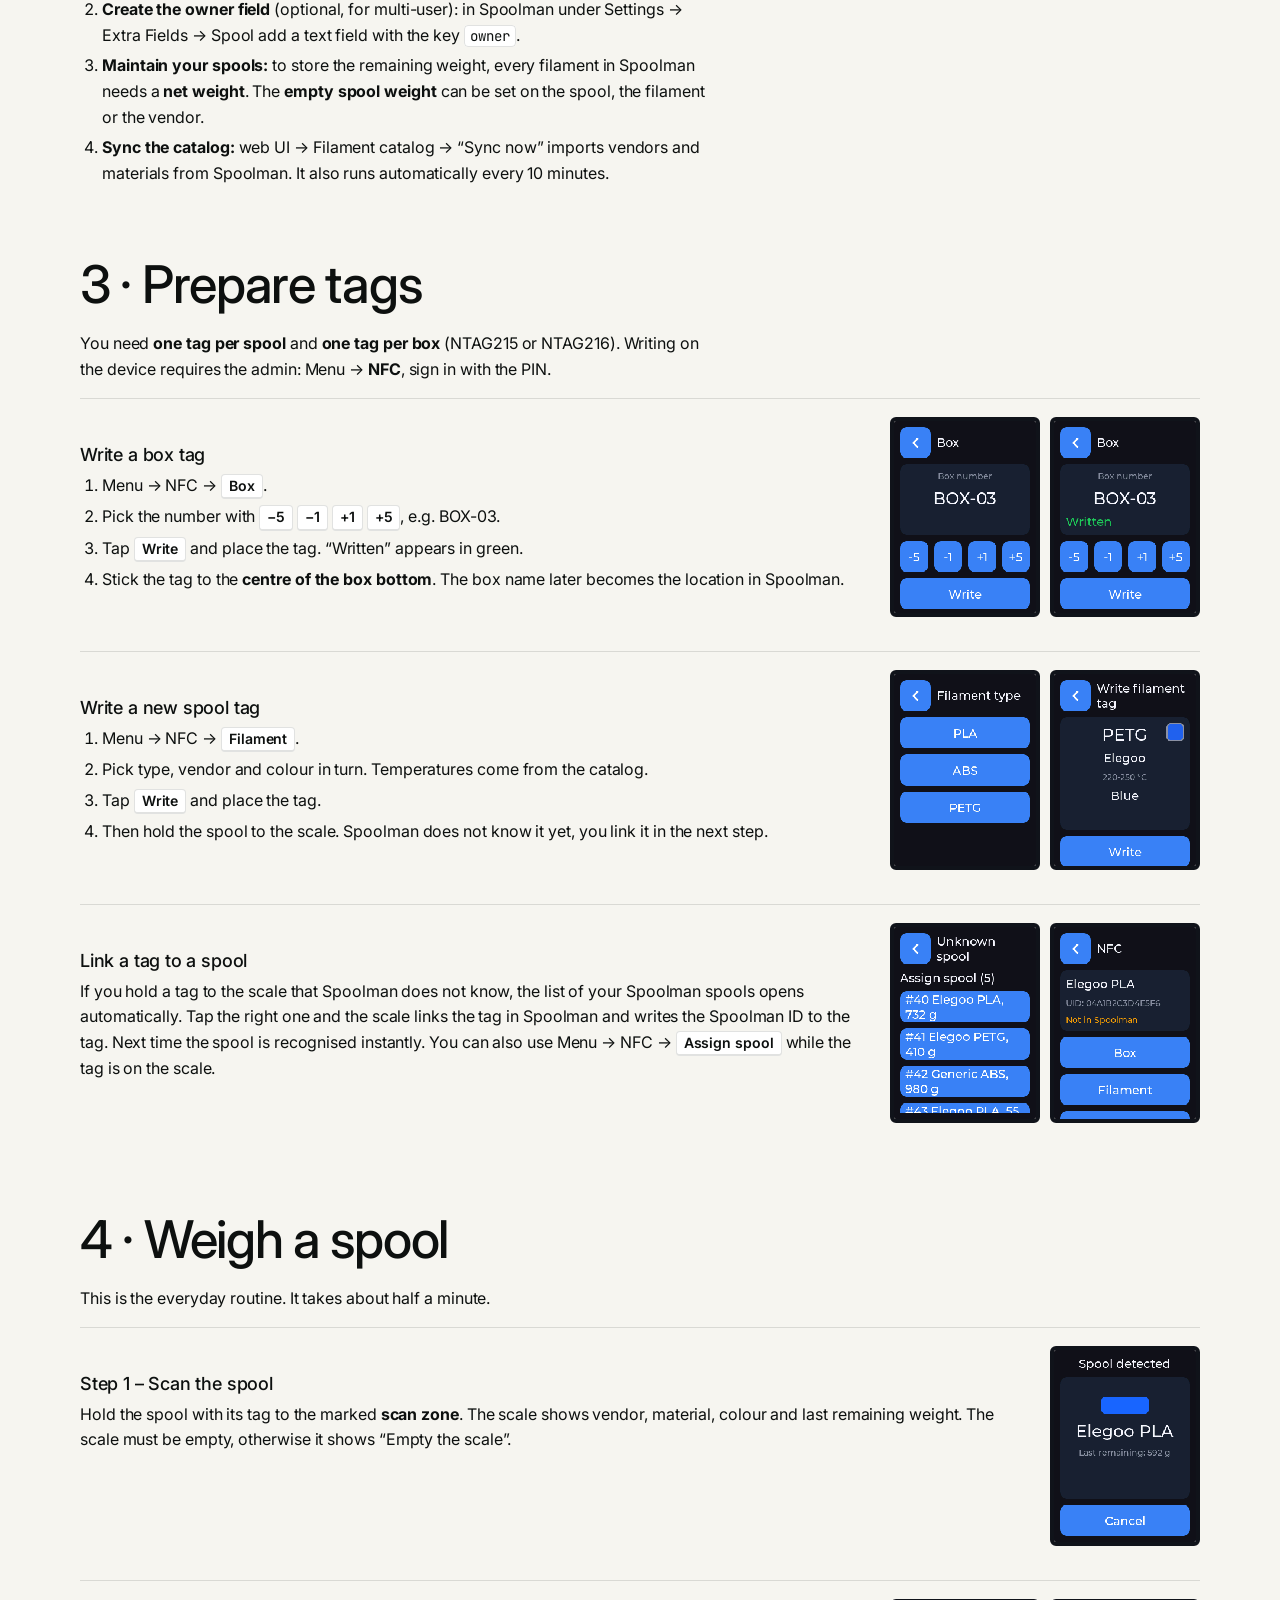
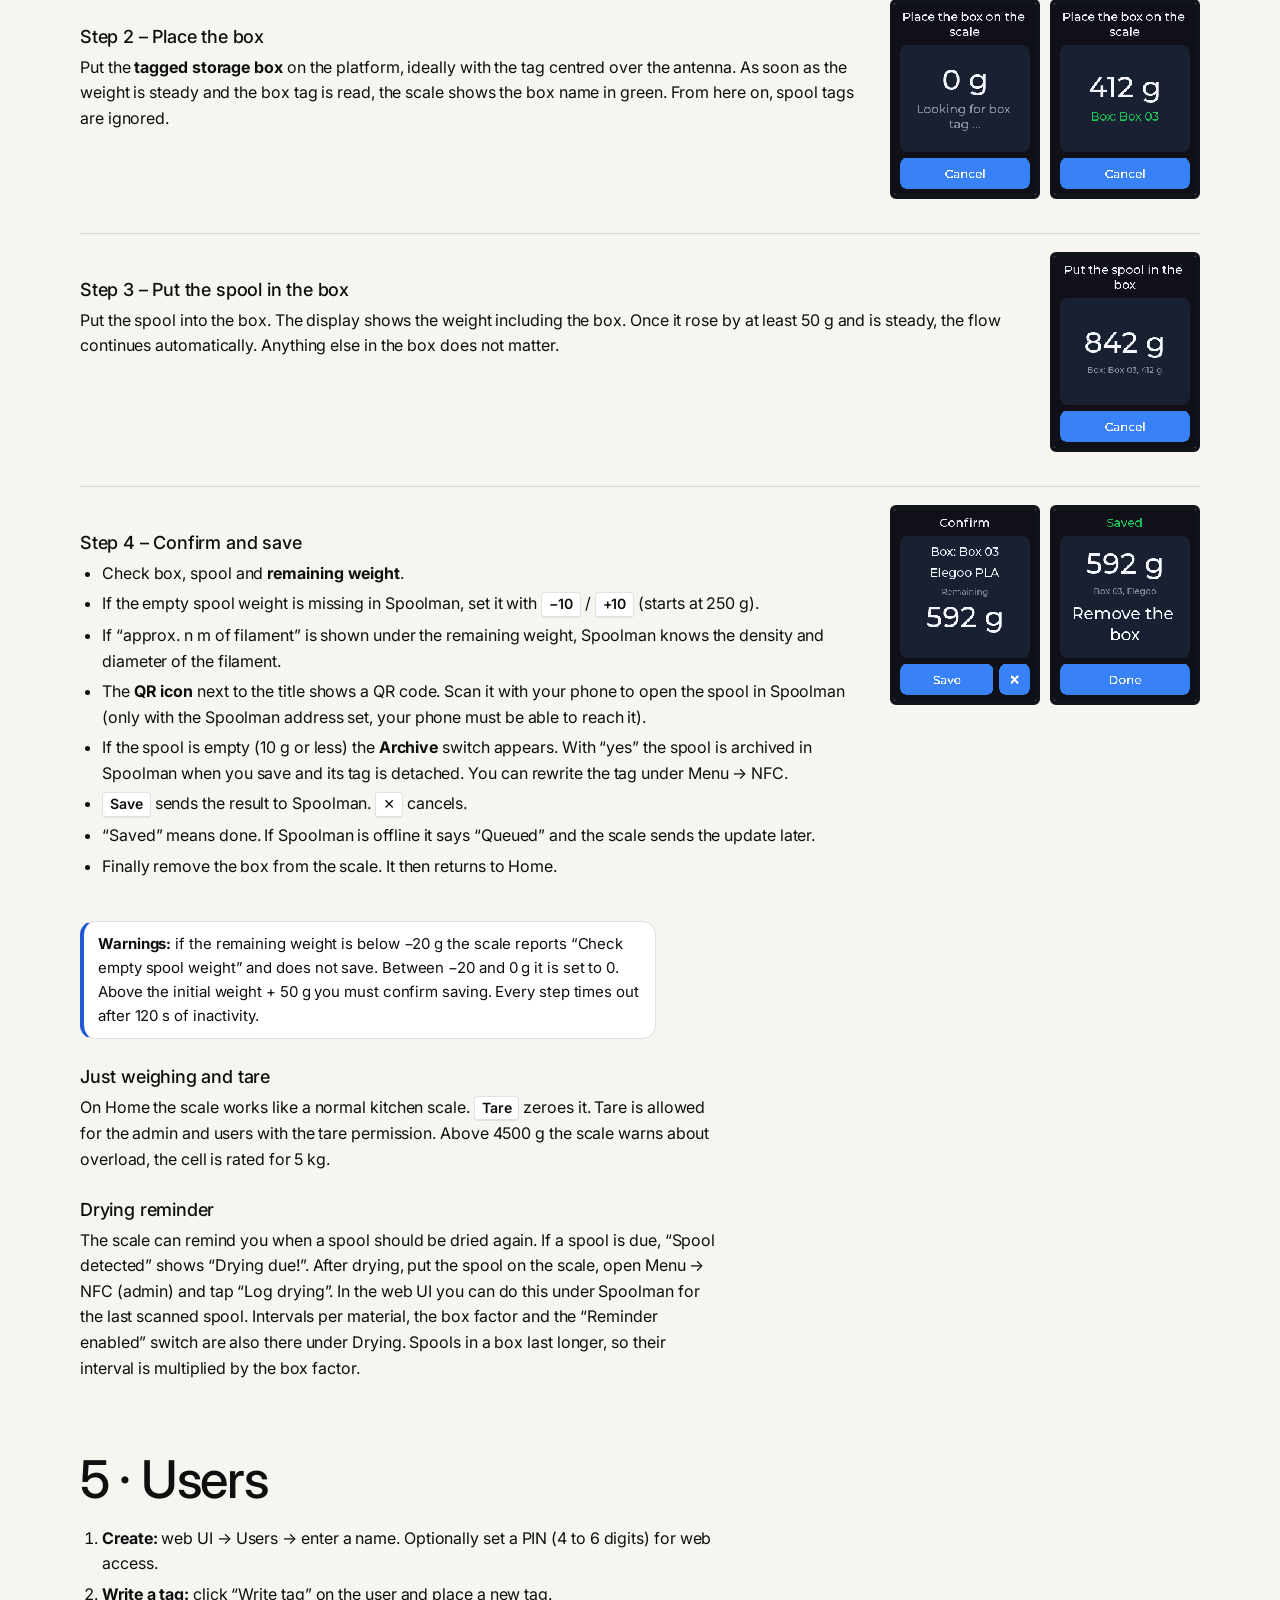
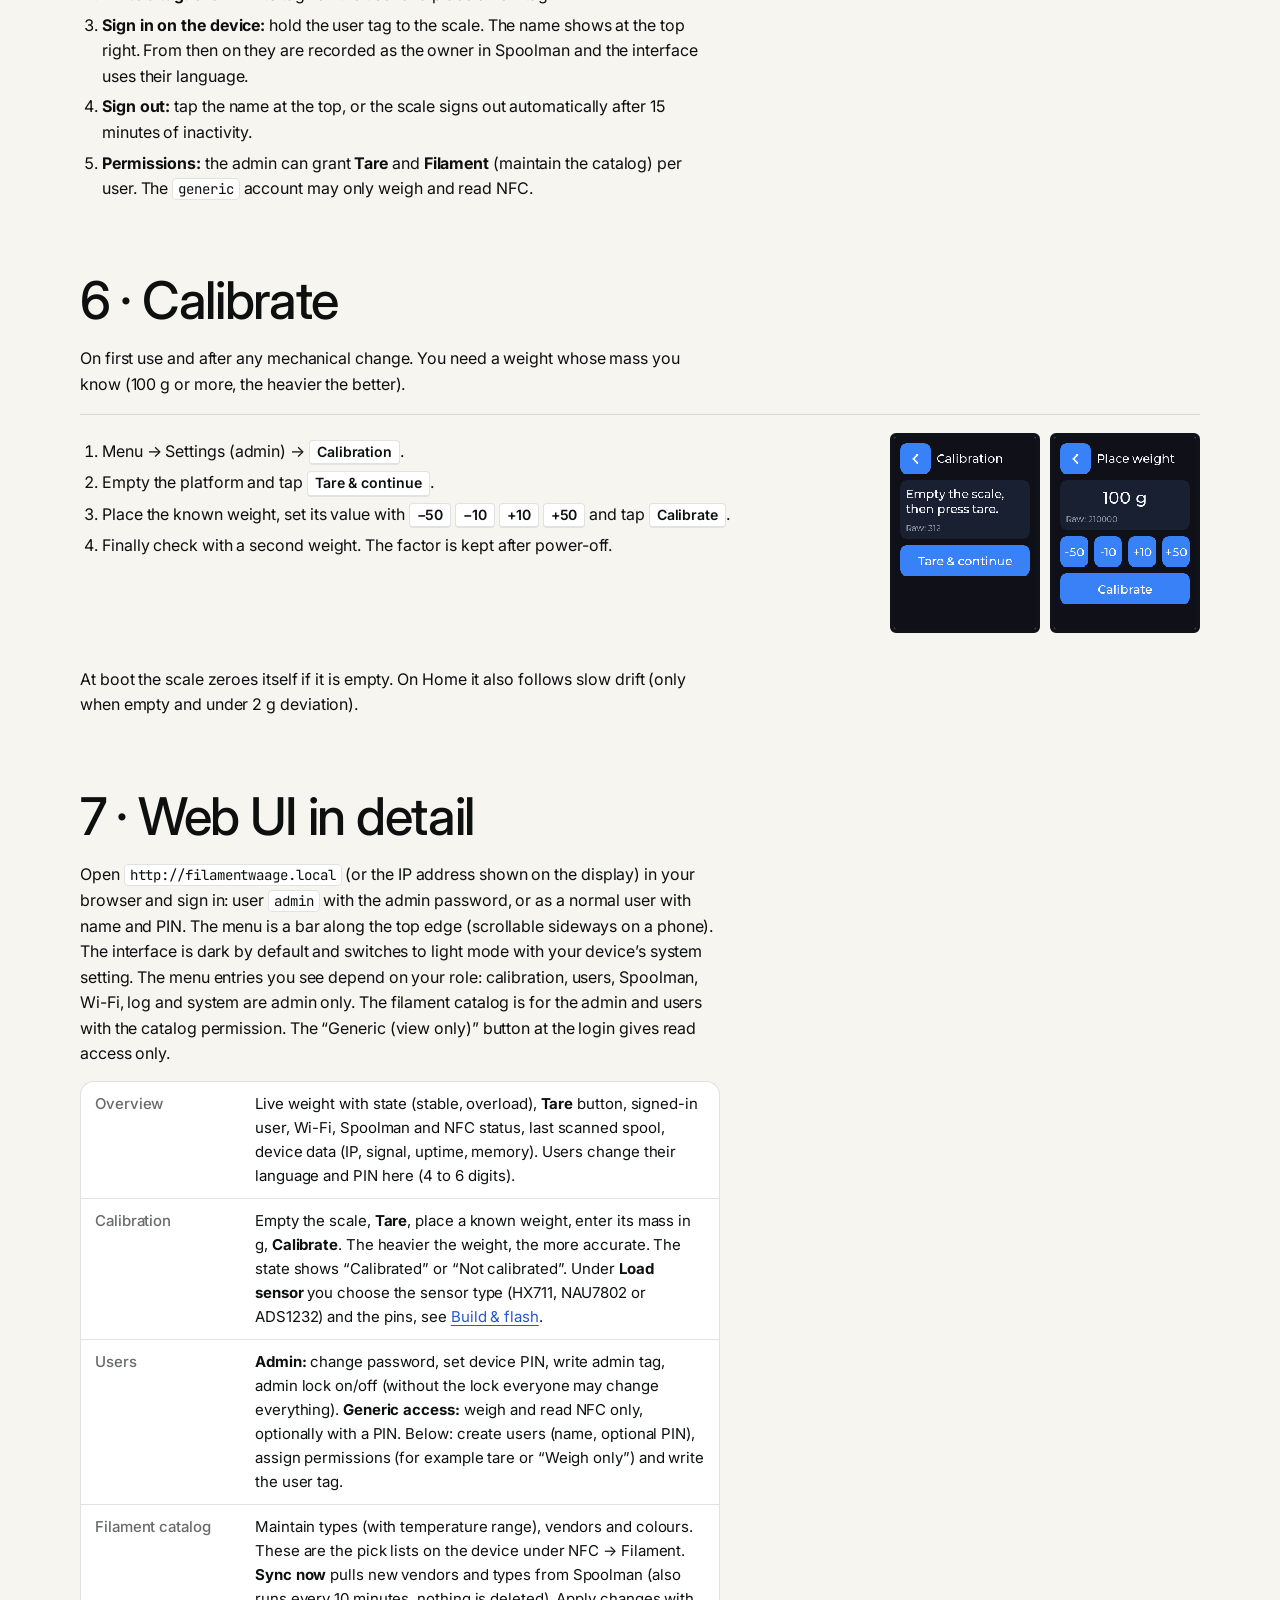
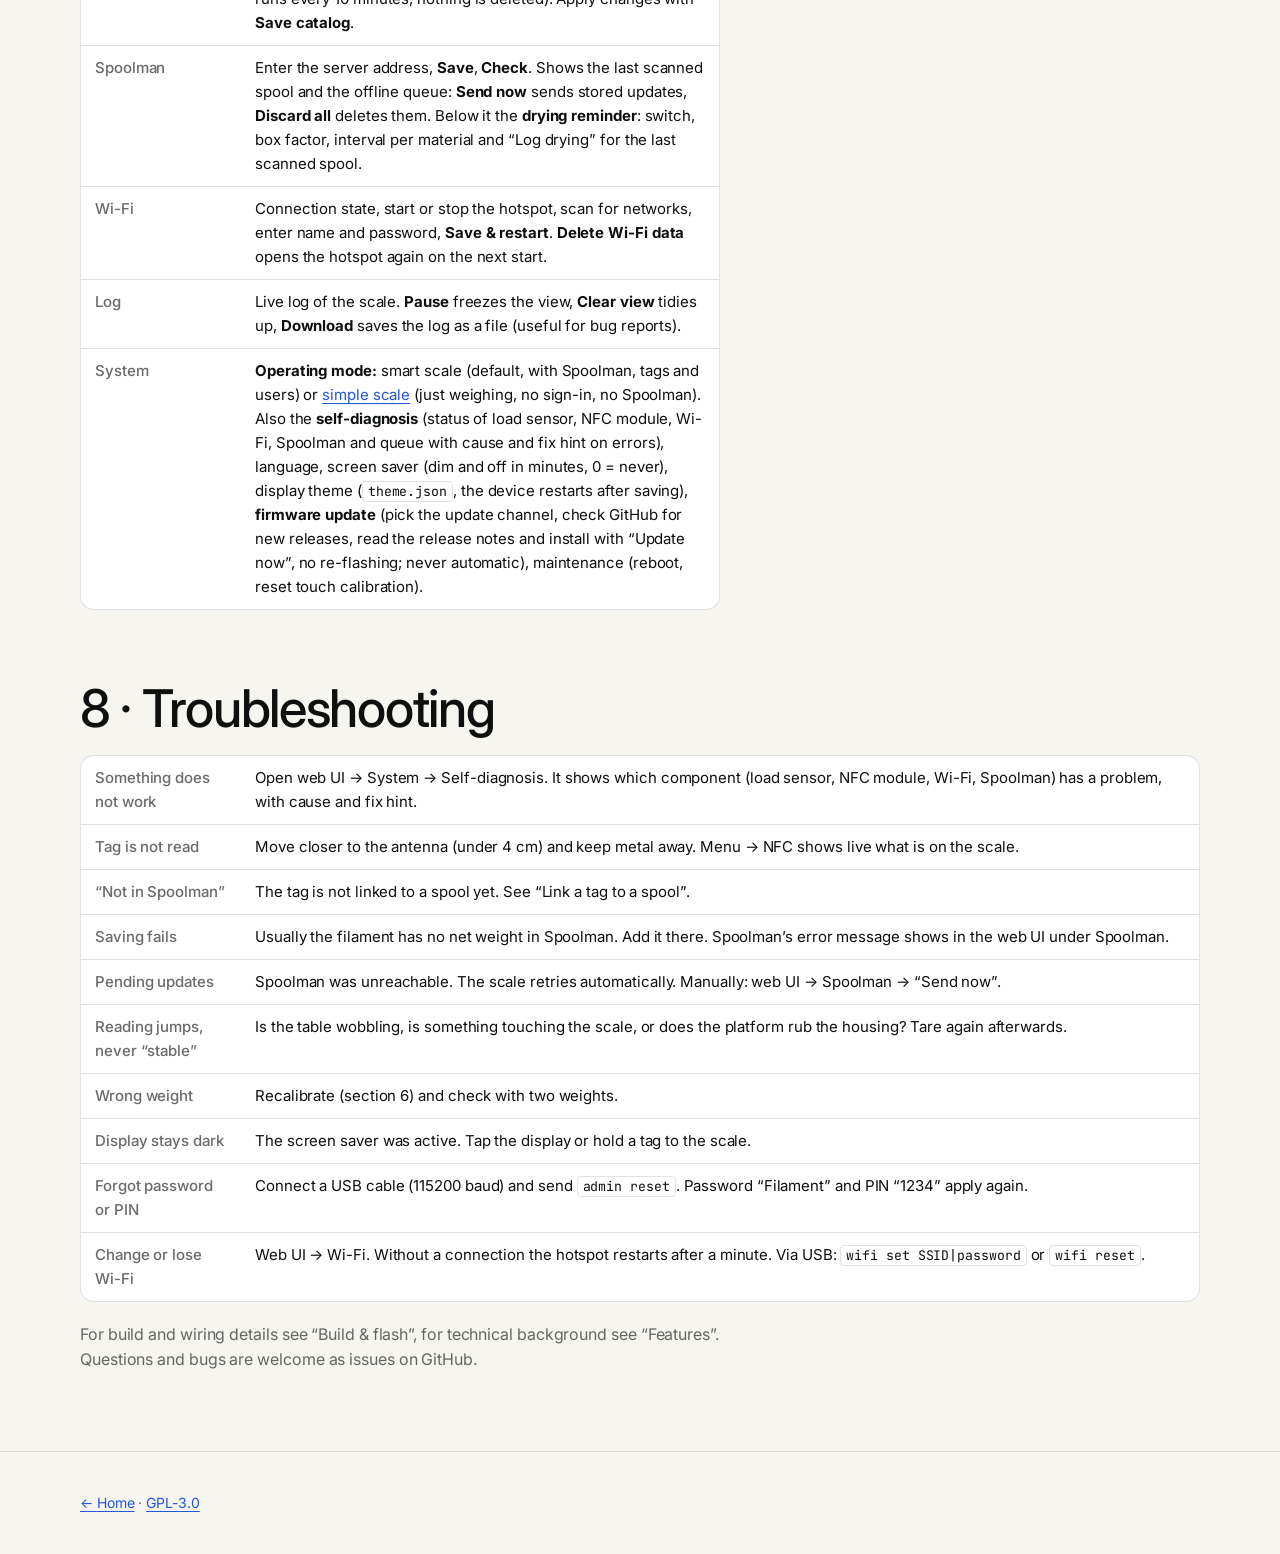
==== commit 856cbef5: "Update project site and README for drying reminder and new features Document the drying reminder (in" ====
--- a/docs/anleitung.html
+++ b/docs/anleitung.html
@@ -145,6 +145,9 @@
     <ul>
       <li><span data-l="de">Prüfe Box, Spule und <b>Restgewicht</b>.</span><span data-l="en">Check box, spool and <b>remaining weight</b>.</span></li>
       <li><span data-l="de">Fehlt das Leerspulengewicht in Spoolman, stellst du es mit <span class="kbd">−10</span> / <span class="kbd">+10</span> ein (Start 250 g).</span><span data-l="en">If the empty spool weight is missing in Spoolman, set it with <span class="kbd">−10</span> / <span class="kbd">+10</span> (starts at 250 g).</span></li>
+      <li><span data-l="de">Steht unter dem Restgewicht „ca. n m Filament“, kennt Spoolman Dichte und Durchmesser der Sorte.</span><span data-l="en">If “approx. n m of filament” is shown under the remaining weight, Spoolman knows the density and diameter of the filament.</span></li>
+      <li><span data-l="de">Das <b>QR-Symbol</b> neben dem Titel zeigt einen QR-Code. Scanne ihn mit dem Handy, um die Spule in Spoolman zu öffnen (nur mit gesetzter Spoolman-Adresse, das Handy muss sie erreichen).</span><span data-l="en">The <b>QR icon</b> next to the title shows a QR code. Scan it with your phone to open the spool in Spoolman (only with the Spoolman address set, your phone must be able to reach it).</span></li>
+      <li><span data-l="de">Ist die Spule leer (Rest höchstens 10 g), erscheint der Schalter <b>Archivieren</b>. Mit „ja“ wird die Spule beim Speichern in Spoolman archiviert und ihr Tag gelöst. Den Tag kannst du unter Menü → NFC neu beschreiben.</span><span data-l="en">If the spool is empty (10 g or less) the <b>Archive</b> switch appears. With “yes” the spool is archived in Spoolman when you save and its tag is detached. You can rewrite the tag under Menu → NFC.</span></li>
       <li><span data-l="de"><span class="kbd">Save</span> sendet das Ergebnis an Spoolman. <span class="kbd">✕</span> bricht ab.</span><span data-l="en"><span class="kbd">Save</span> sends the result to Spoolman. <span class="kbd">✕</span> cancels.</span></li>
       <li><span data-l="de">Bei „Saved“ ist alles erledigt. Ist Spoolman offline, steht „Queued“ da und die Waage schickt das Update später nach.</span><span data-l="en">“Saved” means done. If Spoolman is offline it says “Queued” and the scale sends the update later.</span></li>
       <li><span data-l="de">Nimm zum Schluss die Box von der Waage. Dann geht sie zurück zu Home.</span><span data-l="en">Finally remove the box from the scale. It then returns to Home.</span></li>
@@ -157,6 +160,9 @@
 
 <h3><span data-l="de">Nur wiegen und Tara</span><span data-l="en">Just weighing and tare</span></h3>
 <p><span data-l="de">Auf Home ist die Waage eine normale Küchenwaage. <span class="kbd">Tara</span> nullt sie. Tara dürfen der Admin und Benutzer mit Tara-Recht. Über 4500 g warnt die Waage vor Überlast, die Zelle verträgt 5 kg.</span><span data-l="en">On Home the scale works like a normal kitchen scale. <span class="kbd">Tare</span> zeroes it. Tare is allowed for the admin and users with the tare permission. Above 4500 g the scale warns about overload, the cell is rated for 5 kg.</span></p>
+
+<h3><span data-l="de">Trocknungs-Erinnerung</span><span data-l="en">Drying reminder</span></h3>
+<p><span data-l="de">Die Waage kann dich erinnern, wenn eine Spule wieder getrocknet werden sollte. Ist eine Spule fällig, steht auf „Spule erkannt“ der Hinweis „Trocknen fällig!“. Nach dem Trocknen legst du die Spule auf die Waage, öffnest Menü → NFC (Admin) und tippst auf „Trocknung eintragen“. In der Weboberfläche geht das unter Spoolman bei der zuletzt gescannten Spule. Intervalle je Material, Box-Faktor und der Schalter „Erinnerung aktiv“ stehen ebenfalls dort unter Trocknung. Spulen in einer Box halten länger, ihr Intervall wird mit dem Box-Faktor multipliziert.</span><span data-l="en">The scale can remind you when a spool should be dried again. If a spool is due, “Spool detected” shows “Drying due!”. After drying, put the spool on the scale, open Menu → NFC (admin) and tap “Log drying”. In the web UI you can do this under Spoolman for the last scanned spool. Intervals per material, the box factor and the “Reminder enabled” switch are also there under Drying. Spools in a box last longer, so their interval is multiplied by the box factor.</span></p>
 
 <h2 id="users"><span data-l="de">5 · Benutzer</span><span data-l="en">5 · Users</span></h2>
 <ol>
@@ -186,17 +192,18 @@
 <p><span data-l="de">Öffne <code>http://filamentwaage.local</code> (oder die IP-Adresse vom Display) im Browser und melde dich an: Benutzer <code>admin</code> mit dem Admin-Passwort, oder als normaler Benutzer mit Name und PIN. Das Menü liegt als Leiste am oberen Rand (auf dem Handy seitlich scrollbar). Die Oberfläche ist standardmäßig dunkel und wechselt mit der Systemeinstellung deines Geräts in den Hellmodus. Welche Menüpunkte du siehst, hängt von deiner Rolle ab: Kalibrierung, Benutzer, Spoolman, WLAN, Log und System sieht nur der Admin. Der Filament-Katalog ist für den Admin und Benutzer mit Katalog-Recht. Der Knopf „Generic (nur ansehen)“ am Login gibt nur Lesezugriff.</span><span data-l="en">Open <code>http://filamentwaage.local</code> (or the IP address shown on the display) in your browser and sign in: user <code>admin</code> with the admin password, or as a normal user with name and PIN. The menu is a bar along the top edge (scrollable sideways on a phone). The interface is dark by default and switches to light mode with your device’s system setting. The menu entries you see depend on your role: calibration, users, Spoolman, Wi-Fi, log and system are admin only. The filament catalog is for the admin and users with the catalog permission. The “Generic (view only)” button at the login gives read access only.</span></p>
 <div class="table-scroll"><table>
   <tr><th><span data-l="de">Übersicht</span><span data-l="en">Overview</span></th><td><span data-l="de">Live-Gewicht mit Status (stabil, Überlast), Knopf <b>Tara</b>, angemeldeter Benutzer, WLAN-, Spoolman- und NFC-Status, zuletzt gescannte Spule, Gerätedaten (IP, Signal, Laufzeit, Speicher). Benutzer ändern hier ihre Sprache und PIN (4 bis 6 Ziffern).</span><span data-l="en">Live weight with state (stable, overload), <b>Tare</b> button, signed-in user, Wi-Fi, Spoolman and NFC status, last scanned spool, device data (IP, signal, uptime, memory). Users change their language and PIN here (4 to 6 digits).</span></td></tr>
-  <tr><th><span data-l="de">Kalibrierung</span><span data-l="en">Calibration</span></th><td><span data-l="de">Waage leeren, <b>Tara</b>, Gewicht mit bekannter Masse auflegen, Masse in g eintragen, <b>Kalibrieren</b>. Je schwerer das Gewicht, desto genauer. Der Status zeigt „Kalibriert“ oder „Nicht kalibriert“.</span><span data-l="en">Empty the scale, <b>Tare</b>, place a known weight, enter its mass in g, <b>Calibrate</b>. The heavier the weight, the more accurate. The state shows “Calibrated” or “Not calibrated”.</span></td></tr>
+  <tr><th><span data-l="de">Kalibrierung</span><span data-l="en">Calibration</span></th><td><span data-l="de">Waage leeren, <b>Tara</b>, Gewicht mit bekannter Masse auflegen, Masse in g eintragen, <b>Kalibrieren</b>. Je schwerer das Gewicht, desto genauer. Der Status zeigt „Kalibriert“ oder „Nicht kalibriert“. Unter <b>Wägesensor</b> wählst du den Sensortyp (HX711, NAU7802 oder ADS1232) und die Pins, siehe <a href="bauen.html#sensor">Bauen &amp; Flashen</a>.</span><span data-l="en">Empty the scale, <b>Tare</b>, place a known weight, enter its mass in g, <b>Calibrate</b>. The heavier the weight, the more accurate. The state shows “Calibrated” or “Not calibrated”. Under <b>Load sensor</b> you choose the sensor type (HX711, NAU7802 or ADS1232) and the pins, see <a href="bauen.html#sensor">Build &amp; flash</a>.</span></td></tr>
   <tr><th><span data-l="de">Benutzer</span><span data-l="en">Users</span></th><td><span data-l="de"><b>Admin:</b> Passwort ändern, Geräte-PIN setzen, Admin-Tag schreiben, Admin-Sperre ein/aus (ohne Sperre darf jeder alles ändern). <b>Generic-Zugang:</b> nur wiegen und NFC lesen, optional mit PIN. Darunter Benutzer anlegen (Name, optional PIN), Rechte vergeben (zum Beispiel Tara oder „Nur wiegen“) und den Benutzer-Tag schreiben.</span><span data-l="en"><b>Admin:</b> change password, set device PIN, write admin tag, admin lock on/off (without the lock everyone may change everything). <b>Generic access:</b> weigh and read NFC only, optionally with a PIN. Below: create users (name, optional PIN), assign permissions (for example tare or “Weigh only”) and write the user tag.</span></td></tr>
   <tr><th><span data-l="de">Filament-Katalog</span><span data-l="en">Filament catalog</span></th><td><span data-l="de">Typen (mit Temperaturbereich), Hersteller und Farben pflegen. Das sind die Auswahllisten am Gerät unter NFC → Filament. <b>Jetzt abgleichen</b> holt neue Hersteller und Typen aus Spoolman (läuft auch alle 10 Minuten, es wird nichts gelöscht). Änderungen erst mit <b>Katalog speichern</b> übernehmen.</span><span data-l="en">Maintain types (with temperature range), vendors and colours. These are the pick lists on the device under NFC → Filament. <b>Sync now</b> pulls new vendors and types from Spoolman (also runs every 10 minutes, nothing is deleted). Apply changes with <b>Save catalog</b>.</span></td></tr>
-  <tr><th><span data-l="de">Spoolman</span><span data-l="en">Spoolman</span></th><td><span data-l="de">Server-Adresse eintragen, <b>Speichern</b>, <b>Prüfen</b>. Zeigt die zuletzt gescannte Spule und die Offline-Warteschlange: <b>Jetzt senden</b> schickt gespeicherte Updates, <b>Alle verwerfen</b> löscht sie.</span><span data-l="en">Enter the server address, <b>Save</b>, <b>Check</b>. Shows the last scanned spool and the offline queue: <b>Send now</b> sends stored updates, <b>Discard all</b> deletes them.</span></td></tr>
+  <tr><th><span data-l="de">Spoolman</span><span data-l="en">Spoolman</span></th><td><span data-l="de">Server-Adresse eintragen, <b>Speichern</b>, <b>Prüfen</b>. Zeigt die zuletzt gescannte Spule und die Offline-Warteschlange: <b>Jetzt senden</b> schickt gespeicherte Updates, <b>Alle verwerfen</b> löscht sie. Darunter die <b>Trocknungs-Erinnerung</b>: Schalter, Box-Faktor, Intervall je Material und „Trocknung eintragen“ für die zuletzt gescannte Spule.</span><span data-l="en">Enter the server address, <b>Save</b>, <b>Check</b>. Shows the last scanned spool and the offline queue: <b>Send now</b> sends stored updates, <b>Discard all</b> deletes them. Below it the <b>drying reminder</b>: switch, box factor, interval per material and “Log drying” for the last scanned spool.</span></td></tr>
   <tr><th><span data-l="de">WLAN</span><span data-l="en">Wi-Fi</span></th><td><span data-l="de">Verbindungsstatus, Hotspot starten oder beenden, Netzwerke suchen, Name und Passwort eintragen, <b>Speichern &amp; neu starten</b>. <b>WLAN-Daten löschen</b> öffnet beim nächsten Start wieder den Hotspot.</span><span data-l="en">Connection state, start or stop the hotspot, scan for networks, enter name and password, <b>Save &amp; restart</b>. <b>Delete Wi-Fi data</b> opens the hotspot again on the next start.</span></td></tr>
   <tr><th><span data-l="de">Log</span><span data-l="en">Log</span></th><td><span data-l="de">Live-Log der Waage. <b>Pause</b> hält die Anzeige an, <b>Anzeige leeren</b> räumt auf, <b>Herunterladen</b> speichert das Log als Datei (hilfreich für Fehlermeldungen).</span><span data-l="en">Live log of the scale. <b>Pause</b> freezes the view, <b>Clear view</b> tidies up, <b>Download</b> saves the log as a file (useful for bug reports).</span></td></tr>
-  <tr><th><span data-l="de">System</span><span data-l="en">System</span></th><td><span data-l="de"><b>Betriebsart:</b> Smarte Waage (Standard, mit Spoolman, Tags und Benutzern) oder <a href="funktionen.html#einfach">Einfache Waage</a> (nur wiegen, ohne Anmeldung und ohne Spoolman). Dazu Sprache, Bildschirmschoner (Dimmen und Aus in Minuten, 0 = nie), Theme der Anzeige (<code>theme.json</code>, Gerät startet nach dem Speichern neu), <b>Firmware-Update</b> (Update-Kanal wählen, nach neuen Releases auf GitHub suchen, Release Notes lesen und mit „Jetzt aktualisieren“ installieren, ohne neu zu flashen; nie automatisch), Wartung (Neustart, Touch-Kalibrierung zurücksetzen).</span><span data-l="en"><b>Operating mode:</b> smart scale (default, with Spoolman, tags and users) or <a href="funktionen.html#einfach">simple scale</a> (just weighing, no sign-in, no Spoolman). Also language, screen saver (dim and off in minutes, 0 = never), display theme (<code>theme.json</code>, the device restarts after saving), <b>firmware update</b> (pick the update channel, check GitHub for new releases, read the release notes and install with “Update now”, no re-flashing; never automatic), maintenance (reboot, reset touch calibration).</span></td></tr>
+  <tr><th><span data-l="de">System</span><span data-l="en">System</span></th><td><span data-l="de"><b>Betriebsart:</b> Smarte Waage (Standard, mit Spoolman, Tags und Benutzern) oder <a href="funktionen.html#einfach">Einfache Waage</a> (nur wiegen, ohne Anmeldung und ohne Spoolman). Dazu die <b>Selbstdiagnose</b> (Status von Wägesensor, NFC-Modul, WLAN, Spoolman und Warteschlange mit Ursache und Lösungstipp bei Fehlern), Sprache, Bildschirmschoner (Dimmen und Aus in Minuten, 0 = nie), Theme der Anzeige (<code>theme.json</code>, Gerät startet nach dem Speichern neu), <b>Firmware-Update</b> (Update-Kanal wählen, nach neuen Releases auf GitHub suchen, Release Notes lesen und mit „Jetzt aktualisieren“ installieren, ohne neu zu flashen; nie automatisch), Wartung (Neustart, Touch-Kalibrierung zurücksetzen).</span><span data-l="en"><b>Operating mode:</b> smart scale (default, with Spoolman, tags and users) or <a href="funktionen.html#einfach">simple scale</a> (just weighing, no sign-in, no Spoolman). Also the <b>self-diagnosis</b> (status of load sensor, NFC module, Wi-Fi, Spoolman and queue with cause and fix hint on errors), language, screen saver (dim and off in minutes, 0 = never), display theme (<code>theme.json</code>, the device restarts after saving), <b>firmware update</b> (pick the update channel, check GitHub for new releases, read the release notes and install with “Update now”, no re-flashing; never automatic), maintenance (reboot, reset touch calibration).</span></td></tr>
 </table></div>
 
 <h2 id="help"><span data-l="de">8 · Hilfe bei Problemen</span><span data-l="en">8 · Troubleshooting</span></h2>
 <table>
+  <tr><th><span data-l="de">Etwas funktioniert nicht</span><span data-l="en">Something does not work</span></th><td><span data-l="de">Öffne Weboberfläche → System → Selbstdiagnose. Sie zeigt, welche Komponente (Wägesensor, NFC-Modul, WLAN, Spoolman) ein Problem hat, mit Ursache und Lösungstipp.</span><span data-l="en">Open web UI → System → Self-diagnosis. It shows which component (load sensor, NFC module, Wi-Fi, Spoolman) has a problem, with cause and fix hint.</span></td></tr>
   <tr><th><span data-l="de">Tag wird nicht gelesen</span><span data-l="en">Tag is not read</span></th><td><span data-l="de">Näher an die Antenne (unter 4 cm), Metall in der Nähe vermeiden. In Menü → NFC siehst du live, was aufliegt.</span><span data-l="en">Move closer to the antenna (under 4 cm) and keep metal away. Menu → NFC shows live what is on the scale.</span></td></tr>
   <tr><th><span data-l="de">„Nicht in Spoolman“</span><span data-l="en">“Not in Spoolman”</span></th><td><span data-l="de">Der Tag ist noch keiner Spule zugeordnet. Siehe „Tag einer Spule zuordnen“.</span><span data-l="en">The tag is not linked to a spool yet. See “Link a tag to a spool”.</span></td></tr>
   <tr><th><span data-l="de">Speichern schlägt fehl</span><span data-l="en">Saving fails</span></th><td><span data-l="de">Meist hat das Filament in Spoolman kein Füllgewicht. Trage es dort ein. Die Fehlermeldung von Spoolman erscheint in der Weboberfläche unter Spoolman.</span><span data-l="en">Usually the filament has no net weight in Spoolman. Add it there. Spoolman’s error message shows in the web UI under Spoolman.</span></td></tr>
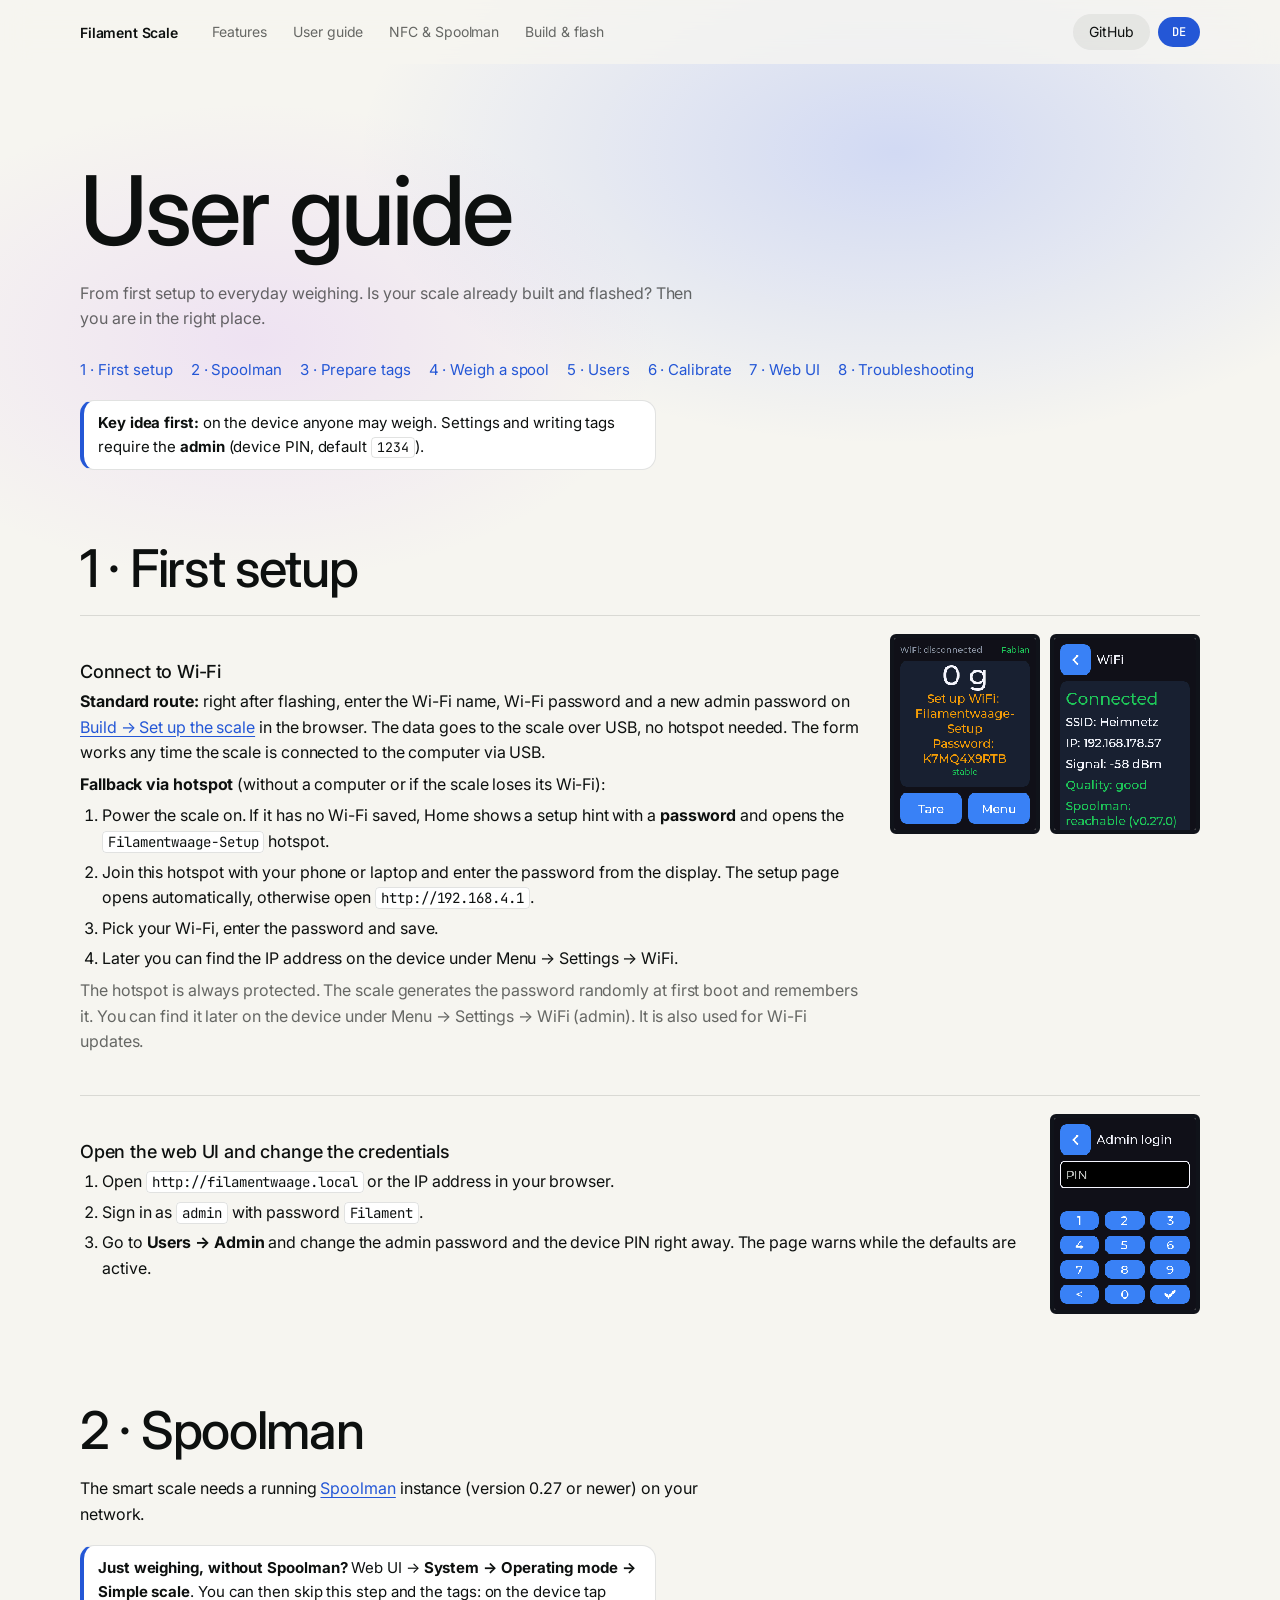
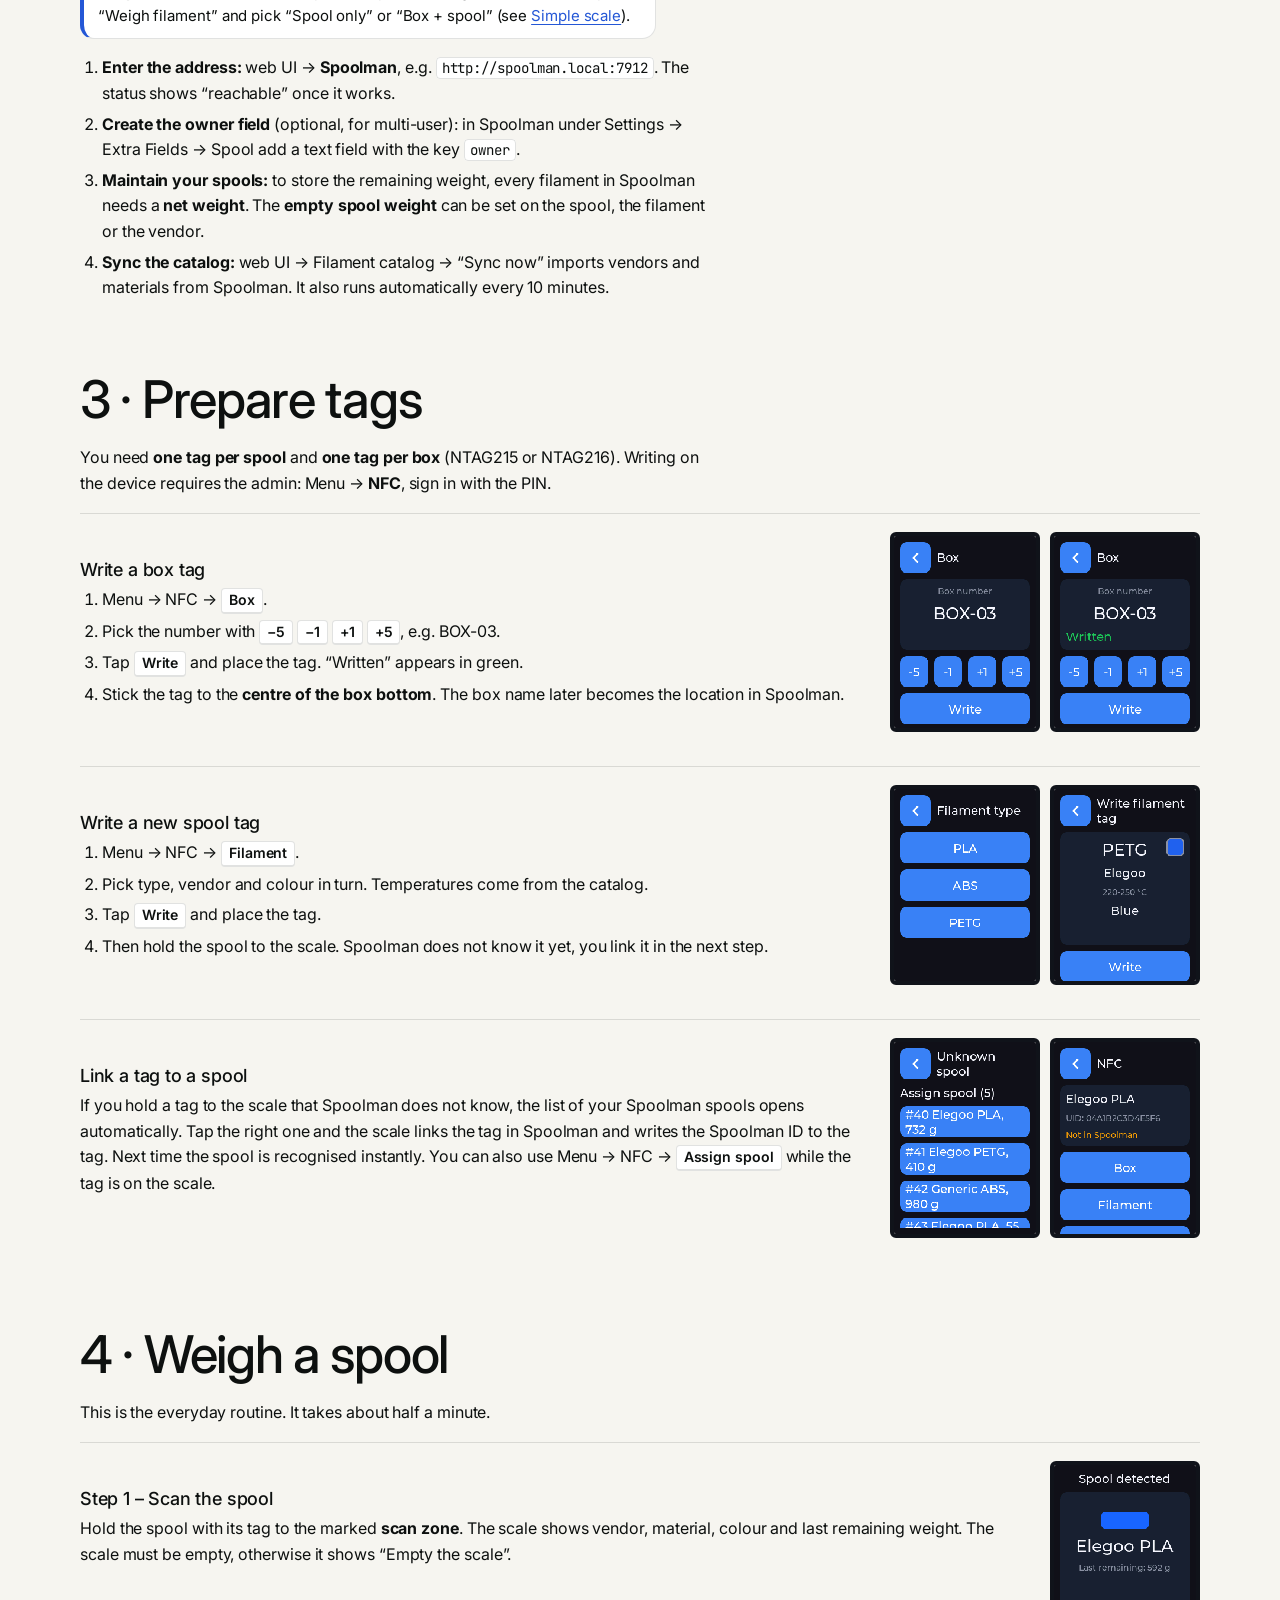
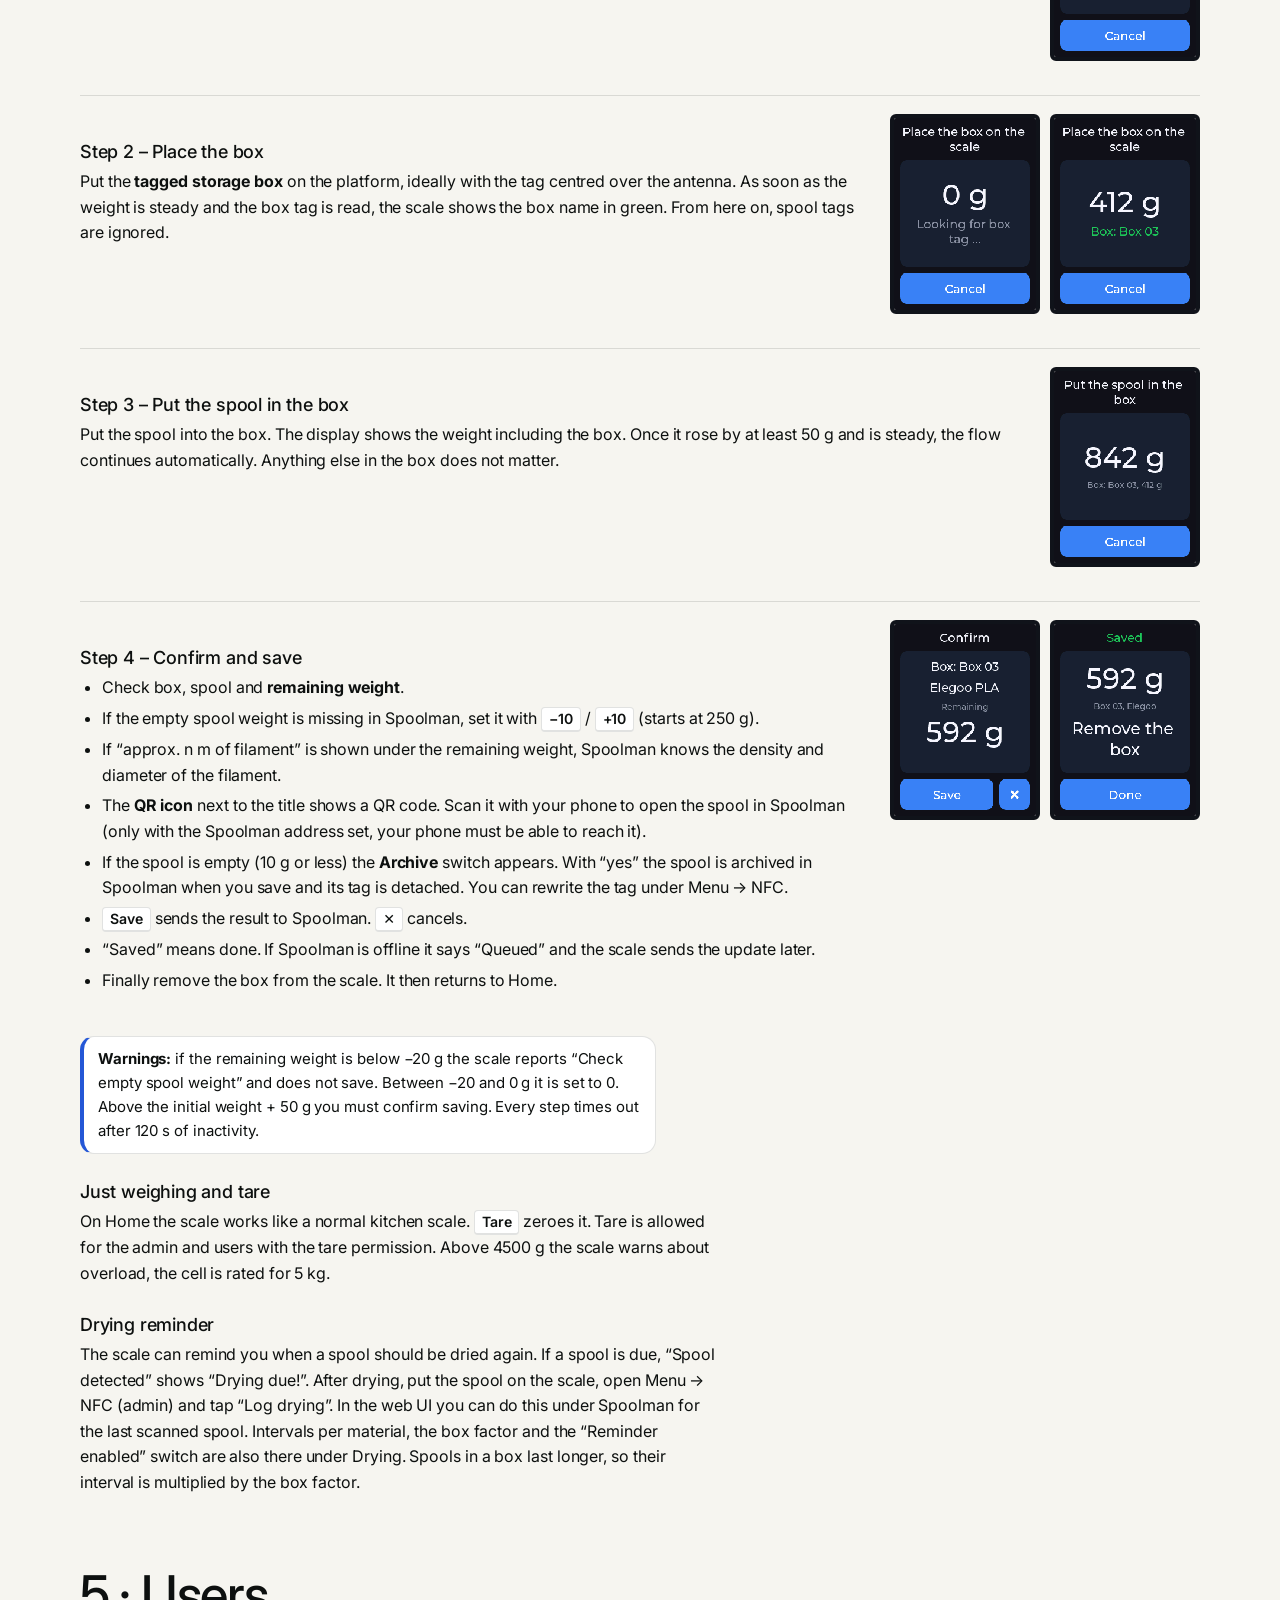
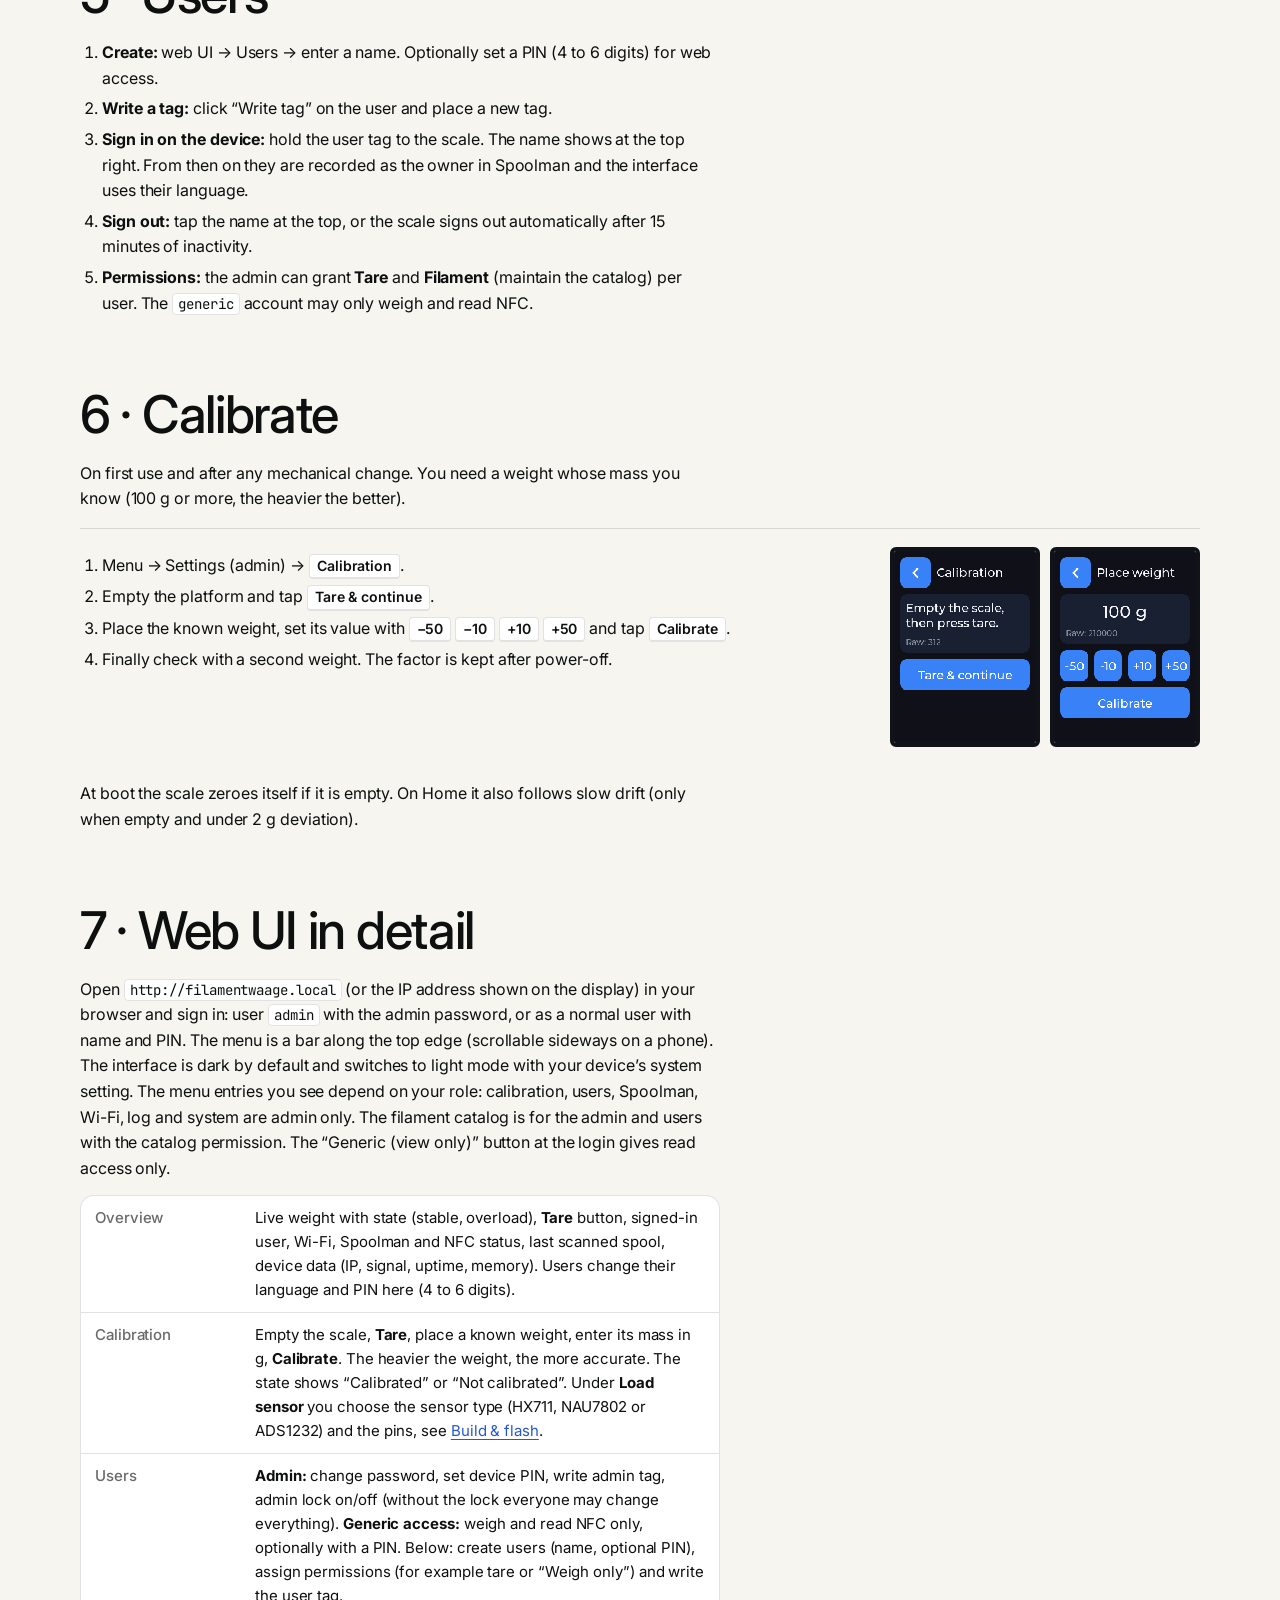
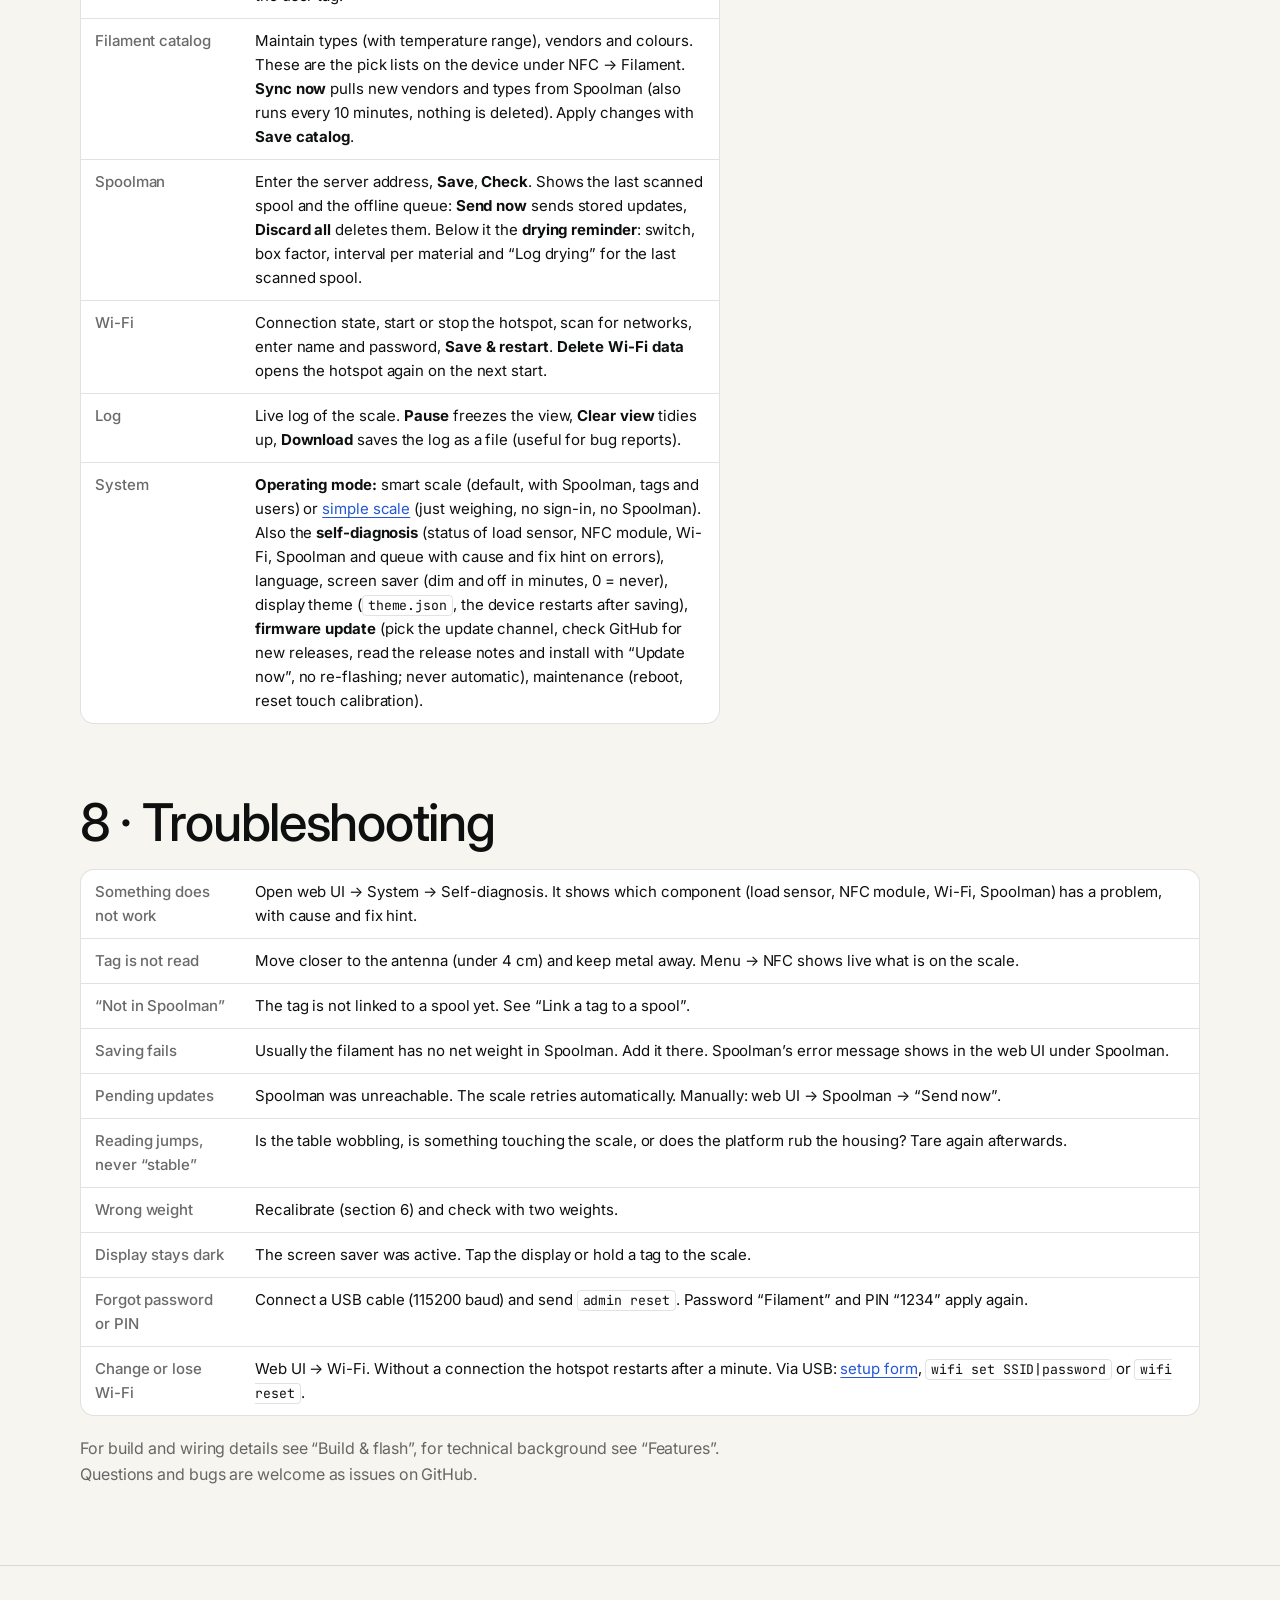
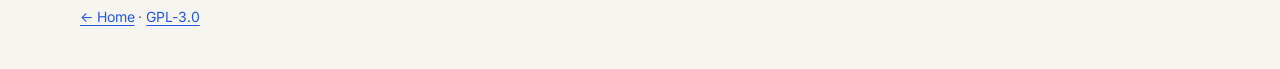
==== commit b74ee38f: "Set up Wi-Fi and admin password over USB right after flashing Adds a setup form to the web flasher p" ====
--- a/docs/anleitung.html
+++ b/docs/anleitung.html
@@ -42,6 +42,8 @@
 <div class="gstep">
   <div>
     <h3><span data-l="de">WLAN verbinden</span><span data-l="en">Connect to Wi-Fi</span></h3>
+    <p><span data-l="de"><b>Standardweg:</b> Direkt nach dem Flashen im Browser auf der Seite <a href="bauen.html#einrichten">Bauen → Waage einrichten</a> WLAN-Name, WLAN-Passwort und ein neues Admin-Passwort eingeben. Die Daten gehen per USB an die Waage, ein Hotspot ist nicht nötig. Die Maske funktioniert jederzeit, solange die Waage per USB am Computer hängt.</span><span data-l="en"><b>Standard route:</b> right after flashing, enter the Wi-Fi name, Wi-Fi password and a new admin password on <a href="bauen.html#einrichten">Build → Set up the scale</a> in the browser. The data goes to the scale over USB, no hotspot needed. The form works any time the scale is connected to the computer via USB.</span></p>
+    <p><span data-l="de"><b>Rückfall über den Hotspot</b> (ohne Computer oder wenn die Waage ihr WLAN verliert):</span><span data-l="en"><b>Fallback via hotspot</b> (without a computer or if the scale loses its Wi-Fi):</span></p>
     <ol>
       <li><span data-l="de">Schalte die Waage ein. Hat sie noch kein WLAN gespeichert, zeigt Home „WLAN einrichten“ mit einem <b>Passwort</b> und öffnet den Hotspot <code>Filamentwaage-Setup</code>.</span><span data-l="en">Power the scale on. If it has no Wi-Fi saved, Home shows a setup hint with a <b>password</b> and opens the <code>Filamentwaage-Setup</code> hotspot.</span></li>
       <li><span data-l="de">Verbinde dein Handy oder deinen Laptop mit diesem Hotspot und gib das Passwort vom Display ein. Die Einrichtungsseite öffnet sich automatisch, sonst rufe <code>http://192.168.4.1</code> auf.</span><span data-l="en">Join this hotspot with your phone or laptop and enter the password from the display. The setup page opens automatically, otherwise open <code>http://192.168.4.1</code>.</span></li>
@@ -212,7 +214,7 @@
   <tr><th><span data-l="de">Gewicht stimmt nicht</span><span data-l="en">Wrong weight</span></th><td><span data-l="de">Neu kalibrieren (Abschnitt 6) und mit zwei Gewichten prüfen.</span><span data-l="en">Recalibrate (section 6) and check with two weights.</span></td></tr>
   <tr><th><span data-l="de">Display bleibt dunkel</span><span data-l="en">Display stays dark</span></th><td><span data-l="de">Der Bildschirmschoner war aktiv. Tippe aufs Display oder halte einen Tag an die Waage.</span><span data-l="en">The screen saver was active. Tap the display or hold a tag to the scale.</span></td></tr>
   <tr><th><span data-l="de">Passwort oder PIN vergessen</span><span data-l="en">Forgot password or PIN</span></th><td><span data-l="de">Per USB-Kabel verbinden (115200 Baud) und <code>admin reset</code> senden. Danach gelten wieder „Filament“ und „1234“.</span><span data-l="en">Connect a USB cable (115200 baud) and send <code>admin reset</code>. Password “Filament” and PIN “1234” apply again.</span></td></tr>
-  <tr><th><span data-l="de">WLAN ändern oder verloren</span><span data-l="en">Change or lose Wi-Fi</span></th><td><span data-l="de">Weboberfläche → WLAN. Ohne Verbindung startet nach einer Minute wieder der Hotspot. Per USB: <code>wifi set SSID|Passwort</code> oder <code>wifi reset</code>.</span><span data-l="en">Web UI → Wi-Fi. Without a connection the hotspot restarts after a minute. Via USB: <code>wifi set SSID|password</code> or <code>wifi reset</code>.</span></td></tr>
+  <tr><th><span data-l="de">WLAN ändern oder verloren</span><span data-l="en">Change or lose Wi-Fi</span></th><td><span data-l="de">Weboberfläche → WLAN. Ohne Verbindung startet nach einer Minute wieder der Hotspot. Per USB: <a href="bauen.html#einrichten">Einrichtungsmaske</a>, <code>wifi set SSID|Passwort</code> oder <code>wifi reset</code>.</span><span data-l="en">Web UI → Wi-Fi. Without a connection the hotspot restarts after a minute. Via USB: <a href="bauen.html#einrichten">setup form</a>, <code>wifi set SSID|password</code> or <code>wifi reset</code>.</span></td></tr>
 </table>
 <p class="muted" style="margin-top:20px"><span data-l="de">Mehr Details zu Aufbau und Verdrahtung stehen unter „Bauen &amp; Flashen“, die technischen Hintergründe unter „Funktionen“. Fragen und Fehler gern als Issue auf GitHub.</span><span data-l="en">For build and wiring details see “Build &amp; flash”, for technical background see “Features”. Questions and bugs are welcome as issues on GitHub.</span></p>
 </main>
--- a/docs/style.css
+++ b/docs/style.css
@@ -131,6 +131,15 @@
 /* Web-Flasher */
 .flashbox{margin:18px 0;padding:22px;border:1px solid var(--line);border-radius:var(--r);background:var(--surface)}
 .flashbox .cta{display:flex;flex-wrap:wrap;gap:12px;align-items:center;margin:0}
+.setup{display:grid;gap:14px;max-width:520px}
+.setup label{display:grid;gap:6px;font-weight:500}
+.setup .row{display:flex;gap:8px;flex-wrap:wrap}
+.setup .row input{flex:1;min-width:0}
+.setup input{font:inherit;padding:9px 11px;border-radius:var(--r);border:1px solid var(--line);background:var(--surface);color:var(--ink);min-width:0;width:100%;box-sizing:border-box}
+.setup p{margin:0}
+.setup-status:empty{display:none}
+.setup-status.ok{color:#2e9d5b}
+.setup-status.err{color:#d0453b}
 .fwver select{font:inherit;padding:6px 8px;margin-left:6px;border-radius:var(--r);border:1px solid var(--line);background:var(--surface);color:var(--ink)}
 esp-web-install-button{--esp-tools-button-color:var(--accent)}
 
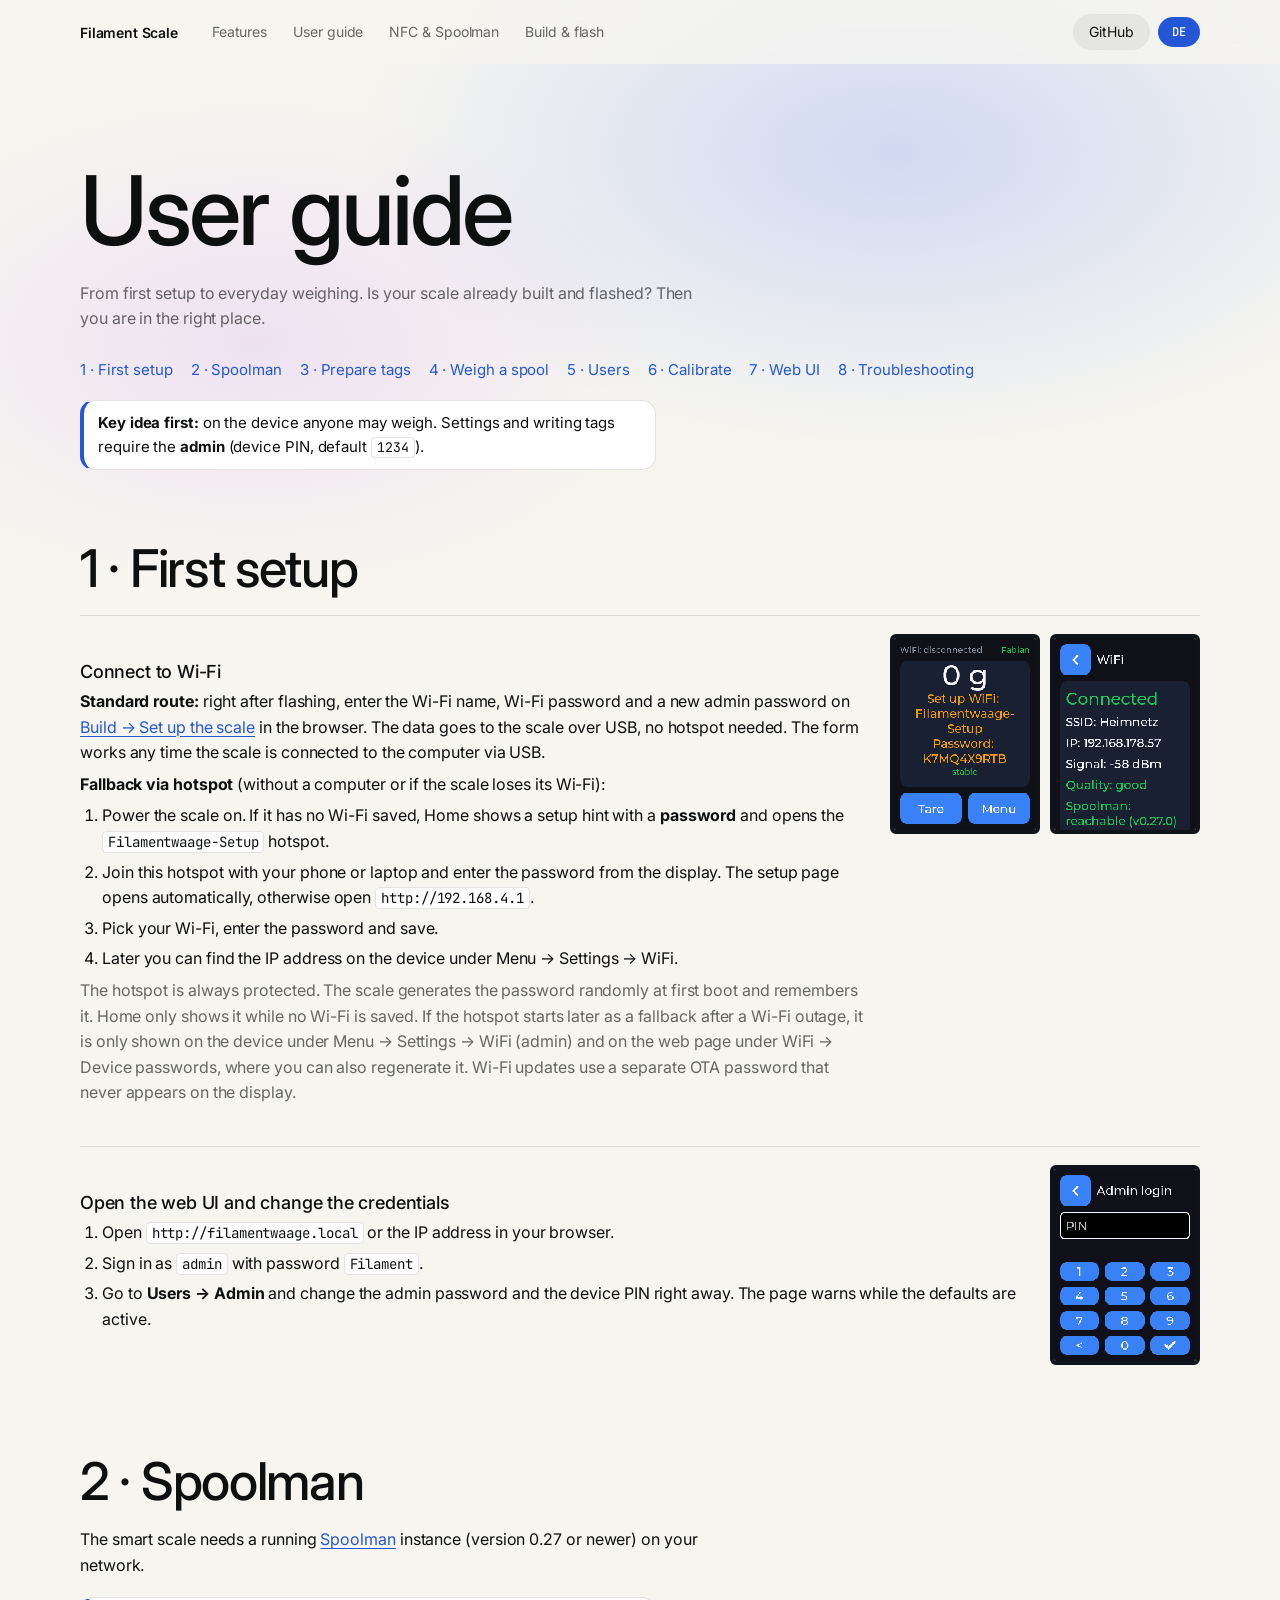
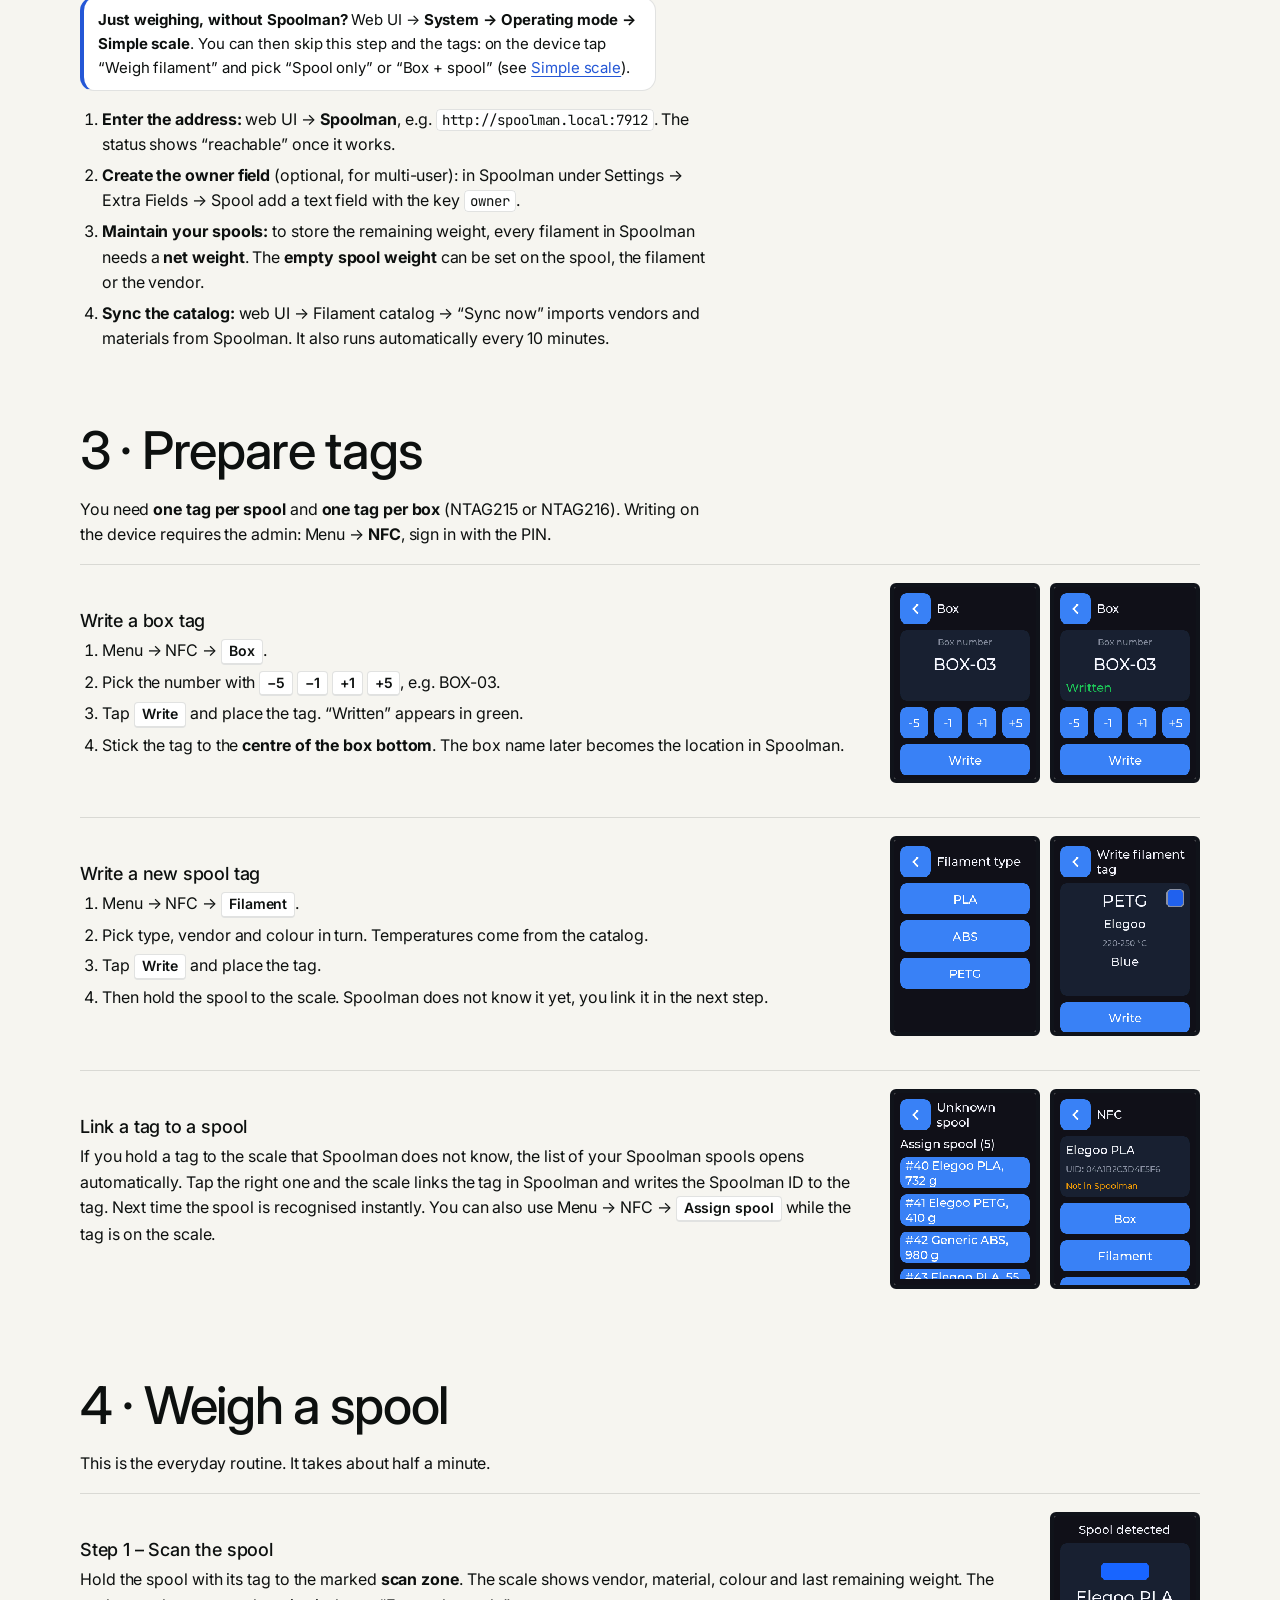
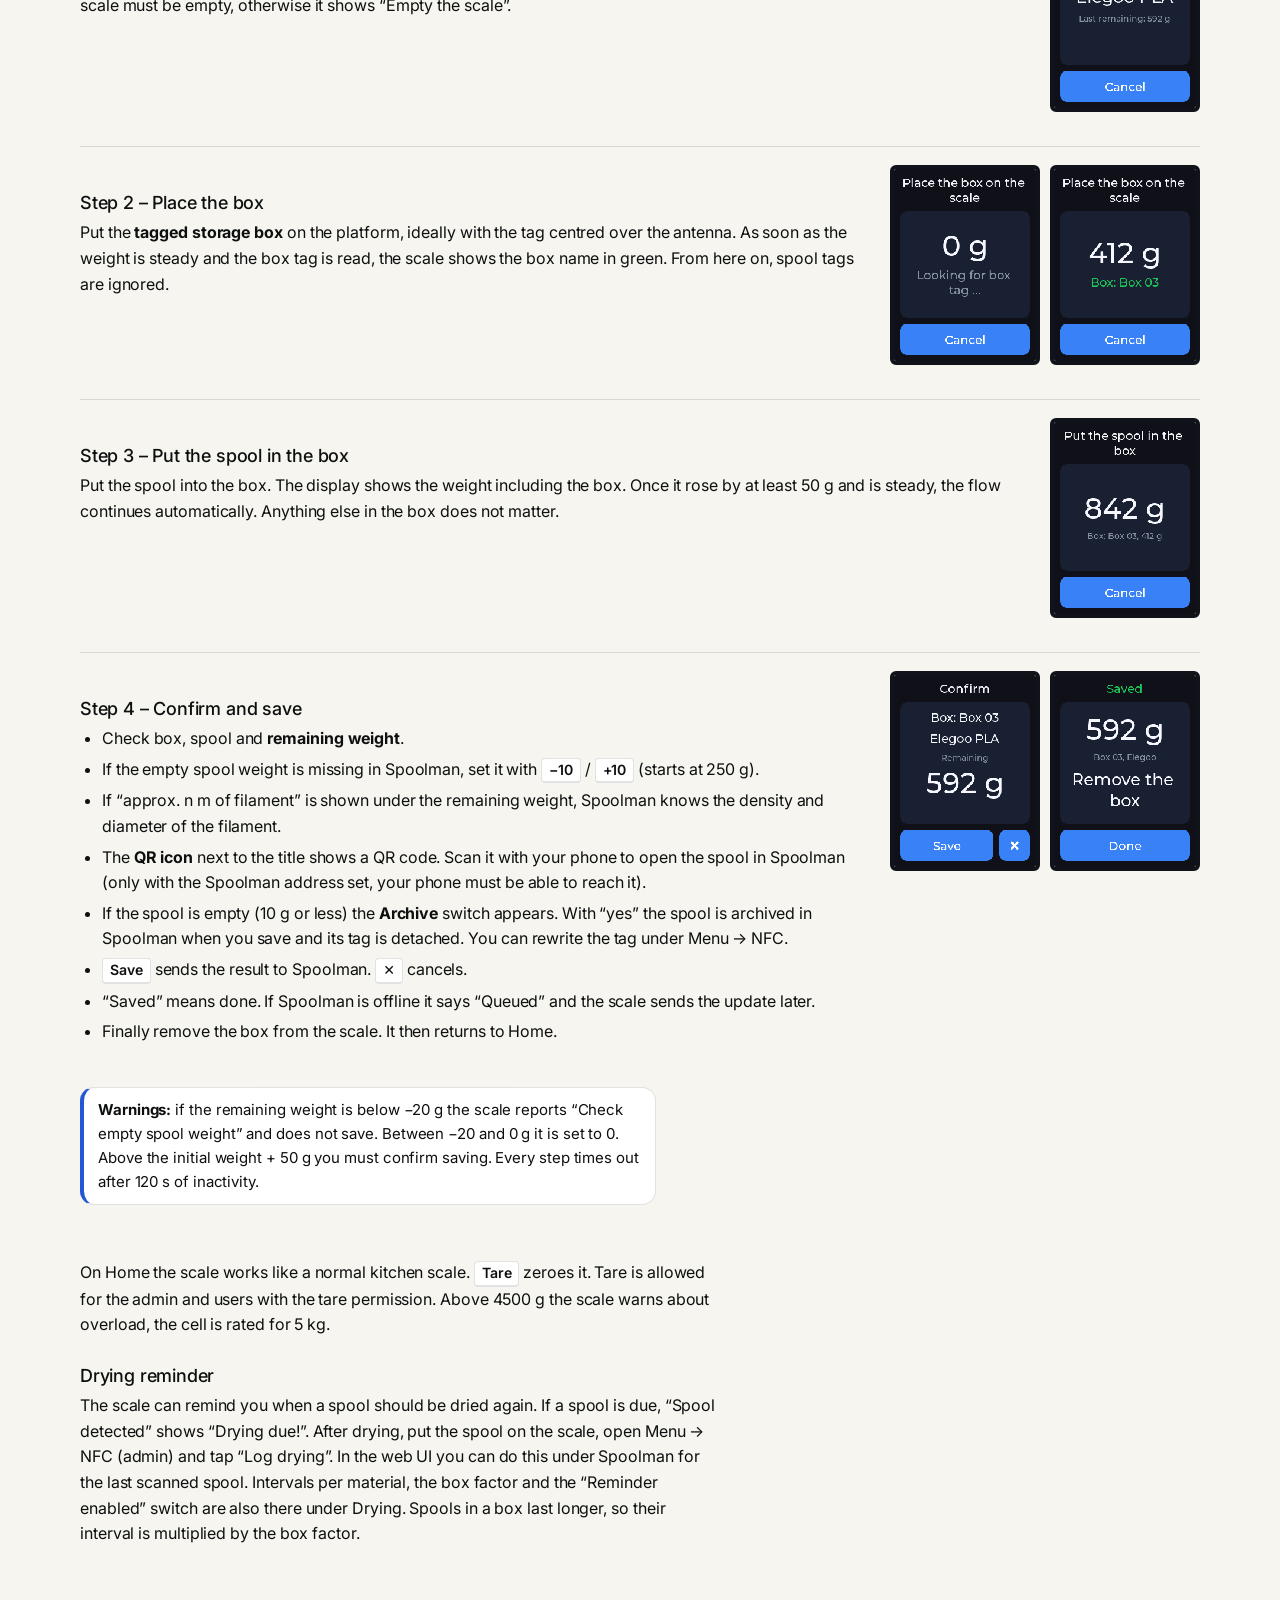
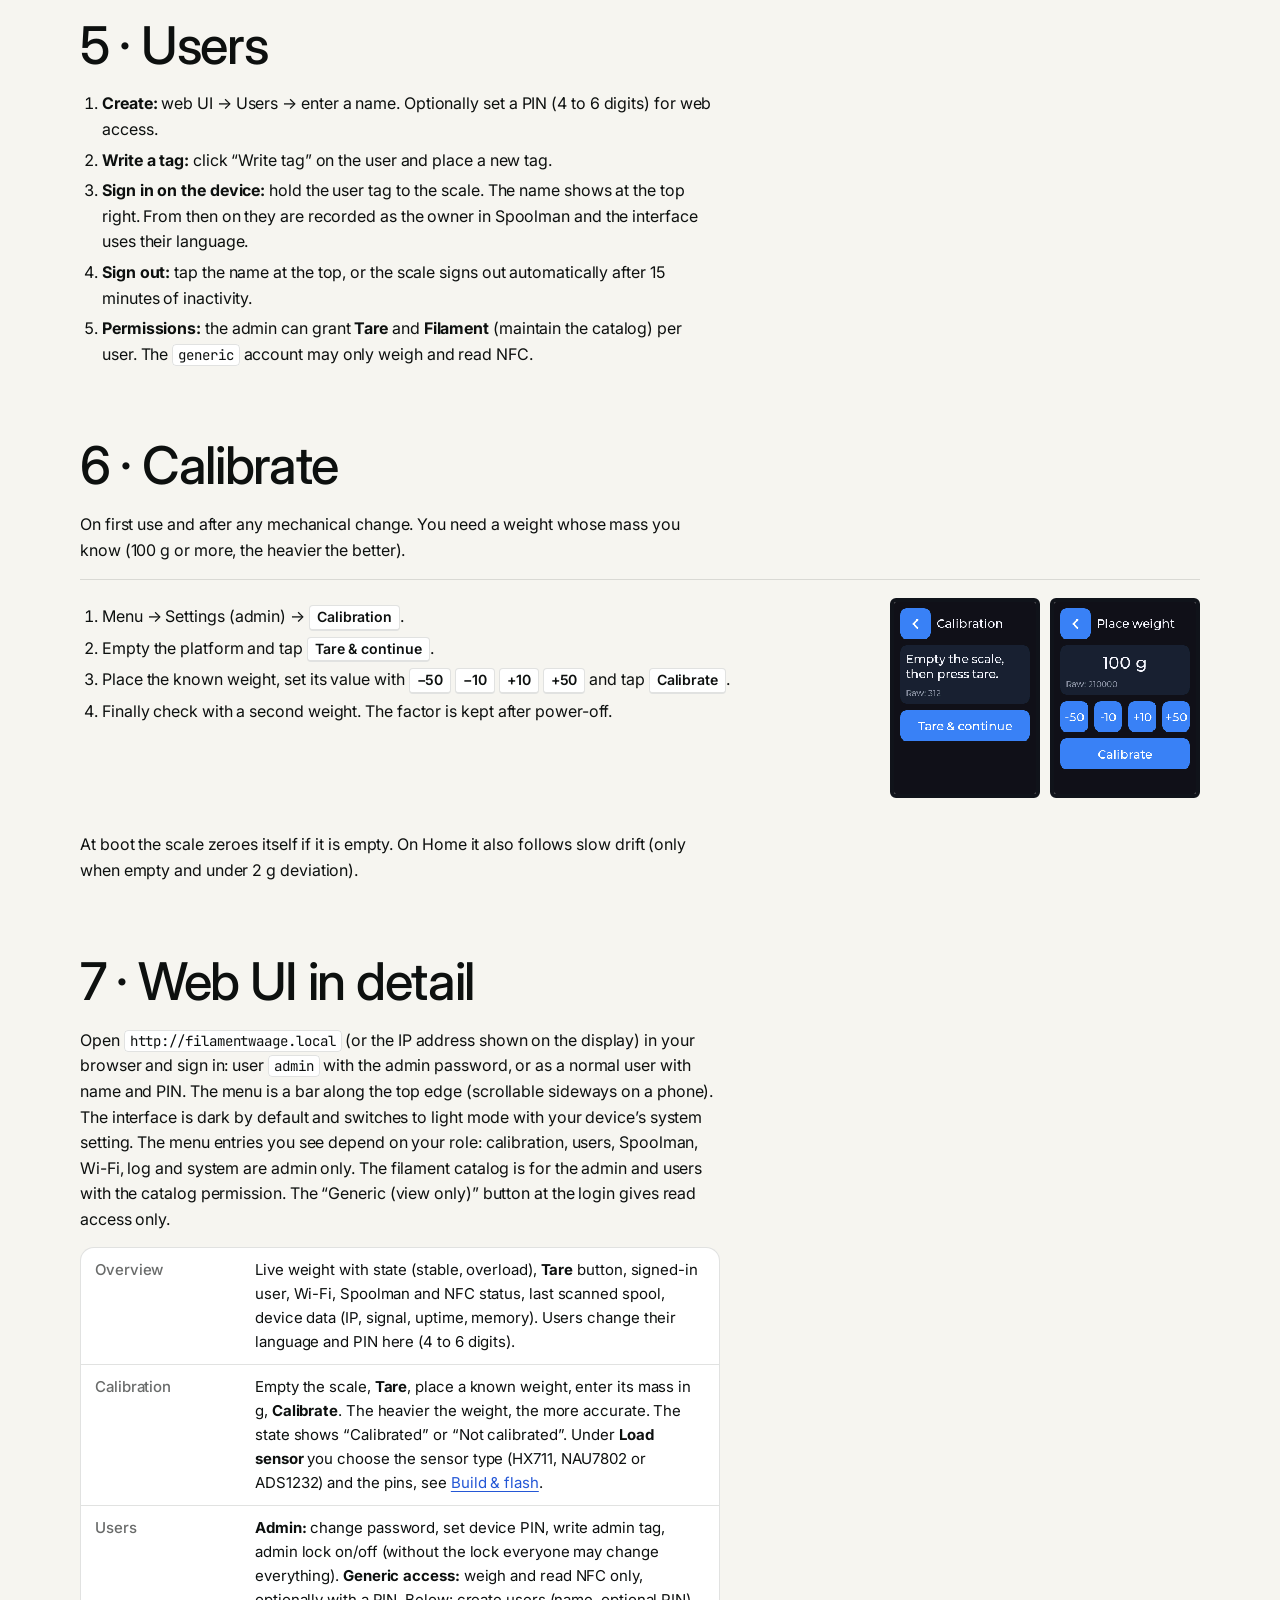
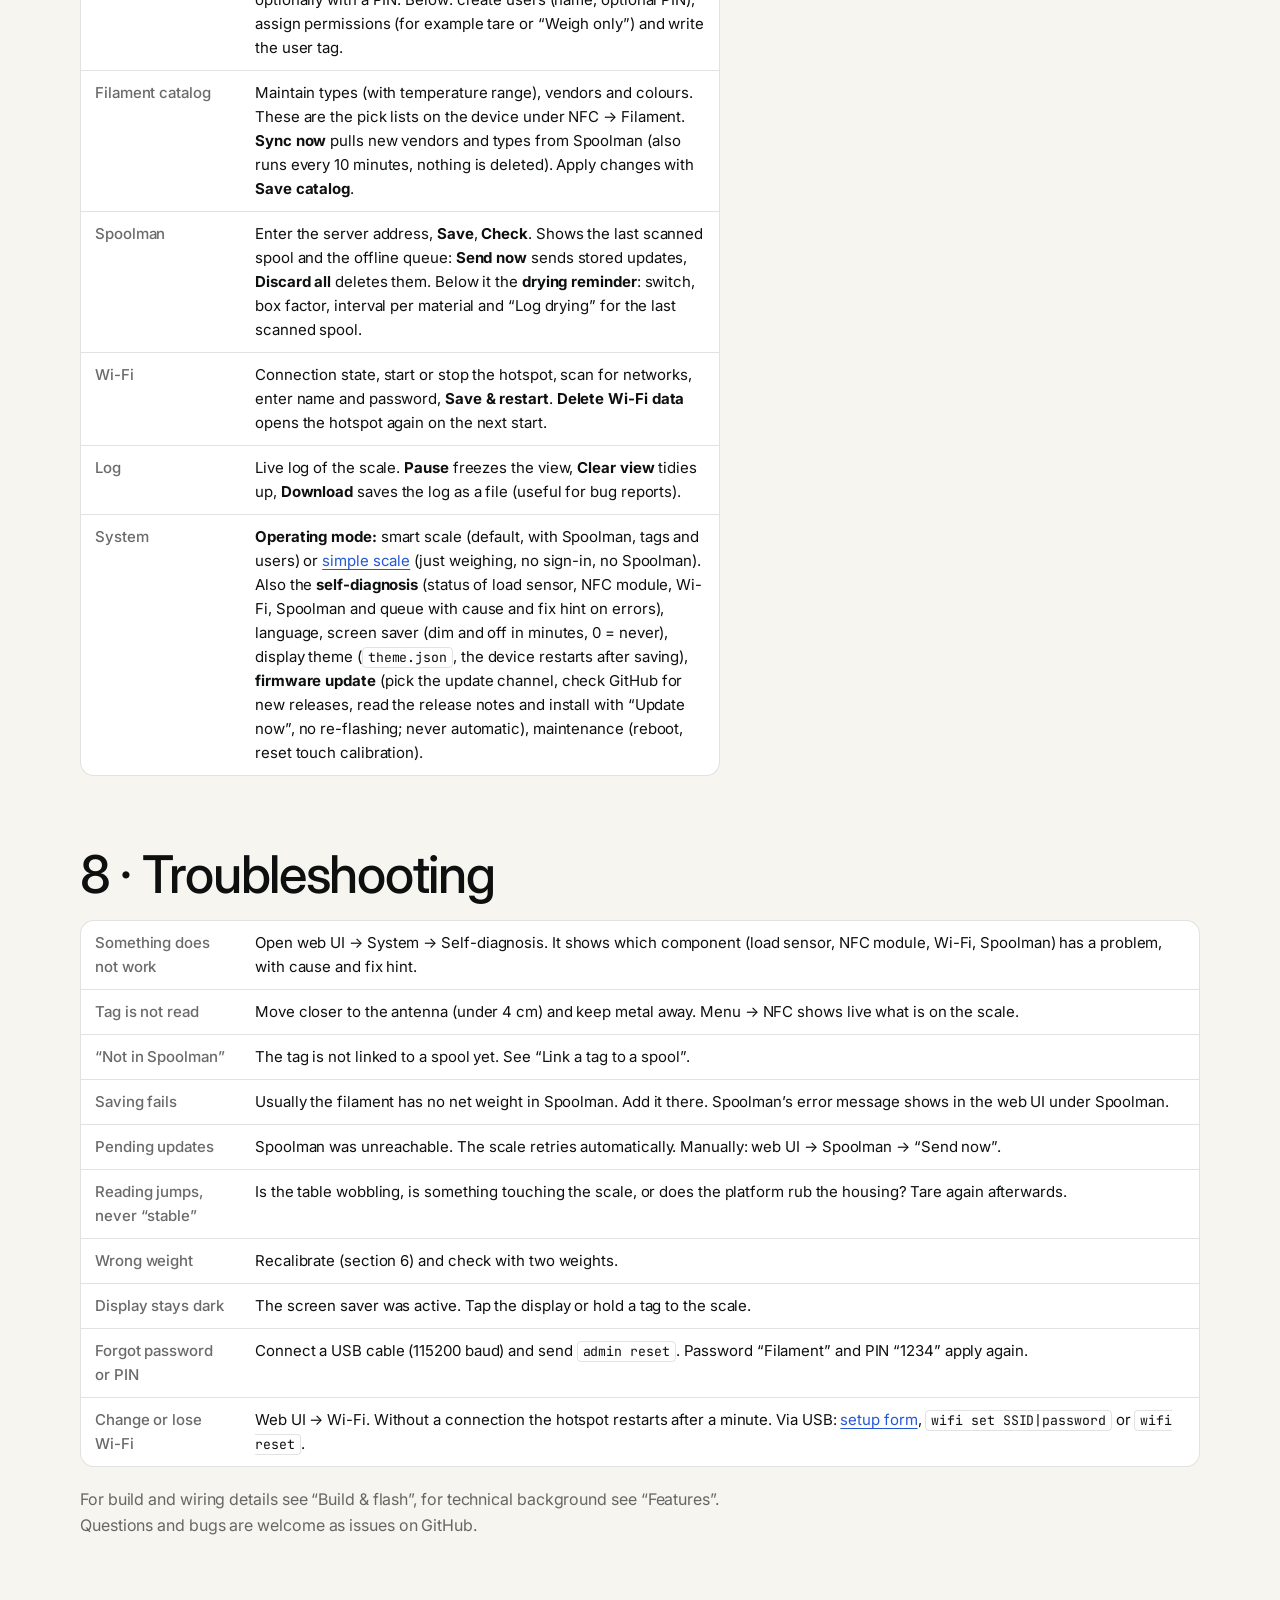
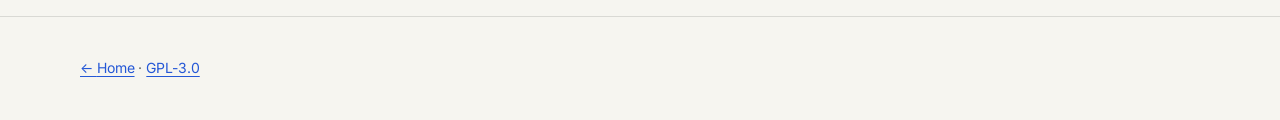
==== commit fbf35482: "Separate hotspot and OTA passwords, hide hotspot password after setup The single device password pro" ====
--- a/docs/anleitung.html
+++ b/docs/anleitung.html
@@ -50,7 +50,7 @@
       <li><span data-l="de">Wähle dein WLAN, gib das Passwort ein und speichere.</span><span data-l="en">Pick your Wi-Fi, enter the password and save.</span></li>
       <li><span data-l="de">Die IP-Adresse findest du später am Gerät unter Menü → Einstellungen → WiFi.</span><span data-l="en">Later you can find the IP address on the device under Menu → Settings → WiFi.</span></li>
     </ol>
-    <p class="muted"><span data-l="de">Der Hotspot ist immer geschützt. Das Passwort erzeugt die Waage beim ersten Start zufällig und merkt es sich. Du findest es später am Gerät unter Menü → Einstellungen → WiFi (Admin). Es dient auch für WLAN-Updates.</span><span data-l="en">The hotspot is always protected. The scale generates the password randomly at first boot and remembers it. You can find it later on the device under Menu → Settings → WiFi (admin). It is also used for Wi-Fi updates.</span></p>
+    <p class="muted"><span data-l="de">Der Hotspot ist immer geschützt. Das Passwort erzeugt die Waage beim ersten Start zufällig und merkt es sich. Auf Home steht es nur, solange kein WLAN gespeichert ist. Startet der Hotspot später als Rückfall nach einem WLAN-Ausfall, steht es nur am Gerät unter Menü → Einstellungen → WiFi (Admin) und auf der Webseite unter WLAN → Geräte-Passwörter. Dort lässt es sich auch neu erzeugen. Für WLAN-Updates gibt es ein eigenes OTA-Passwort, das nie auf dem Display erscheint.</span><span data-l="en">The hotspot is always protected. The scale generates the password randomly at first boot and remembers it. Home only shows it while no Wi-Fi is saved. If the hotspot starts later as a fallback after a Wi-Fi outage, it is only shown on the device under Menu → Settings → WiFi (admin) and on the web page under WiFi → Device passwords, where you can also regenerate it. Wi-Fi updates use a separate OTA password that never appears on the display.</span></p>
   </div>
   <div class="gimgs"><img src="img/68_home_hotspot.png" alt="Home screen with hotspot name and password"><img src="img/12_wlan.png" alt="WiFi status screen"></div>
 </div>
